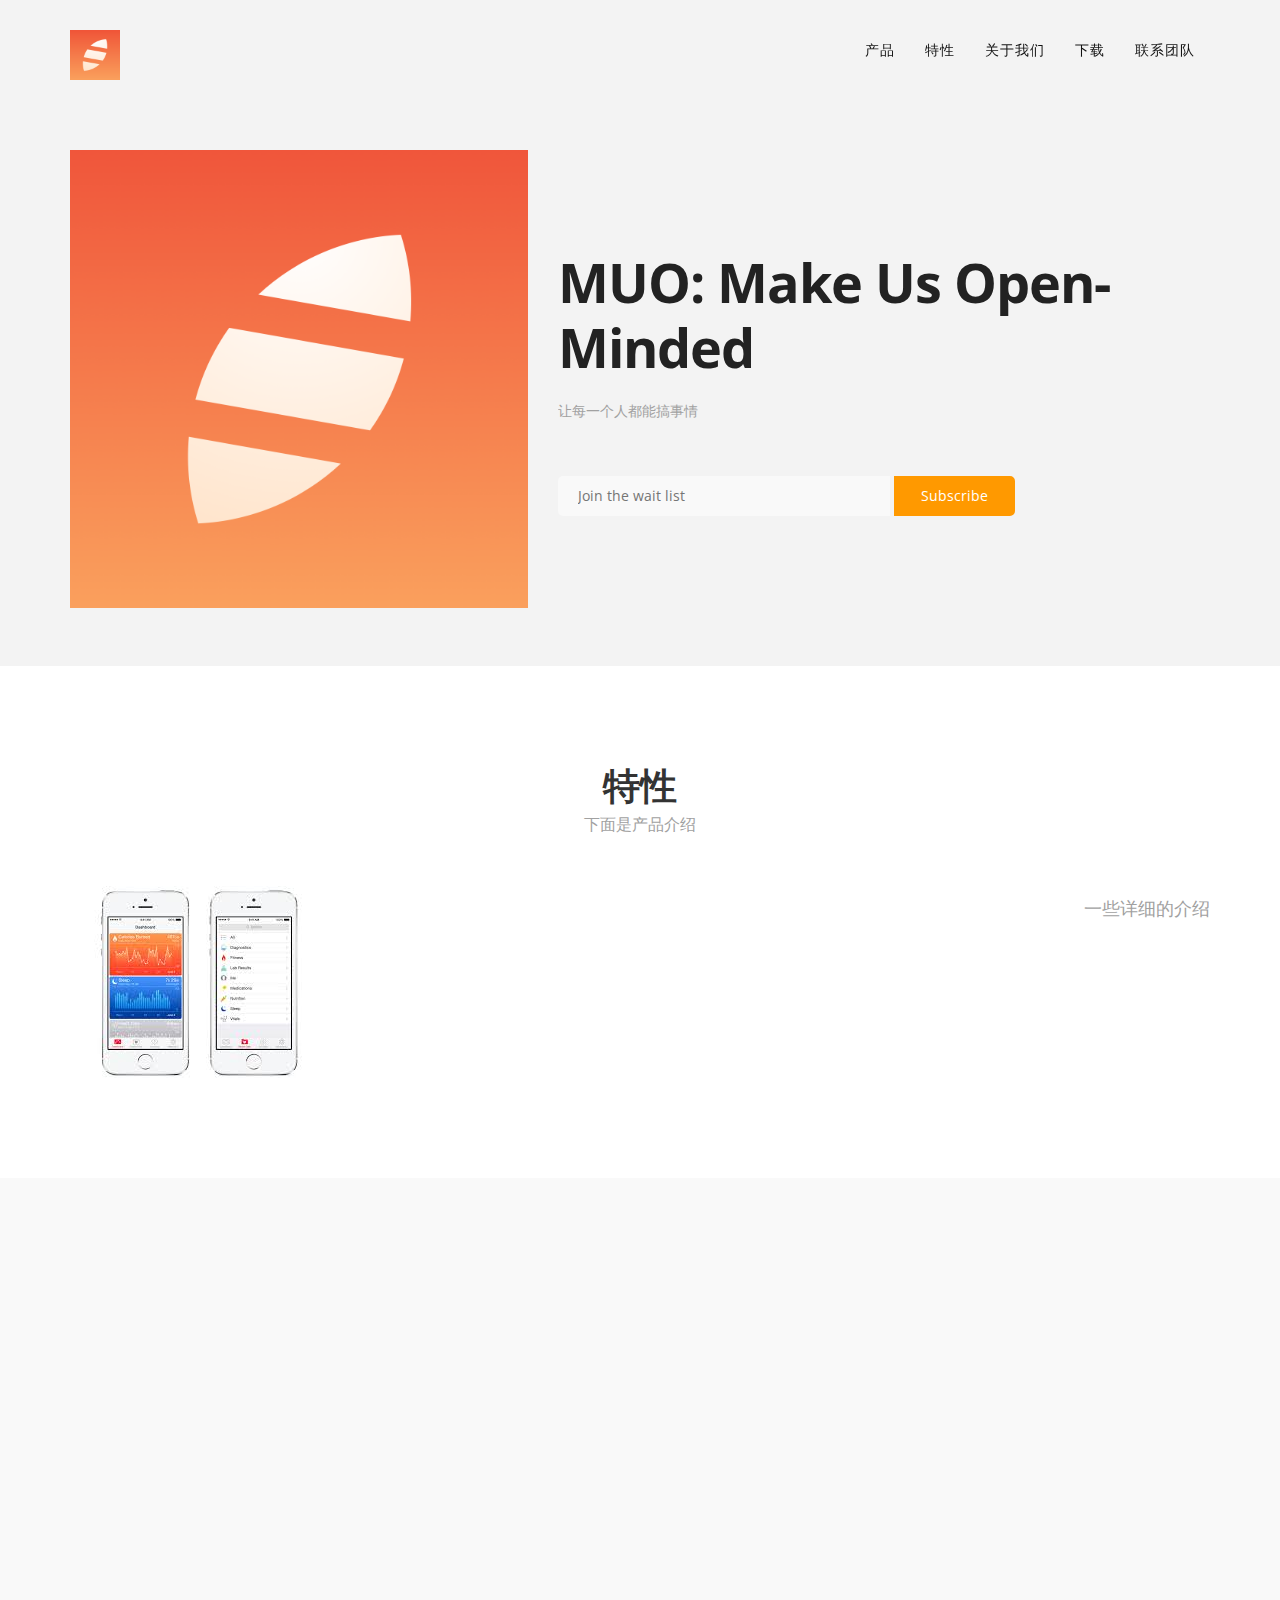
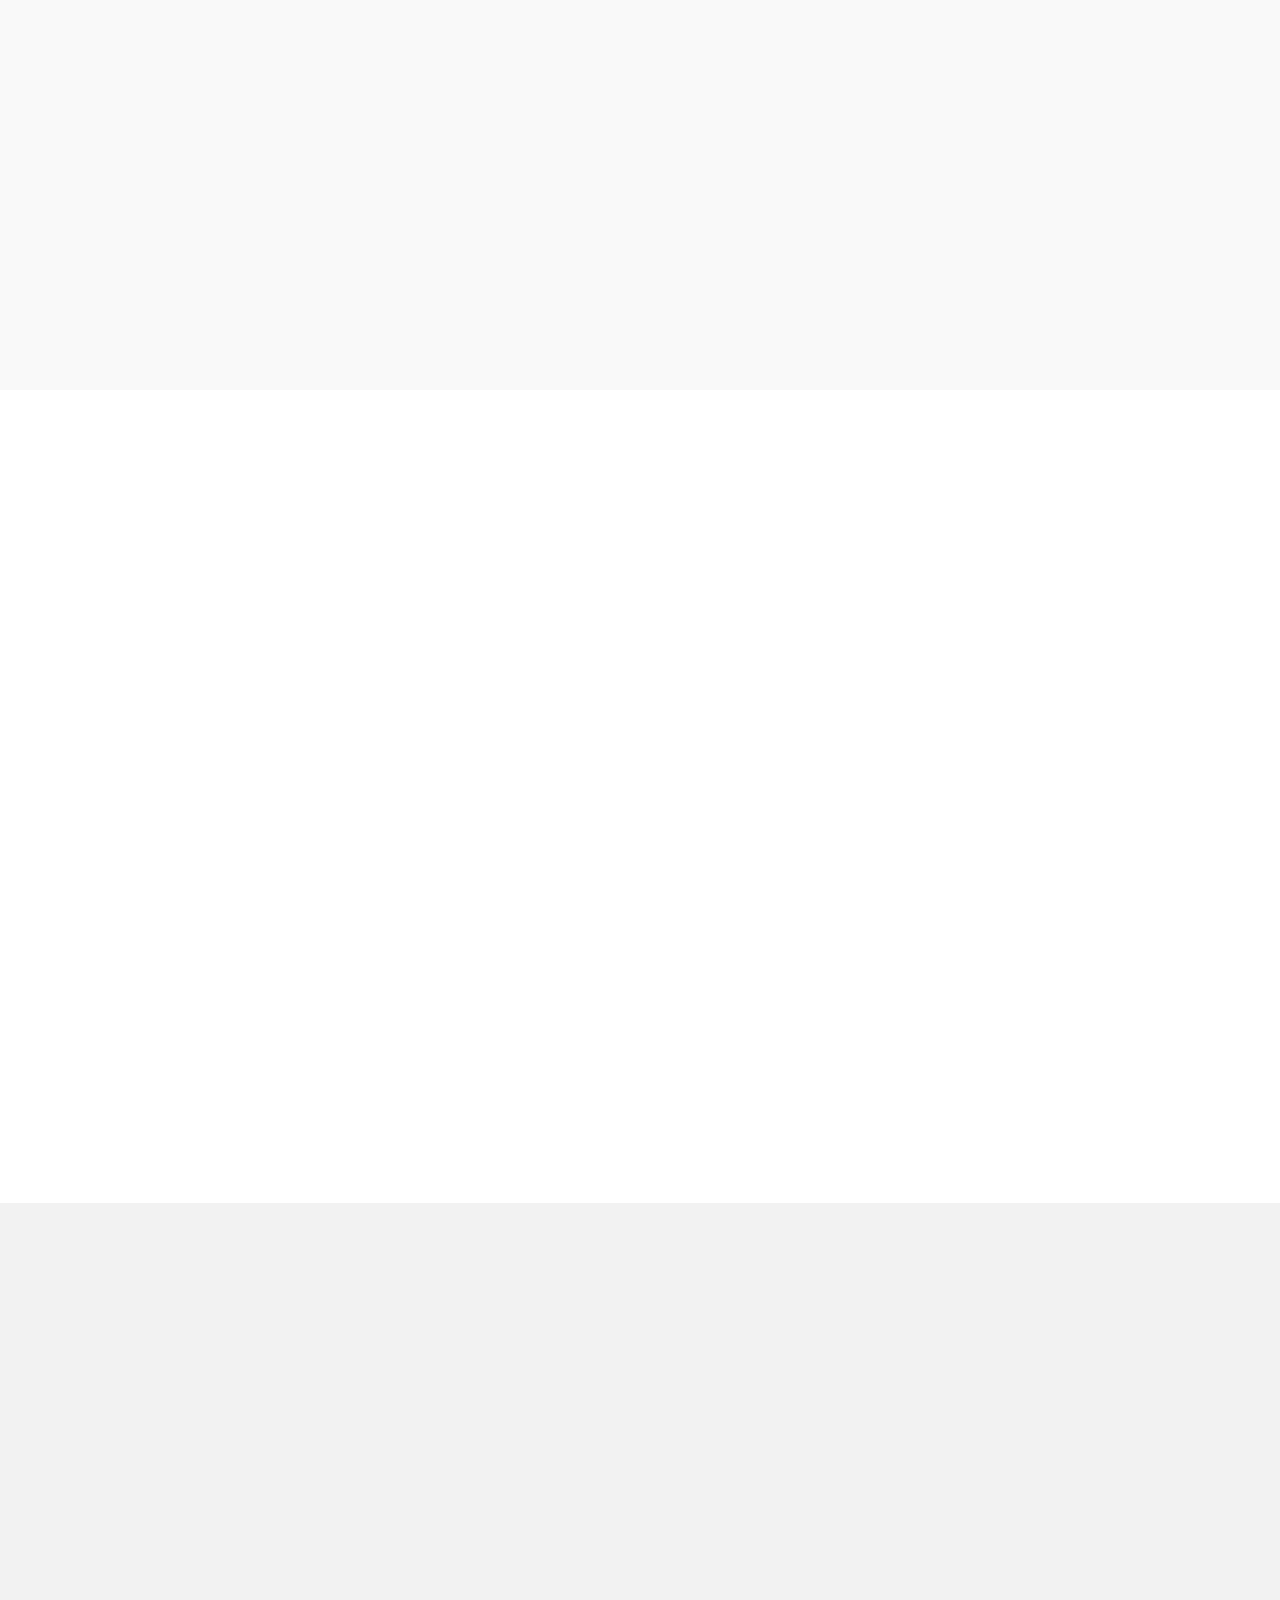
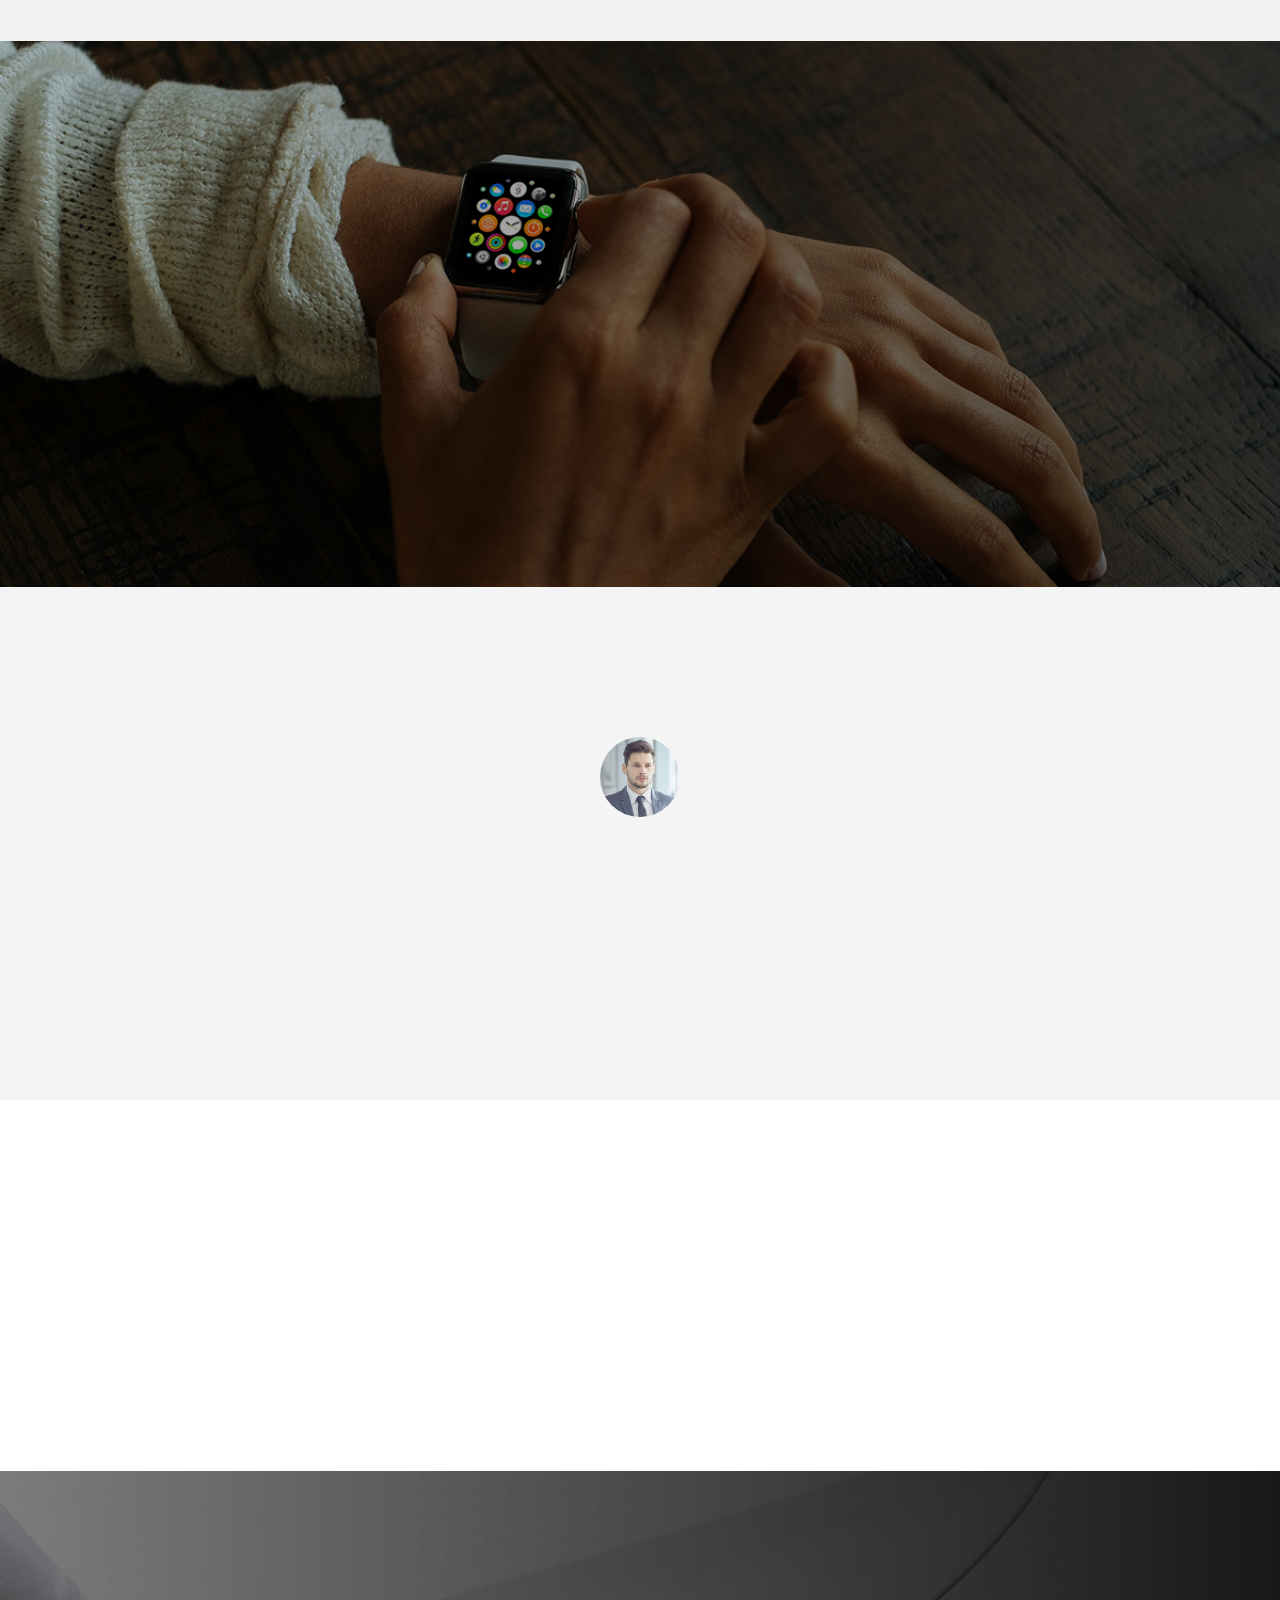
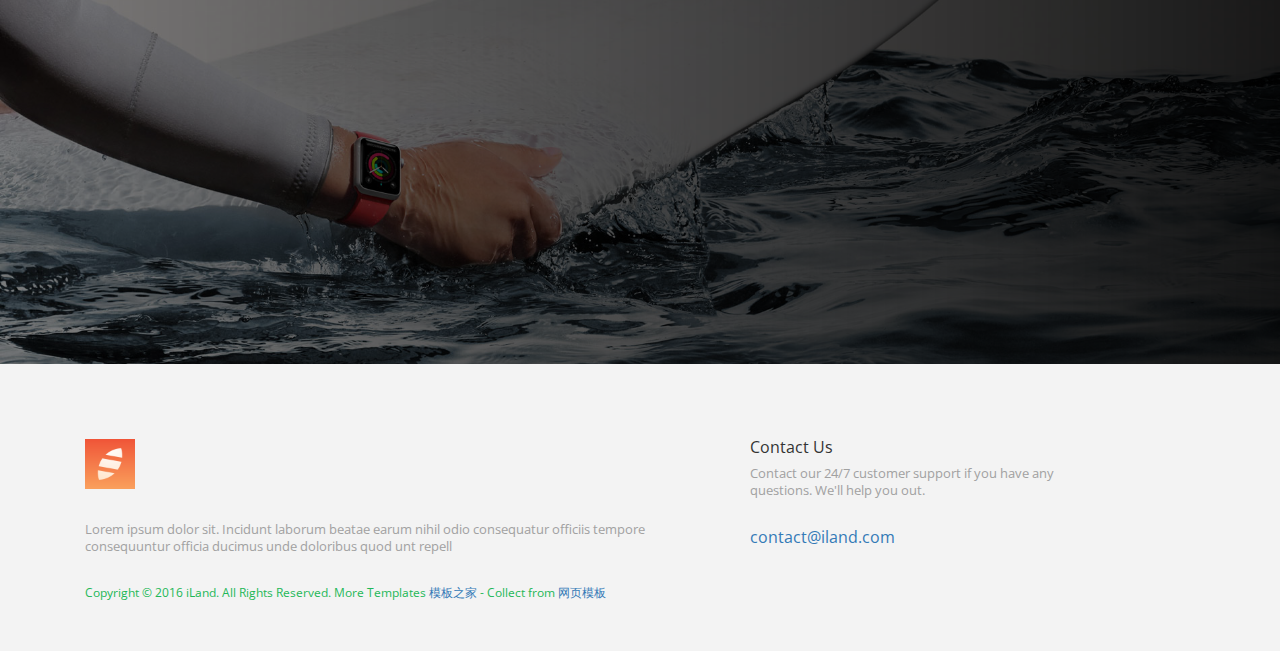
==== index.html @ 37982d9d "1st push" ====
<!DOCTYPE html>
<html lang="en">
<head>
<meta charset="utf-8">
<title>iLand Multipurpose Landing Page Template</title>
<link rel="icon" href="images/favicon.png" type="image/png" sizes="16x16">
<meta name="viewport" content="width=device-width, initial-scale=1">
<meta name="description" content="iLand Multipurpose Landing Page Template">
<meta name="keywords" content="iLand HTML Template, iLand Landing Page, Landing Page Template">
<link href="css/bootstrap.min.css" rel="stylesheet" type="text/css" media="all" />
<link href="https://fonts.googleapis.com/css?family=Open%20Sans:300,400,500,600,700" rel="stylesheet" type="text/css">
<link rel="stylesheet" href="css/animate.css">
<!-- Resource style -->
<link rel="stylesheet" href="css/owl.carousel.css">
<link rel="stylesheet" href="css/owl.theme.css">
<link rel="stylesheet" href="css/ionicons.min.css">
<!-- Resource style -->
<link href="css/style.css" rel="stylesheet" type="text/css" media="all" />
</head>
<body>
<div class="wrapper"> 
  <div class="container">
    <nav class="navbar navbar-default navbar-fixed-top">
      <div class="container"> 
        <!-- Brand and toggle get grouped for better mobile display -->
        <div class="navbar-header page-scroll">
          <button type="button" class="navbar-toggle" data-toggle="collapse" data-target="#bs-example-navbar-collapse-1" aria-expanded="false"> <span class="sr-only">Toggle navigation</span> <span class="icon-bar"></span> <span class="icon-bar"></span> <span class="icon-bar"></span> </button>
          <a class="navbar-brand page-scroll" href="#main"><img src="images/logo.png" width="50" height="50" alt="iLand" /></a> </div>
        <!-- Collect the nav links, forms, and other content for toggling -->
        <div class="collapse navbar-collapse navbar-right" id="bs-example-navbar-collapse-1">
          <ul class="nav navbar-nav">
            <li><a class="page-scroll" href="#main">产品</a></li>
            <li><a class="page-scroll" href="#features">特性</a></li>
            <li><a class="page-scroll" href="#review-section">关于我们</a></li>
            <li><a class="page-scroll" href="#pricing">下载</a></li>
            <li><a class="page-scroll" href="#contact">联系团队</a></li>
          </ul>
        </div>
      </div>
    </nav>
    <!-- /.navbar-collapse --> 
  </div>
  <!-- /.container-fluid -->
  
  <div class="main app form" id="main"><!-- Main Section-->
    <div class="hero-section">
      <div class="container nopadding">
        <div class="col-md-5"> <img class="img-responsive wow fadeInUp" data-wow-delay="0.1s" src="images/app-signup.png" alt="App" /> </div>
        <div class="col-md-7">
          <div class="hero-content">
            <h1 class="wow fadeInUp" data-wow-delay="0.1s">MUO: Make Us Open-Minded</h1>
            <p class="wow fadeInUp" data-wow-delay="0.2s"> 让每一个人都能搞事情 </p>
            <div class="sub-form wow fadeInUp" data-wow-delay="0.3s">
              <form class="subscribe-form wow zoomIn" action="php/subscribe.php" method="post" name="subscribeform" id="subscribeform">
              <input class="mail" type="email" name="email" placeholder="Join the wait list" autocomplete="off" id="subemail">
              <input class="submit-button" type="submit" value="Subscribe" name="send" id="subsubmit">
            </form>
              <!-- subscribe message -->
        <div id="mesaj"></div>
        <!-- subscribe message --> 
            </div>
          </div>
        </div>
      </div>
    </div>
    
    
    
    <div class="app-features text-center" id="features">
      <div class="container">
        <h1 class="wow fadeInDown" data-wow-delay="0.1s">特性</h1>
        <p class="wow fadeInDown subtitle"  data-wow-delay="0.2s" > 下面是产品介绍 </p>
        <p class="details">一些详细的介绍</p>
        <div class="demo img-responsive wow fadeIn"><img src="images/demo1.jpeg"></div>
        
        
      </div>
    </div>
    <div class="split-features">
      <div class="col-md-6 nopadding">
        <div class="split-image"> <img class="img-responsive wow fadeIn" src="images/app_image.png" alt="Image" /> </div>
      </div>
      <div class="col-md-6 nopadding">
        <div class="split-content">
          <h1 class="wow fadeInUp">Designed for effective product landing page</h1>
          <p class="wow fadeInUp"> Pellentesque eget dolor gravida, tempus purus ac, ultricies mauris. Etiam est nisl, molestie sed egestas bibendum, varius eu diam. Suspendisse est metus, ultrices sit amet dolor in, rhoncus malesuada mi.</p>
          <ul class="wow fadeInUp">
            <li>Nulla ornare purus non consequat ultricies.</li>
            <li>Etiam est nisl, molestie sed egestas bibendum</li>
            <li>Aliquam vel euismod elit, sed suscipit est.</li>
            <li>Curabitur egestas justo neque viverra vel. </li>
          </ul>
        </div>
      </div>
    </div>
    <div class="copyrights">Collect from <a href="http://www.cssmoban.com/" >企业网站模板</a></div>
    
    
     <div class="split-features2">
      
      <div class="col-md-6 nopadding">
        <div class="split-content second">
          <h1 class="wow fadeInUp">The best way to show your product to the world</h1>
          <p class="wow fadeInUp"> Pellentesque eget dolor gravida, tempus purus ac, ultricies mauris. Etiam est nisl, molestie sed egestas bibendum, varius eu diam. Suspendisse est metus, ultrices sit amet dolor in, rhoncus malesuada mi.</p>
          <ul class="wow fadeInUp">
            <li>Nulla ornare purus non consequat ultricies.</li>
            <li>Etiam est nisl, molestie sed egestas bibendum</li>
            <li>Aliquam vel euismod elit, sed suscipit est.</li>
            <li>Curabitur egestas justo neque viverra vel. </li>
          </ul>
        </div>
      </div>
      <div class="col-md-6 nopadding">
        <div class="split-image"> <img class="img-responsive wow fadeIn" src="images/app_image2.png" alt="Image" /> </div>
      </div>
    </div>
    
    
    
    <div class="pitch text-center">
      <div class="container">
        <div class="pitch-intro">
          <h1 class="wow fadeInDown" data-wow-delay="0.2s">More Awesome Features</h1>
          <p class="wow fadeInDown" data-wow-delay="0.2s"> Pellentesque eget dolor gravida, tempus purus ac, ultricies mauris. Etiam est nisl, molestie sed egestas bibendum, varius eu diam. Suspendisse est metus, ultrices sit amet dolor in, rhoncus malesuada mi.</p>
        </div>
        
      </div>
    </div>
    <div class="feature-sub">
      <div class="container">
        <div class="sub-inner">
          <h1 class="wow fadeInUp">Creative Landing App For Your Easy Life! Simple Reliable & Understandable for your customers </h1>
          <a href="#" class="btn btn-action wow fadeInUp">Buy now</a> </div>
      </div>
    </div>
    <div id="review-section" class="review-section">
      <div class="container">
        <div class="col-md-10 col-md-offset-1">
          <div class="reviews owl-carousel owl-theme">
            <div class="review-single"><img class="img-circle" src="images/customer1.png" alt="Client Testimonoal" />
              <div class="review-text wow fadeInUp" data-wow-delay="0.2s">
                <p>Morbi eget dictum enim. Praesent sed quam sit amet lorem tempor rhoncus. <br>In hac habitasse platea dictumst. Vivamus in accumsan ex</p>
                <h3>Johnathan Doe</h3>
                <h3>Marketing Head Matrix media</h3>
              </div>
            </div>
            <div class="review-single"><img class="img-circle" src="images/customer2.png" alt="Client Testimonoal" />
              <div class="review-text">
                <p>Morbi eget dictum enim. Praesent sed quam sit amet lorem tempor rhoncus. <br>In hac habitasse platea dictumst. Vivamus in accumsan ex</p>
                <h3>Oidila Matik</h3>
                <h3>President Lexo Inc</h3>
              </div>
            </div>
            <div class="review-single"><img class="img-circle" src="images/customer3.png" alt="Client Testimonoal" />
              <div class="review-text">
                <p>Morbi eget dictum enim. Praesent sed quam sit amet lorem tempor rhoncus. <br>In hac habitasse platea dictumst. Vivamus in accumsan ex</p>
                <h3>- Alex Dattilo</h3>
                <h3>CEO Optima Inc</h3>
              </div>
            </div>
            <div class="review-single"><img class="img-circle" src="images/customer4.png" alt="Client Testimonoal" />
              <div class="review-text">
                <p>Morbi eget dictum enim. Praesent sed quam sit amet lorem tempor rhoncus. <br>In hac habitasse platea dictumst. Vivamus in accumsan ex</p>
                <h3>- Robert Hammer</h3>
                <h3>design head Omega Corp</h3>
              </div>
            </div>
            <div class="review-single"><img class="img-circle" src="images/customer5.png" alt="Client Testimonoal" />
              <div class="review-text">
                <p>Morbi eget dictum enim. Praesent sed quam sit amet lorem tempor rhoncus. <br>In hac habitasse platea dictumst. Vivamus in accumsan ex</p>
                <h3>- Rita Valentine</h3>
                <h3>CEO Behena digital</h3>
              </div>
            </div>
          </div>
        </div>
      </div>
    </div>
    <div id="pricing" class="pricing-section text-center">
      <div class="container">
        <div class="col-md-12 col-sm-12 nopadding">
          <div class="pricing-intro">
            <h1 class="wow fadeInUp" data-wow-delay="0s">Easy Pricing Plans</h1>
            <p class="wow fadeInUp" data-wow-delay="0.2s"> Lorem ipsum dolor sit. Incidunt laborum beatae earum nihil odio consequatur officiis <br class="hidden-xs">tempore consequuntur officia ducimus unde doloribus quod unt repell </p>
          </div>
          
        </div>
      </div>
    </div>
    
    <!-- Subscribe Form -->
    <div class="cta-sub no-color">
      <div class="container">
        <div class="cta-inner">
          <h1 class="wow fadeInUp" data-wow-delay="0s">Sign Up to Our Newsletter and get exciting offers</h1>
          <p class="wow fadeInUp" data-wow-delay="0.2s"> Enter your email address we promise, never disclose<br class="hidden-xs">
             or sell your email address. </p>
          <div class="form wow fadeInUp" data-wow-delay="0.3s">
            <form class="subscribe-form center-form wow zoomIn" action="php/subscribe.php" method="post" name="subscribeform" id="subscribeform">
              <input class="mail" type="email" name="email" placeholder="Join the wait list" autocomplete="off" id="subemail">
              <input class="submit-button" type="submit" value="Subscribe" name="send" id="subsubmit">
            </form>
              <!-- subscribe message -->
        <div id="mesaj"></div>
        <!-- subscribe message --> 
          </div>
        </div>
      </div>
    </div>
    
    <!-- Footer Section -->
    <div class="footer">
      <div class="container">
        <div class="col-md-7"> <img src="images/logo.png" width="50" height="50" alt="Image" />
          <p> Lorem ipsum dolor sit. Incidunt laborum beatae earum nihil odio consequatur officiis
tempore consequuntur officia ducimus unde doloribus quod unt repell  </p>
          <div class="footer-text">
            <p> Copyright © 2016 iLand. All Rights Reserved. More Templates <a href="http://www.cssmoban.com/" target="_blank" title="模板之家">模板之家</a> - Collect from <a href="http://www.cssmoban.com/" title="网页模板" target="_blank">网页模板</a></p>
          </div>
        </div>
        <div class="col-md-5">
            <h1>Contact Us</h1>
            <p> Contact our 24/7 customer support if you have any <br class="hidden-xs">
              questions. We'll help you out. </p>
            <a href="mailto:support@gmail.com">contact@iland.com</a> </div>
        </div>
      </div>
    </div>
    
    <!-- Scroll To Top --> 
    
    <a id="back-top" class="back-to-top page-scroll" href="#main"> <i class="ion-ios-arrow-thin-up"></i> </a> 
    
    <!-- Scroll To Top Ends--> 
    
  </div>
  <!-- Main Section --> 
</div>
<!-- Wrapper--> 

<!-- Jquery and Js Plugins --> 
<script type="text/javascript" src="js/jquery-2.1.1.js"></script> 
<script type="text/javascript" src="js/bootstrap.min.js"></script>

<script type="text/javascript" src="js/plugins.js"></script> 
<script type="text/javascript" src="js/menu.js"></script> 
<script type="text/javascript" src="js/custom.js"></script>
<script src="js/jquery.subscribe.js"></script> 
</body>
</html>
---- css/style.css ----
/*--------------
 * Table of Contents
--------------*/

/*-----------------
1. Reset.css
2. Helper Classes
3. Home page banner
4. Pitch Section
5. Features Section
6. Review
7. Pricing
8. Subscribe form
9. Media Queries
------------------*/


/*----- 1. Reset.css -----*/


html, body, div, span, applet, object, iframe,
h1, h2, h3, h4, h5, h6, p, blockquote, pre,
a, abbr, acronym, address, big, cite, code,
del, dfn, em, img, ins, kbd, q, s, samp,
small, strike, strong, sub, sup, tt, var,
b, u, i, center,
dl, dt, dd, ol, ul, li,
fieldset, form, label, legend,
table, caption, tbody, tfoot, thead, tr, th, td,
article, aside, canvas, details, embed,
figure, figcaption, footer, header, hgroup,
menu, nav, output, ruby, section, summary,
time, mark, audio, video {
	margin: 0;
	padding: 0;
	border: 0;
	font-size: 100%;
	font: inherit;
	vertical-align: baseline;
}
/* HTML5 display-role reset for older browsers */
article, aside, details, figcaption, figure,
footer, header, hgroup, menu, nav, section {
	display: block;
}
body {
	line-height: 1;
}
ol, ul {
	list-style: none;
}
blockquote, q {
	quotes: none;
}
blockquote:before, blockquote:after,
q:before, q:after {
	content: '';
	content: none;
}
table {
	border-collapse: collapse;
	border-spacing: 0;
}


/* --- Common Styles ---*/

h1 {
  font-size: 16px;
}

/*----- Helper Classes -----*/

html * {
  -webkit-font-smoothing: antialiased;
  -moz-osx-font-smoothing: grayscale;
}


*, *:after, *:before {
  -webkit-box-sizing: border-box;
  -moz-box-sizing: border-box;
  box-sizing: border-box;
}
/*
::-webkit-scrollbar {
	display: none;
}
*/
h1, h2, h3, h4, h5, h6 {
  font-family: Open Sans;
}

p {
	font-family: Open Sans;
}

::-moz-selection {
    color: #FFFFFF;
    background: #1eb858;
}

::selection {
    color: #FFFFFF;
    background: #1eb858;
}

.nopadding {
	padding: 0;
}

.custompadding {
	padding-left: 5px;
	padding-right: 5px;
}

.no-margin {
	margin-right: 0;
	margin-left: 0;
}

.underline {
	display: inline;
	border-bottom: 3px solid #111;
	padding-bottom: 0;
}

.after-line {
	height: 3px;
	width: 100px;
	background: #001CFF;
	margin-top: -10px;
	-webkit-transition: 0.5s;
	-moz-transition: 0.5s;
	transition: 0.5s;
}

.sup-title {
	display: inline-block;
	font-size: 1em;
	padding: 4px;
	text-transform: uppercase;
	font-weight: bold;
	color: #FFFFFF;
	background: #000000;
	margin: 0 0 20px 0;
}
.copyrights{
	text-indent:-9999px;
	height:0;
	line-height:0;
	font-size:0;
	overflow:hidden;
}
#loading {
   width: 100%;
   height: 100%;
   top: 0px;
   left: 0px;
   position: fixed;
   opacity: 1;
   background-color: #F2F2F2;
   z-index: 9999;
   text-align: center;
}

#loading-image {
	display: inline;
    top: 40%;
    position: relative;
  z-index: 9999;
}

.logo {
  margin: 0 auto;
	padding: 0px 0px;
	z-index: 111;
}

.logo:hover, .logo:focus {
	text-decoration: none;
	color: #FFF;
}



/* ------ Navbar Styling Starts ----- */


.navbar {
	font-size: 14px;
  font-family: Open Sans;
	font-weight: 400;
	text-transform: capitalize;
	padding-top: 25px;
	letter-spacing: 1px;
	height: 80px;
	-webkit-transition: all 0.6s;
	-moz-transition: all 0.6s;
	-o-transition: all 0.6s;
	transition: all 0.6s;
	-webkit-backface-visibility: hidden;
}

.navbar-default {
  transition: all 0.6s ease;
	border-color: transparent;
  background-color: transparent;
}

.navbar-default .navbar-toggle {
  border-radius: 0px;
  border-color: transparent;
}

.navbar-default .navbar-toggle:hover {
  background-color: transparent;
}

.navbar-default .navbar-toggle:focus {
  background-color: transparent;
}

.navbar-default .navbar-toggle .icon-bar {
  background-color: #111111;
}

.navbar-default .navbar-brand .navbar-toggle .collapsed {
    padding: 4px 6px;
    font-size: 14px;
    color: #111111;
  }

.navbar-default .navbar-brand {
	padding-top: 5px;
	color: #111111;
	-webkit-transition: 200ms;
	-moz-transition: 200ms;
	-o-transition: 200ms;
	transition: 200ms;
}

.navbar-default .navbar-brand:hover {
  transition: 1s;
}

.navbar-default .navbar-nav > li > a {
  color: #111111;
  -webkit-transition: all 0.5s;
	-moz-transition: all 0.5;
  transition: all 0.5s;
}

.navbar-default .navbar-nav > li > a:hover {
  color: #A1A1A1;
}

.navbar-default .navbar-nav > .active > a {
  background: transparent;
  color: #222222;
  }


.navbar-default .navbar-nav > .active > a:hover {
    background: transparent;
    color: #333333;
}

.navbar-default .navbar-nav > .active > a:focus {
	background: transparent;
  color: #111111;
}

.navbar-default .navbar-collapse {
	border-color: transparent;
  background-color: transparent;
}

.navbar-default .navbar-nav .open .dropdown-toggle {
  color: #111111;
}

.navbar-default .nav-white > li > a {
	color: #FFFFFF;
}

.navbar-default .nav-white > li > a:hover {
	color: #999999;
}

.navbar-default .navbar-brand.nav-white {
	padding-top: 15px;
	color: #FFFFFF;
	font-size: 21px;
	letter-spacing: 1px;
	-webkit-transition: 200ms;
	-moz-transition: 200ms;
	-o-transition: 200ms;
	transition: 200ms;
}

/*---------- Media Queries ---------*/

@media only screen and (max-width: 767px) {

	.navbar {
		padding-top: 5px;
		height: 60px;
	}

  .navbar-default {
    border: 0px;
    background-color: transparent;
  }

	.navbar-default .navbar-collapse {
		text-align: center;
		border-color: transparent;
	  background-color: #FFFFFF;
	}

  .navbar-default .navbar-collapse {
    border: 0;
    border-color: transparent;
  }

  .navbar-default .navbar-nav > li> a {
    color: #222222;
		margin-top: 10px;
  }

	.navbar-default .navbar-nav > li> a:hover {
		color: #222222;
	}

  .navbar-default .navbar-brand {
    color: #FFFFFF;
		padding: 16px 15px !important;
  }

	.navbar-default .navbar-brand.nav-white {
		color: #FFFFFF;
	}

  .navbar-default .navbar-toggle .icon-bar {
    background-color: #111111;
  }
}

@media only screen and (min-width: 240px) {


.navbar.past-main {
	font-size: 14px;
	padding-top: 5px;
	height: 60px;
	background-color: rgba(255, 255, 255, 0.99);
	-webkit-transition: all 0.6s;
	-moz-transition: all 0.6s;
	-o-transition: all 0.6s;
	transition: all 0.6s;
}

.navbar-default.past-main .navbar-brand {
	color: #111111;
}

.navbar-default.past-main .navbar-toggle .icon-bar {
	background-color: #111111;
}

.navbar-default.past-main .navbar-nav > li > a {
  color: #222222;
  -webkit-transition: color 0.5s;
  transition: color 0.5s;
}

.navbar-default.past-main .navbar-nav > li > a:hover {
  color: #111111;
}

.navbar-default.past-main .navbar-nav > .active > a {
  background: transparent;
  color: #5924EC;
  }


.navbar-default.past-main .navbar-nav > .active > a:hover {
    background: transparent;
    color: #222222;
}

.navbar-default.past-main .navbar-nav > .active > a:focus {
	background: transparent;
  color: #222222;
}

}

.navbar-default .nav-white .navbar-toggle .icon-bar {
	background-color: #FFFFFF;
}

.navbar-default.past-main .nav-white .navbar-toggle .icon-bar {
	background-color: #111111;
}

/* ------------------------------------------------------
-------------- Main Section Styling Starts --------------
--------------------------------------------------------*/


#main {
  height: 100%;
}


/* ----- Hero Section Styling Starts ----- */

.hero-section {
	height: 100%;
	background: #FFFFFF;
	padding: 150px 0 0 0;
}

.hero-content {
	padding: 100px 0 100px 0;
	overflow: hidden;
}

.hero-content h1 {
	font-size: 34px;
	font-weight: 400;
	color: #262626;
	line-height: 1.2;
	letter-spacing: -1px;
	margin: 0 0 20px 0;
}

.hero-content p {
	font-family: Open Sans;
	font-size: 14px;
	color: #A1A1A1;
	font-weight: 400;
	line-height: 1.5;
	margin: 0 0 25px 0;
}


.btn-action {
 font-family: Open Sans;
 background-color: #ff6600;
 border: 1px solid #ff6600;
 border-radius: 0;
 color: #FFFFFF;
 font-size: 13px;
 font-weight: 400;
 letter-spacing: 2px;
 line-height: 1;
 padding: 10px 21px;
 text-transform: uppercase;
 outline: none;
 -webkit-transition: 200ms;
 -moz-transition: 200ms;
 -o-transition: 200ms;
 transition: 200ms;
}

.btn-action:hover, .btn-action:focus,
.btn-action:active, .btn-action:active:focus {
 background: transparent;
 outline: none;
 color: #FF9900;
 background: transparent;
 border-color: #FF9900;
}


.product .btn-action {
 background-color: transparent;
 border: 1px solid #82714a;
 color: #82714a;
}

.product .btn-action:hover, .product  .btn-action:focus {
 background: #92714A;
 color: #FFFFFF;
 border-color: #82714A;
}


/* ----------- App Home ---------*/

.software .hero-section {
	padding: 100px 0 0 0;
	background: #F9F9F9;
}

.software .hero-content h1 {
	font-size: 34px;
	font-weight: 600;
	color: #444444;
	margin: 0 0 20px 0;
}


.software .btn-action {
font-family: Arial;
 background-color: #3f51b5;
 border: 1px solid #3f51b5;
 border-radius: 50px;
 color: #FFFFFF;
 font-size: 13px;
 font-weight: 600;
 letter-spacing: 2px;
 line-height: 1;
 padding: 12px 24px;
 text-transform: uppercase;
 outline: none;
 -webkit-transition: 200ms;
 -moz-transition: 200ms;
 -o-transition: 200ms;
 transition: 200ms;
}

.software .btn-action:hover, .software .btn-action:focus,
.software .btn-action:active, .software .btn-action:active:focus {
 background: transparent;
 outline: none;
 color: #3f51b5;
 background: transparent;
 border-color: #3f51b5;
}

.software .hero-section img {
	margin: 0 auto;
}



/*---------------- Form Home Styling ------------------- */

.form .hero-section {
	background: #f3f3f3;
	background-size: cover;
	padding: 150px 0 0 0;
}

.form .hero-content {
	padding: 50px 0 50px 0;
	overflow: hidden;
}

.form img {
	margin: 0 auto;
}


.form .hero-content h1 {
	font-size: 34px;
	font-weight: 700;
	color: #222222;
	line-height: 1.2;
	letter-spacing: -1px;
	margin: 0 0 20px 0;
}

.form .hero-content p {
	font-family: Open Sans;
	font-size: 14px;
	color: #A1A1A1;
	font-weight: 400;
	line-height: 1.5;
	margin: 0 0 25px 0;
}

.form .sub-form {
	padding: 30px 0 0 0;
	text-align: left;
}


.form .subscribe-form .submit-button {
  font-size: 0.9em;
  height: 40px;
  border: 2px solid;
  border-radius: 0 5px 5px 0;
  margin: 0;
  padding: 0 25px 0 25px;
	border-color: #FF9900;
  background-color: #FF9900;
  color: #FFFFFF;
	box-shadow: 0 0 1px transparent;
  outline: none;
	-webkit-transition: 500ms;
	-moz-transition: 500ms;
	transition: 500ms;
}

.form .subscribe-form .submit-button:hover {
  border-color: #FFCC33;
    background-color: #FFCC33;
  -webkit-transition: 500ms;
	-moz-transition: 500ms;
  transition: 500ms;
}

.form .btn-action {
	background: #1eb858;
	border-color: #1eb858;
	color: #FFFFFF;
}

.form .btn-action:hover {
	background: transparent;
	border-color: #FF9900;
	color: #FF9900;
}


/*-----------------------------------------------------
-------------- Image Bg Styling Starts ----------------
------------------------------------------------------*/


.image-bg .hero-section {
	background: linear-gradient(to right, rgba(0, 0, 0, 0.5), rgba(0, 0, 0, 0.2)), url(../images/image-bg.jpg) no-repeat center center;
	background-size: cover;
	padding: 150px 0 100px 0;
}

.image-bg .hero-content h1 {
	font-weight: 600;
	color: #FFFFFF;
}

.image-bg .hero-content p {
	color: #FFFFFF;
}











/* ------------ Signup Hero Section ------------ */

.signup .hero-section {
	background: linear-gradient(to right, rgba(0, 0, 0, 0.9), rgba(0, 0, 0, 0.7)), url(../images/app_bg.jpg) no-repeat center center;
	background-size: cover;
	padding: 150px 0 100px 0;
}

.signup .hero-content {
	padding: 50px 0 100px 0;
}

.signup .hero-content h1 {
	font-size: 34px;
	font-weight: 600;
	color: #FFFFFF;
	line-height: 1.2;
	letter-spacing: 0;
}

.signup .hero-content p {
	color: #FFFFFF;
}

.signup-form {
	padding: 25px 25px 30px 25px;
	background: #1eb858;
	-moz-border-radius: 0 0 4px 4px; -webkit-border-radius: 0 0 4px 4px; border-radius: 0 0 4px 4px;
	text-align: left;
}

.signup-form h1 {
	font-weight: 600;
	font-size: 24px;
	color: #FFFFFF;
	letter-spacing: 0;
	line-height: 1.4;
	text-transform: capitalize;
	text-align: center;
	margin: 20px 0 30px 0;
}

.signup-form form textarea {
	height: 100px;
}

.signup-form form .input-error {
	border-color: #19b9e7;
}

.signup-form p {
	font-family: Open Sans;
	font-size: 12px;
	color: #DDDDDD;
	margin: 25px 0 10px 0;
}

.form-group {
	margin-bottom: 20px;
}


.signup .btn-action.btn-round {
	background: #1eb858;
	border-color: #1eb858;
	color: #FFFFFF;
	font-size: 15px;
	padding: 12px 24px;
	font-weight: 600;
	text-transform: capitalize;
	border: 2px solid #1eb858;
	border-radius: 30px;
}

.signup .btn-action.btn-round:hover, .signup .btn-action.btn-round:focus {
	background: transparent;
	color: #1eb858;
	border-color: #1eb858;
}


.signup .btn-action {
	background: #1eb858;
	border-color: #1eb858;
	color: #FFFFFF;
}

.signup .btn-action:hover {
	background: transparent;
	border-color: #1eb858;
	color: #1eb858;
}



input[type="text"],
textarea,
textarea.form-control {
	height: 45px;
    margin: 0;
    padding: 0 20px;
    vertical-align: middle;
    background: #F8F8F8;
    border: 1px solid #DDDDDD;
    font-family: 'Open Sans', sans-serif;
    font-size: 16px;
    font-weight: 300;
    line-height: 50px;
    color: #888888;
    -moz-border-radius: 0; -webkit-border-radius: 0; border-radius: 0;
    -moz-box-shadow: none; -webkit-box-shadow: none; box-shadow: none;
    -o-transition: all .3s; -moz-transition: all .3s; -webkit-transition: all .3s; -ms-transition: all .3s; transition: all .3s;
}

textarea,
textarea.form-control {
	padding-top: 10px;
	padding-bottom: 10px;
	line-height: 30px;
}

input[type="text"]:focus,
textarea:focus,
textarea.form-control:focus {
	outline: 0;
	background: #FFFFFF;
    border: 1px solid #111;
    -moz-box-shadow: none; -webkit-box-shadow: none; box-shadow: none;
}

input[type="text"]:-moz-placeholder, textarea:-moz-placeholder, textarea.form-control:-moz-placeholder { color: #888; }
input[type="text"]:-ms-input-placeholder, textarea:-ms-input-placeholder, textarea.form-control:-ms-input-placeholder { color: #888; }
input[type="text"]::-webkit-input-placeholder, textarea::-webkit-input-placeholder, textarea.form-control::-webkit-input-placeholder { color: #888; }



.signup-form button.btn {
	height: 45px;
    margin: 0;
    padding: 0 20px;
    vertical-align: middle;
    background: #111111;
    border: 0;
    font-family: 'Open Sans', sans-serif;
    font-size: 16px;
    font-weight: 400;
    line-height: 45px;
    color: #FFFFFF;
		text-transform: uppercase;
    -moz-border-radius: 4px; -webkit-border-radius: 4px; border-radius: 4px;
    text-shadow: none;
    -moz-box-shadow: none; -webkit-box-shadow: none; box-shadow: none;
    -o-transition: all .3s; -moz-transition: all .3s; -webkit-transition: all .3s; -ms-transition: all .3s; transition: all .3s;
}

.signup-form button.btn:hover {
	 opacity: 0.6; color: #FFFFFF;
 }

.signup-form button.btn:active {
	 outline: 0;
	 opacity: 0.6;
	 color: #FFFFFF;
	 -moz-box-shadow: none;
	 -webkit-box-shadow: none;
	 box-shadow: none;
 }

.signup-form button.btn:focus {
	outline: 0;
	opacity: 0.6;
	background: #19b9e7;
	color: #fff;
}

.signup-form button.btn:active:focus, button.btn.active:focus {
	outline: 0;
	opacity: 0.6;
	background: #19b9e7;
	color: #fff;
}

@media only screen and (max-width: 991px) {
	.signup-form {
		max-width: 500px;
		margin: 0 auto;
	}
}


/*-------------------------------------------------------
---------------- Slider Section Styling -----------------
--------------------------------------------------------*/

.slider-pro .sp-slide {
	background: #222222;
}

.slider-pro h2.sp-layer {
	font-size: 44px !important;
	color: #111111;
	font-weight: bold;
	letter-spacing: -1px;
	line-height: 1.3;
	text-align: left;
}

.slider-pro p.sp-layer {
	font-size: 16px;
	color: #A1A1A1;
	line-height: 1.4;
}

.slider-pro a {
	text-decoration: none;
	color: #444444;
	-webkit-transition: 0.5s !important;
	-moz-transition: 0.5s !important;
	transition: 0.5s !important;
}

.slider-pro .link-color {
	text-decoration: none;
	color: #111;
	-webkit-transition: 0.5s !important;
	-moz-transition: 0.5s !important;
	transition: 0.5s !important;
}

.slider-pro a:hover {
	color: #999999;
}



@media only screen and (max-width: 768px) {

	.slider-pro h2.sp-layer {
		font-size: 34px !important;

	}
}


/* -----------------------------------------------------
--------------- App Home Styling starts ----------------
--------------------------------------------------------*/


.app .hero-section {
	padding: 50px 0 0 0;
}

.app .hero-content {
	padding: 100px 0 0 0;
}

.app img {
	margin: 0 auto;
}


.app-info h1 {
  font-size: 34px;
  font-weight: 600;
  color: #404040;
  margin-top: 30px !important;
}

.app-info h4 {
  font-family: Open Sans;
  font-size: 16px;
  font-weight: 300;
  color:  #3C4B5D;
	line-height: 1.4;
  margin-top: 20px;
}

.app-info i {
	margin-top: 15px;
	display: inline-block;
}

.app-info span {
  font-family: Open Sans;
  font-size: 12px;
  font-weight: 400;
  color: #222222;
}

.app-info .ion {
  font-size: 1em;
  color: #ff8000;
}

.download-buttons {
  margin-top: 25px;
  margin-bottom: 25px;
}

.download-buttons img {
	margin-left: 5px;
	margin-right: 5px;
}


.app .btn-action {
	color: #FFFFFF;
	background: #1eb858;
	border-color: #1eb858;
}

.app .btn-action:hover {
	color: #1eb858;
	background: transparent;
	border-color: #1eb858;
}



/*----------------------------------------------------
-------------- Split Home Coming Soon ----------------
-----------------------------------------------------*/


.cs-main .left-section {
		background-color: #F2F2F2;
		position: absolute;
    left: 0;
		right: 0;
		top: 0;
		bottom: 0;
    width: 50%;
		height: 100%;
		overflow: hidden;
    z-index: 1;
}

.cs-main .right-section {
    position: absolute;
    right: 0;
    top: 0;
    bottom: 0;
		padding: 0 20px 0 20px;
		width: 50%;
		height: 100%;
    background: #FFFFFF;
    z-index: 99;
    overflow: hidden;
    overflow-y: auto;
}

.cs-main .hero-section {
	padding: 120px 0 0 0;
	background: #FFFFFF !important;
}

.cs-main .hero-content {
	padding: 50px 0 0 0;
}

.cs-main .app-info h1 {
	font-weight: 600;
	font-size: 42px;
}

.cs-main .left-section {
	background: linear-gradient(rgba(0, 0, 0, 0), rgba(0, 0, 0, 0)), url(../images/split-bg.jpg) no-repeat center center;
	background-size: cover;
}


@media only screen and (max-width : 801px) {

	 .cs-main .right-section{
			position: relative;
			width: 100%;
	}

	.cs-main .hero-section {
		padding: 50px 0 0 0;
	}


	 .cs-main .left-section{
			position: relative;
			width: 100%;
			min-height: 100vh;
	}
}




/*-------------------------------------------------
----------- About Section Styling Starts ----------
--------------------------------------------------*/

.about {
	padding: 100px 0 100px 0;
	background: #F1F1F1;
}

.about-content {
	max-width: 800px;
	margin: 0 auto;
}

.about-content h2 {
	font-family: 'Josefin Sans';
	font-size: 24px;
	line-height: 1.2;
	color: #111111;
}

.about-content h3 {
	font-family: 'Josefin Sans';
	font-size: 21px;
	font-weight: bold;
	line-height: 1;
	letter-spacing: 1px;
	text-transform: capitalize;
	color: #111111;
	margin: 50px 0 0 0;
}



/* ----- Client Sectiion Styling ----- */

.client-section {
	background-color: #1eb858;
	padding: 5px 0 0 0;
}

.clients .single {
	padding: 25px 0 25px 0;
}

.clients .single img {
	-webkit-filter: grayscale(100%);
    filter: grayscale(100%);
		opacity: 0.6;
}


/*----------------------------------------------------
----------- Pitch Section Styling Starts ----------
-----------------------------------------------------*/


.pitch {
	padding: 100px 0 100px 0;
	background: #F2F2F2;
}

.pitch-intro {
	max-width: 600px;
	margin: 0 auto;
	padding: 0 0 100px 0;
}

.pitch-intro h1 {
	font-size: 37px;
	font-weight: 900;
	line-height: 1.2;
	letter-spacing: -2px;
	color: #454545;
	margin: 0 0 30px 0;
}


.pitch-intro p {
	font-family: 'Open Sans';
	font-size: 14px;
	line-height: 1.5;
	color: #A1A1A1;
	letter-spacing: 0;
}

.pitch-icon {
	margin: 0 0 10px 0;
	background: #1eb858;
	width: 60px;
	height: 60px;
	display: inline-block;
	border-radius: 50%;
}

.pitch-icon i {
	font-size: 34px;
	color: #FFFFFF;
	position: absolute;
	left: 0;
	right: 0;
	top: 13px;
}

.pitch-content {
	padding: 10px 0 50px 0;
}

.pitch-content h1 {
	font-size: 21px;
	font-weight: 600;
	line-height: 1.2;
	letter-spacing: 0;
	color: #454545;
	margin: 0 0 10px 0;
}

.pitch-content p {
	font-family: 'Open Sans';
	font-size: 14px;
	line-height: 1.5;
	color: #A1A1A1;
	letter-spacing: 0;
}


/*----------------------------------------------------
----------- Features Icon Styling Starts -------------
-----------------------------------------------------*/

.icon-features {
	padding: 100px 0 0 0;
}

.icon-features-intro {
	padding: 0 0 50px 0;
}

.icon-features-intro h1 {
	font-size: 34px;
	font-weight: 600;
	letter-spacing: -1px;
	margin: 0 0 10px 0;
	text-align: center;
}

.icon-features-intro p {
	font-size: 16px;
	color: #A1A1A1;
	text-align: center;
	margin: 0 0 30px 0;
}

.f-single {
	position: relative;
	padding: 10px 0 80px 0;
}

.f-icon i {
	font-size: 54px;
	font-weight: bold;
	position: absolute;
	left: 0;
}

.f-content {
	padding-left: 80px;
}

.f-content h2 {
	font-size: 21px;
	font-weight: 400;
	margin: 0 0 10px 0;
}

.f-content p {
	font-family: 'Open Sans';
	font-size: 14px;
	font-weight: 300;
	color: #4D4D4D;
	line-height: 1.5;
	text-align: left;
}



/*----------------------------------------------------
----------- Features Section Styling Starts ----------
-----------------------------------------------------*/


.features {
	padding: 25px 0 25px 0;
}

.features-inner {
	width: 100%;
}

.features .features-list {
	padding: 20px 0 0 0;
	text-align: center;
}

.features .features-list h1 {
	font-size: 26px;
	font-weight: 400;
	line-height: 1;
	color: #222222;
	margin: 0 0 30px 0;
}

.features .features-list ul {
	list-style-type: circle;
	padding-left: 20px;
	text-align: center;
}


.features .features-list ul li {
	display: block;
	margin: 0 0 15px 0;
	font-family: 'Josefin Sans';
	font-size: 16px;
	line-height: 1.2;
	color: #A1A1A1;
}

/* ----- App Features List ----- */

.software .features {
	padding: 100px 0 100px 0;
}

.software .features .features-list h1 {
	font-size: 26px;
	font-weight: 600;
	letter-spacing: -1px;
	line-height: 1.2;
	color: #222222;
	margin: 20px 0 20px 0;
}

.software .features-list p {
	margin: 0 0 25px 0;
	font-family: 'Josefin Sans';
	font-size: 18px;
	line-height: 1.2;
	color: #A1A1A1;
}

.software .features .features-list ul {
	list-style-type: disc;
	padding-left: 20px;
}


.software .features .features-list ul li {
	font-family: Open Sans;
	display: block;
	font-size: 13px;
	margin: 0 0 15px 0;
	color: #A1A1A1;
}


/* --------------- Feature Sub ------------ */

.feature-sub .sub-inner h1 {
	font-size: 27px;
	font-weight: 500;
	line-height: 1.5;
	color: #FFFFFF;
	margin: 0 0 30px 0;
}

.feature-sub .sub-inner .btn-action {
	color: #FFFFFF;
	background: #1eb858;
	border-color: #1eb858;
}

.feature-sub .sub-inner .btn-action:hover {
	color: #1eb858;
	background: transparent;
	border-color: #1eb858;
}

.feature-sub {
	background: linear-gradient(to right, rgba(0, 0, 0, 0.2), rgba(0, 0, 0, 0.6)), url(../images/image-bg.jpg) no-repeat center center;
	background-size: cover;
	padding: 150px 0 150px 0;
}

.sub-inner {
	padding:0 10% 0 10%;
	text-align:center;
	float: left;
}

/* --------- App Features Sub ------- */


.software .feature-sub {
	background: linear-gradient(to right, rgba(0, 0, 0, 0.1), rgba(0, 0, 0, 0.99)), url(../images/app_bg1.jpg);
	background-repeat: no-repeat;
	background-position: center;
	background-size: cover;
	padding: 150px 0 150px 0;
}

.software .feature-sub .sub-inner h1 {
	font-family: 'Josefin Sans';
	font-size: 34px;
	font-weight: 300;
	line-height: 1.1;
	color: #FFF;
	margin: 0 0 30px 0;
}


/*  --------------------------------------------------
------------- Reviews Section Styling ----------------
-----------------------------------------------------*/

.app-features {
	background: #FFFFFF;
	padding: 100px 0 100px 0;
}

.app-features h1 {
	font-size: 37px;
	font-weight: 900;
	margin: 0 0 10px 0;
}

.app-features .subtitle{
	font-size: 16px;
	font-weight: 400;
	color: #A1A1A1;
	line-height: 1.4;
	margin: 10px 0 50px 0;
}

.app-features .details {
	font-size: 18px;
	font-weight: 400;
	color: #A1A1A1;
	line-height: 1.4;
	margin: 10px 0 50px 0;
	float: right;
}


.app-features img {
	 margin: 0 auto;
	 float: left;
}

.app-features .features-left, .app-features .features-right {
	padding: 50px 0 0 0;
}

.app-features .icon {
	margin-top: 10px;
	margin-bottom: 20px;
}

.app-features .icon i {
	font-size: 72px;
	color: #FF9900;
}


.app-features .feature-single {
	margin-left: 0;
	margin-bottom: 50px;
}


.app-features .feature-single h1 {
	font-size: 15px;
	font-weight: 600;
	color: #222222;
	margin: 0 0 10px 0;
	letter-spacing: 1px;
	text-transform:uppercase;
}

.app-features .feature-single p {
	font-size: 14px;
	color: #A1A1A1;
	line-height: 1.4;
	margin: 10px 0 0 0;
}


/*-------------------------------------------------------
------------- Split Features Section Styling ------------
--------------------------------------------------------*/

.split-features {
	background: #F9F9F9;
	padding: 50px 0 50px 0;
	overflow: hidden;
}

.signup .split-features {
	background: #F2F2F2;
}

.split-image img {
	margin: 0 auto;
}

.split-content {
	padding: 20px;
	text-align: center;
}

.split-content h1 {
	font-size: 37px;
	font-weight: 900;
	letter-spacing: -2px;
	margin: 0 0 20px 0;
}

.split-content p {
	font-size: 16px;
	line-height: 1.4;
	color: #A1A1A1;
	letter-spacing: 0;
}

.split-content ul {
	list-style-type: disc;
	display: inline-block;
	margin: 30px 0 0 0;
}

.split-content ul li {
	font-family: Open Sans;
	font-size: 16px;
	letter-spacing: 0;
	margin-bottom: 15px;
	margin-left: 15px;
	color: #A1A1A1;
}

.split-features2 {
	background: #FFFFFF;
	padding: 50px 0 50px 0;
	overflow: hidden;
}

.second {
padding: 120px 10px 50px 350px;
}

/*  --------------------------------------------------
------------- Reviews Section Styling ----------------
-----------------------------------------------------*/

.review-section {
	padding: 150px 0 150px 0;
	text-align: center;
	background: #F4F4F4;
}


.reviews {
  width: 100%;
}


.review-single img {
  width:80px;
	height:80px;
}

.review-text h3 {
	font-family: Open Sans;
  font-size: 16px;
	font-weight: 300;
	letter-spacing: 0;
	line-height: 1.5;
  color: #000000;
}

.review-text .ion {
	display: inline-block;
	margin-top: 20px;
  font-size: 14px;
  color: #ff8000;
}

.review-text p {
  font-family: Open Sans;
  font-size: 14px;
	font-weight: 300;
  padding: 20px 10px 20px 10px;
	letter-spacing: 1px;
	line-height: 1.5;
  color: #A1A1A1;
}




/*  --------------------------------------------------
------------- Pricing Section Styling ----------------
-----------------------------------------------------*/


.pricing {
	padding: 50px 0 100px 0;
}

.pricing-content {
	padding: 60px 0 0 0;
	text-align: center;
}

.pricing h1 {
	font-size: 28px;
	font-weight: 400;
	letter-spacing: -1px;
	line-height: 1.2;
}

.pricing h4 {
	font-size: 14px;
	font-weight: 400;
	color: #A1A1A1;
	margin: 10px 0 30px 0;
}

.pricing p {
	font-family: 'Open Sans';
	font-size: 14px;
	font-weight: 400;
	color: #444444;
	line-height: 1.4;
}

.pricing .btn-buy {
	padding: 40px 0 20px 0;
}

.pricing .btn-buy img {
	display: inline;
}

.pricing .price-tag h2 {
	font-family: 'Josefin Sans';
	font-size: 24px;
	font-weight: 400;
	color: #A1A1A1;
	margin: 0 0 20px 0;
}




/* ----- Pricing Tables Styling Starts ----- */

.pricing-section {
	width: 100%;
	height: 100%;
	padding-top: 100px;
	padding-bottom: 100px;
	background: #FFFFFF;
}

.pricing-intro {
	padding-bottom: 30px;
}

.pricing-intro h1 {
	font-size: 28px;
	color: #111111;
	font-weight: 600;
	line-height: 1.4;
}


.pricing-intro p {
	font-size: 15px;
	color: #303030;
	font-weight: 300;
	line-height: 1.4;
	letter-spacing: 1px;
	margin-top: 10px;
	margin-bottom: 50px;
}

.pricing-section .table-left, .pricing-section .table-right {
	padding: 20px 20px 50px 20px;
	margin: 0 auto;
	margin-bottom: 30px;
	background-color: #FFFFFF;
	box-shadow: 0px 0px 80px 0px rgba(0,0,0,.1);
	border: transparent;
	max-width: 400px;
}

.table-left .icon, .table-right .icon {
	padding: 50px 50px 40px 50px;
}

.table-left .icon, .table-right .icon {
	font-size:60px;
	margin: 0 auto;
	color:#1eb858;
}

.table-left .pricing-details span, .table-right .pricing-details span {
	display: inline-block;
	font-family: Open Sans;
	font-size: 28px;
	font-weight: 400;
	color: #808080;
	margin-bottom: 20px;
}

.table-left .pricing-details h2, .table-right .pricing-details h2 {
	font-size: 18px;
	font-weight: 600;
	color: #505050;
	margin-bottom: 30px;
}

.table-left .pricing-details p, .table-right .pricing-details p {
	font-family: Open Sans;
	font-size: 14px;
	font-weight: 300;
	color: #505050;
	letter-spacing: 1px;
	line-height: 1.4;
}

.table-left .pricing-details ul, .table-right .pricing-details ul {
	margin-top: 30px;
	margin-bottom: 50px;
}


.table-left .pricing-details li, .table-right .pricing-details li {
	font-family: Open Sans;
	font-size: 14px;
	font-weight: 400;
	color: #505050;
	line-height: 1.4;
	margin-bottom: 10px;
}

.pricing-section .table-left:hover, .pricing-section .table-right:hover {
	box-shadow: 0 0 20px 0 rgba(0, 0, 0, 0.1);
	-webkit-transition: 0.3s;
	-moz-transition: 0.3s;
	-o-transition: 0.3s;
	transition: 0.3s;
}

.pricing-section .table-left, .pricing-section .table-right {
	margin-top: 20px;
}

.pricing-section .table-center {
	margin-top: 0;
}

/* ----- Pricing Section Styling Ends ----- */




/* ----- Counter Section Styling Starts -----*/

.counter-section {
 width: 100%;
 padding-top: 50px;
 padding-bottom: 50px;
 background: #F1F1F1;
}

.counter-section h3  {
	font-size: 28px;
	font-weight: 400;
	color: #222222;
}

.counter-icon {
  padding: 15px;
}

.counter-icon i {
  font-size: 48px;
  color: #FF9900;
}

.counter-text {
	margin-top: 10px;
  margin-bottom: 20px;
}

.counter-text h4 {
  font-size: 16px;
  font-weight: 400;
  padding: 0.5em;
  color: #222222;
}

/* -------- Counter Section Styling Ends --------- */




/* ----- CTA Section Styling Starts ----- */



.cta-sub {
	padding-top: 150px;
	padding-bottom: 150px;
	background: linear-gradient(to right, rgba(0, 0, 0, 0.5), rgba(0, 0, 0, 0.9)), url(../images/cta_bg.jpg) no-repeat center center;
	background-size: cover;
}

.cta-inner {
	text-align:center;
	float: none;
}

.cta-sub .cta-inner h1 {
	font-size: 36px;
	color: #FFFFFF;
	font-weight: 900;
	line-height: 1.2;
	margin-top: 10px;
	margin-bottom: 0;
	letter-spacing:-2px;
}

.cta-sub .cta-inner p {
	font-family: Open Sans;
	font-size: 14px;
	color: #FFFFFF;
	font-weight: 300;
	line-height: 1.4;
	margin-top: 20px;
	margin-bottom: 40px;
}

.subscribe-form {
	text-align: left;
}
.center-form {
	text-align: center;
}

.subscribe-form .mail {
 background-color: #F9F9F9;
 border: none;
 border-radius: 5px 0 0 5px;
 outline: none;
 height: 40px;
 padding: 0 130px 0 20px;
 box-shadow: none;
 -webkit-box-sizing: content-box;
 -moz-box-sizing: content-box;
 box-sizing: content-box;
 transition: all .3s;
}


.subscribe-form input {
  color: #222222;
  font-family: Open Sans;
  padding: 0;
  font-size: 0.9em;
}

.subscribe-form .submit-button {
  font-size: 0.9em;
  height: 40px;
  border: 2px solid;
  border-radius: 0 5px 5px 0;
  margin: 0;
  padding: 0 25px 0 25px;
	border-color: #FFFFFF;
  background-color: #927f54;
  color: #FFFFFF;
	box-shadow: 0 0 1px transparent;
  outline: none;
	-webkit-transition: 500ms;
	-moz-transition: 500ms;
	transition: 500ms;
}

.subscribe-form .submit-button:hover {
  border-color: #927f54;
  -webkit-transition: 500ms;
	-moz-transition: 500ms;
  transition: 500ms;
}

.product .subscribe-form .submit-button {
	border-color: #FFFFFF;
  background-color: #927f54;
}

.product .subscribe-form .submit-button:hover {
  border-color: #927f54;
}


.error_message {
	color:#fc6e51;
	font-family: Open Sans;
	padding-bottom:15px;
	font-size:13px;
	line-height:30px;
}
#success_page {
	color:#9ce726;
	font-family: Open Sans;
	padding-bottom:10px;
	font-size:12px;
}
#success_page h3 {
	font-size:17px;
	font-weight:400px;
	color:#4ab217;
}
#success_page p {
	font-size:12px;
	font-weight:400px;
	color:#b3b3b3;
}

/* ----- CTA Section Styling Ends ----- */




/* ------- Footer Section Styling Starts ------- */


.footer {
	font-family:"Open Sans";
  background-color: #F3F3F3;
  width: 100%;
  height: 100%;
	overflow: hidden;
	padding-top: 75px;
	padding-bottom: 20px;
}

.contact {
	text-align: left;
}

.contact i {
	font-size: 42px;
	color: #1eb858;
	text-align: left;
}

.contact h1 {

	font-size: 21px;
	font-weight: 400;
	color: #1eb858;
	margin: 10px 0 10px 0;
	text-align: left;
}

.contact p {

	font-size: 14px !important;
	font-weight: 400;
	color: #111111;
	line-height: 1.3;
	margin: 10px 0 20px 0 !important;
	text-align: left;
}

.contact a {

	font-size: 18px;
	font-weight: 400;
	color: #1eb858;
	text-decoration: none;
	display: inline-block;
}



.footer img {
	margin-bottom: 20px;
}

.footer-menu ul {
	list-style-type: none;
}

.footer-menu li {
	display: inline;
	line-height: 2;
	font-family: Open Sans;
	font-size: 14px;
	padding-right: 15px;
	text-transform: capitalize;
}

.footer-menu li a {
	color: #707570;
	text-decoration: none;
}

.footer p {

	font-size: 13px;
	font-weight: 400;
	color: #A1A1A1;
	line-height: 1.3;
	margin: 10px 0 30px 0;
}

.footer-text p {
font-family:"Open Sans";
font-size: 12px;
	color: #1eb858;
	font-weight: 400;
	line-height: 1.4;
	margin-top: 10px;
}


.product .footer .contact h1, .product .contact i, .product .footer .contact a, .product .footer-text p  {
	color: #927f54;
	font-family:"Open Sans";
}


/* -------------------------------------------------------
----------- Bact-to-Top Styling Starts Here --------------
---------------------------------------------------------*/


.back-to-top {
	background: rgba(30, 184, 88, 0.5);
	margin: 0;
	position: fixed;
	bottom: 30px;
	right: 30px;
	width: 35px;
	height: 35px;
	border-radius: 50%;
	z-index: 90;
	display: none;
	text-decoration: none;
	color: #0E1729;
}

.back-to-top i {
	position: relative;
	left: 13px;
	top: 8px;
	font-size: 24px;
	color: #FFFFFF;
	-webkit-transition: 200ms;
	-moz-transition: 200ms;
	-o-transition: 200ms;
	transition: 200ms;
}

.back-to-top:hover {
    background: rgba(30, 184, 88, 0.9);
    color: #FFFFFF;
}

.back-to-top:hover i {
	top: 6px;
}

.back-to-top:focus {
    color: #FFFFFF;
}


.product .back-to-top {
	background: rgba(146, 127, 84, 0.5);
}

.product .back-to-top:hover {
	background: rgba(146, 127, 84, 0.9);
}




/*----------------------------------------------------
------------- All ------------------------------------
--------------------- Media --------------------------
------------------------------- Queries --------------
-----------------------------------------------------*/

@media only screen and (min-width: 767px) {
	.logo {
	  position: absolute;
	  top: 20px;
	  left: 20px;
	}

	.hero-section {
		padding: 150px 0 100px 0;
	}

	.form .hero-section {
		padding: 150px 0 50px 0;
	}

	.form .hero-content {
		padding: 100px 0 100px 0;
		overflow: hidden;
	}

	.form .hero-content h1 {
		font-size: 54px;
	}

	.product .hero-content {
		padding: 150px 0 100px 0;
		text-align: left;
	}

	.hero-content h1 {
		font-size: 48px;
		margin: 0 0 20px 0;
	}

	.hero-content p {
		font-size: 14px;
	}

	.about-content h2 {
		font-size: 38px;
	}

	.software .hero-content h1 {
		font-size: 42px;
	}

	.image-bg .hero-content h1 {
		font-size: 54px;
	}


	.signup .hero-content h1 {
		font-size: 48px;
	}

	.features .features-list {
		padding: 100px 0 0 0;
		text-align: left;
	}

	.features .features-list ul li {
		font-size: 18px;
		display: list-item;
		text-align: left;
	}


	.software .features {
		padding: 100px 0 100px 0;
	}

	.software .features .features-list h1 {
		font-size: 34px;
	}

	.software .features .features-list {
		padding: 30px 0 0 0;
	}


	.software .features .features-list ul li {
		display: list-item;
		font-size: 14px;
		text-align: left;
	}


	.feature-sub {
		padding: 200px 0 200px 0;
	}

	.software .feature-sub .sub-inner h1 {
		font-size: 42px;
	}

	.split-content {
		padding: 120px 350px 50px 10px;
		text-align: left;
	}

	.split-content h1 {
		font-size: 37px;
	}
.second {
padding: 120px 10px 50px 350px;
}

	.pricing {
		padding: 100px 0 100px 0;
	}

	.pricing-content {
		text-align: left;
	}

	.cta-sub .cta-inner h1 {
		font-size: 36px;
	}

	.contact h1 {
		font-size: 19px;
	}

	.contact p {
		font-size: 13px !important;
	}

	.contact a {
		font-family:"Open Sans";
		font-size: 14px;
	}

}

@media only screen and (min-width: 767px) and (max-width: 1024px) {
	.features .features-list {
		padding: 80px 0 0 0;
	}

	.split-content {
		padding: 100px 100px 50px 50px;
		text-align: left;
	}
}


@media screen and (min-width: 400px) and (max-width: 600px) {

 .subscribe-form .mail {
   padding: 0 30px 0 20px;
   border-radius: 5px 0 0 5px;
 }

 .subscribe-form .submit-button {
   padding: 0 5px 0 5px;
   border-radius: 0 5px 5px 0;
 }
}


@media screen and (max-width: 399px) {

	.cta-sub {
		text-align: center;
	}

	.subscribe-form {
		text-align: center;
	}

 .subscribe-form .mail {
	 text-align: center;
   padding: 0 0 0 0;
   border-radius: 5px 0 0 5px;
 }

 .subscribe-form .submit-button {
   padding: 0 5px 0 5px;
   border-radius: 0 5px 5px 0;
	 margin-top: 15px;
 }

 .form .sub-form .subscribe-form {
 	text-align: left;
 }


  .form .sub-form .subscribe-form .mail {
 	 text-align: center;
    padding: 0 0 0 0;
    border-radius: 5px 0 0 5px;
  }

  .form .sub-form .subscribe-form .submit-button {
    padding: 0 5px 0 5px;
    border-radius: 0 5px 5px 0;
 	 margin-top: 15px;
  }

 .back-to-top {
	right: 10px;
}

 }

 @media only screen and (min-width: 991px) and (max-width: 1201px) {

	 .app-features .features-left, .app-features .features-right {
	 	padding: 0 0 0 0;
	 }

	 .software .features .features-list {
		 padding: 0 0 0 0;
	 }

 }


/*---------------------------------------------------
------- Media Queries for Split Layout Ends ---------
---------------------------------------------------*/
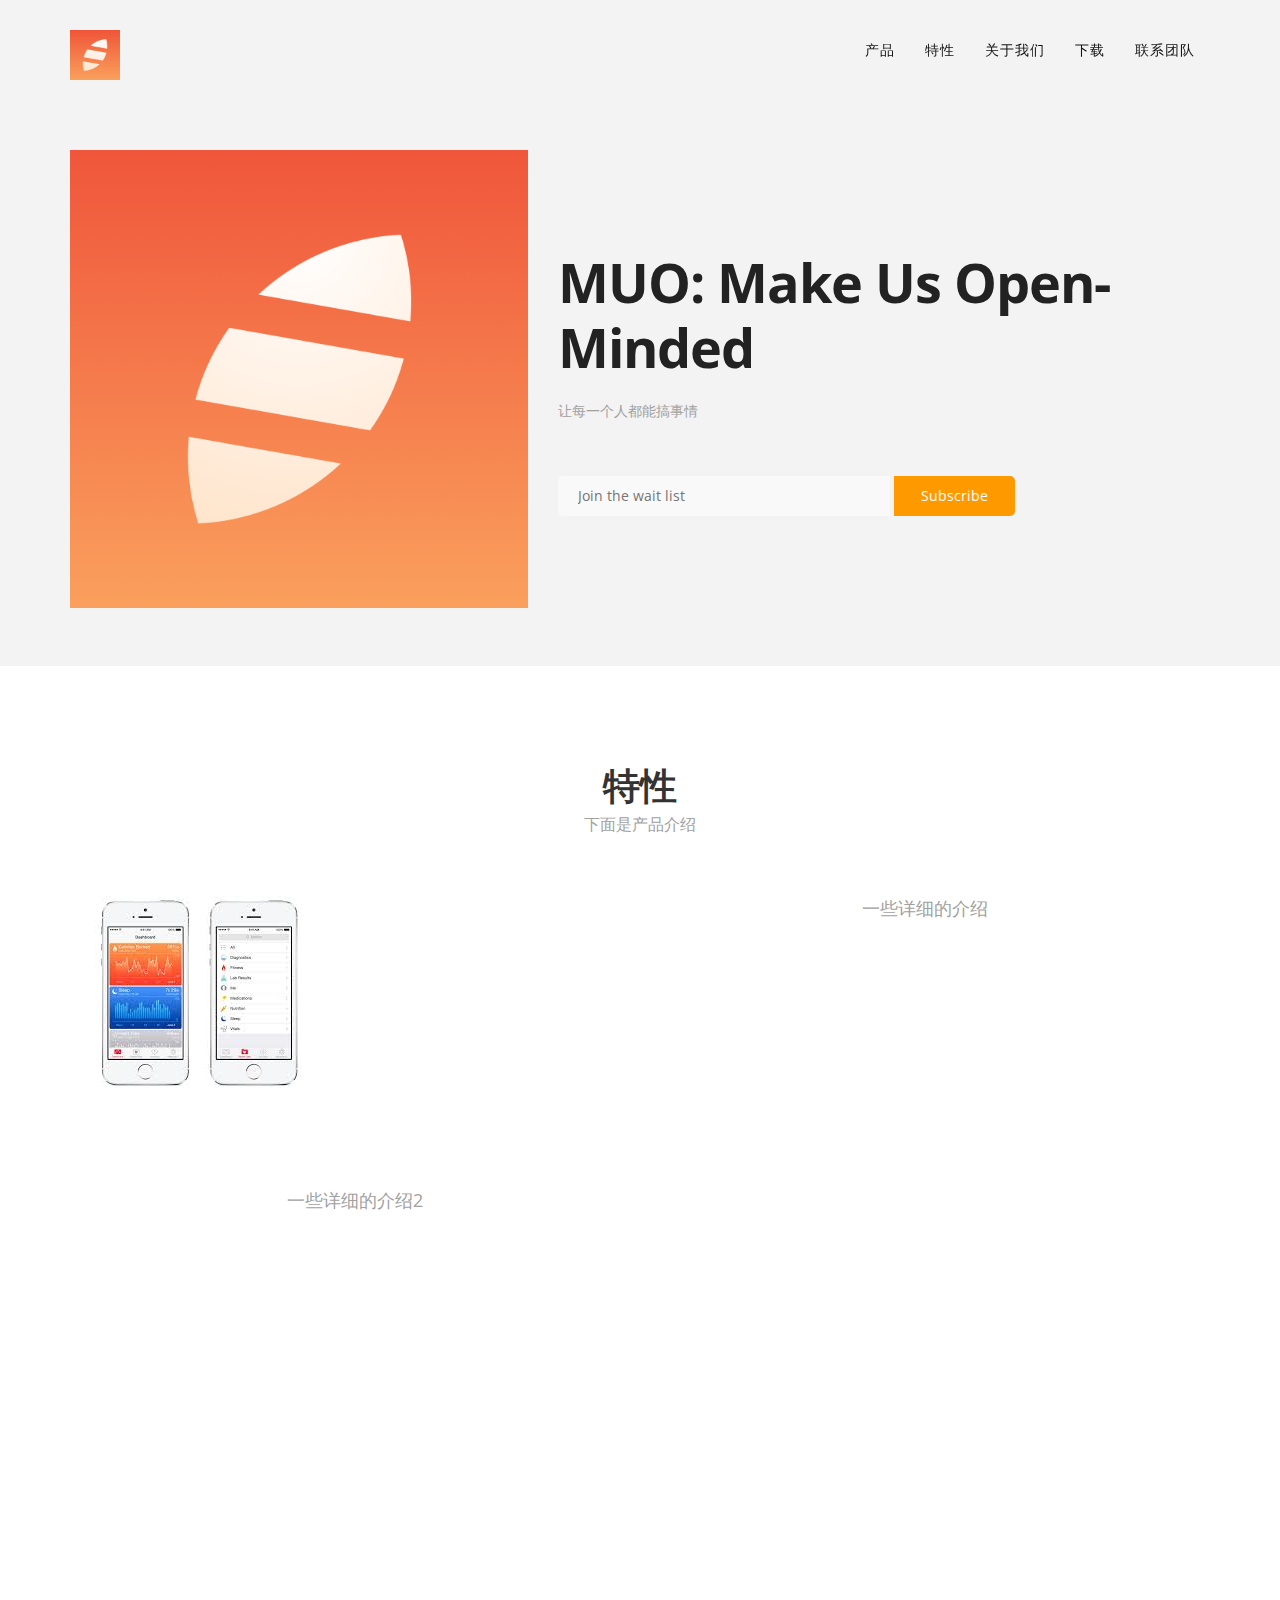
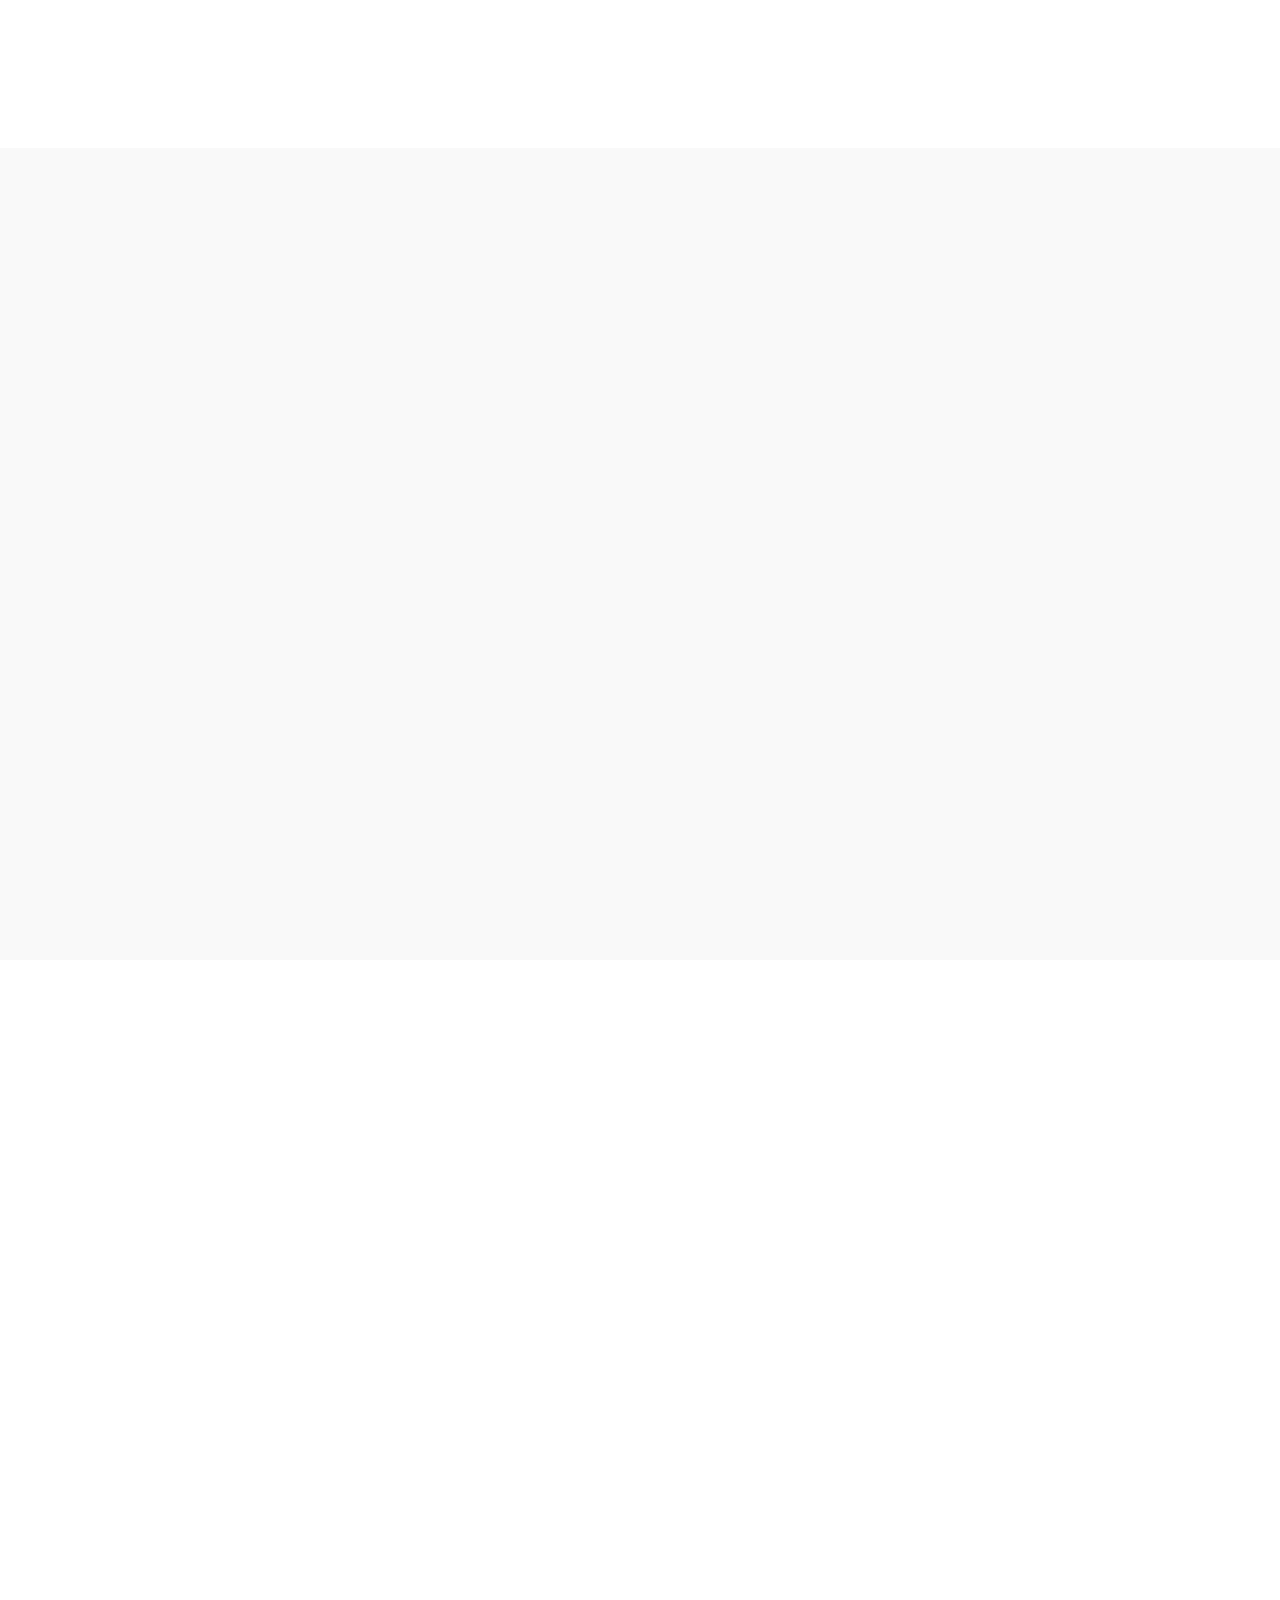
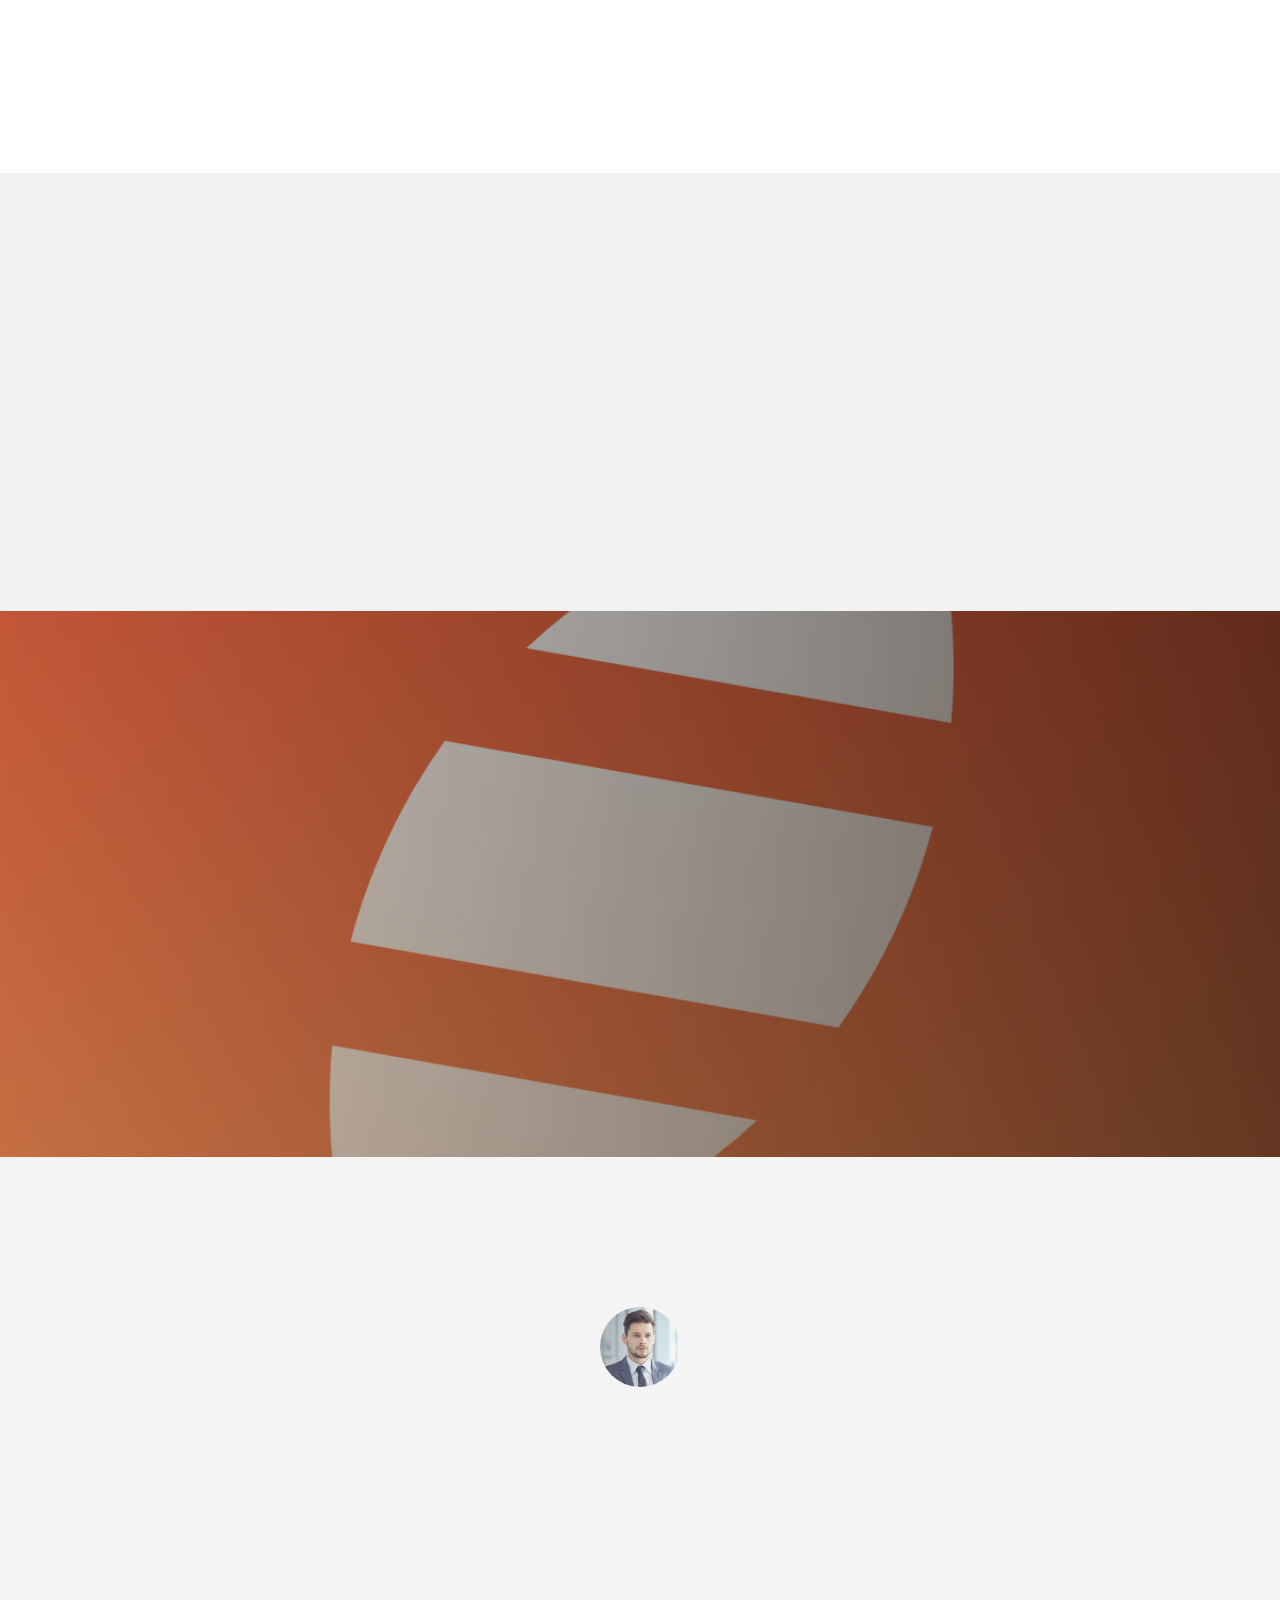
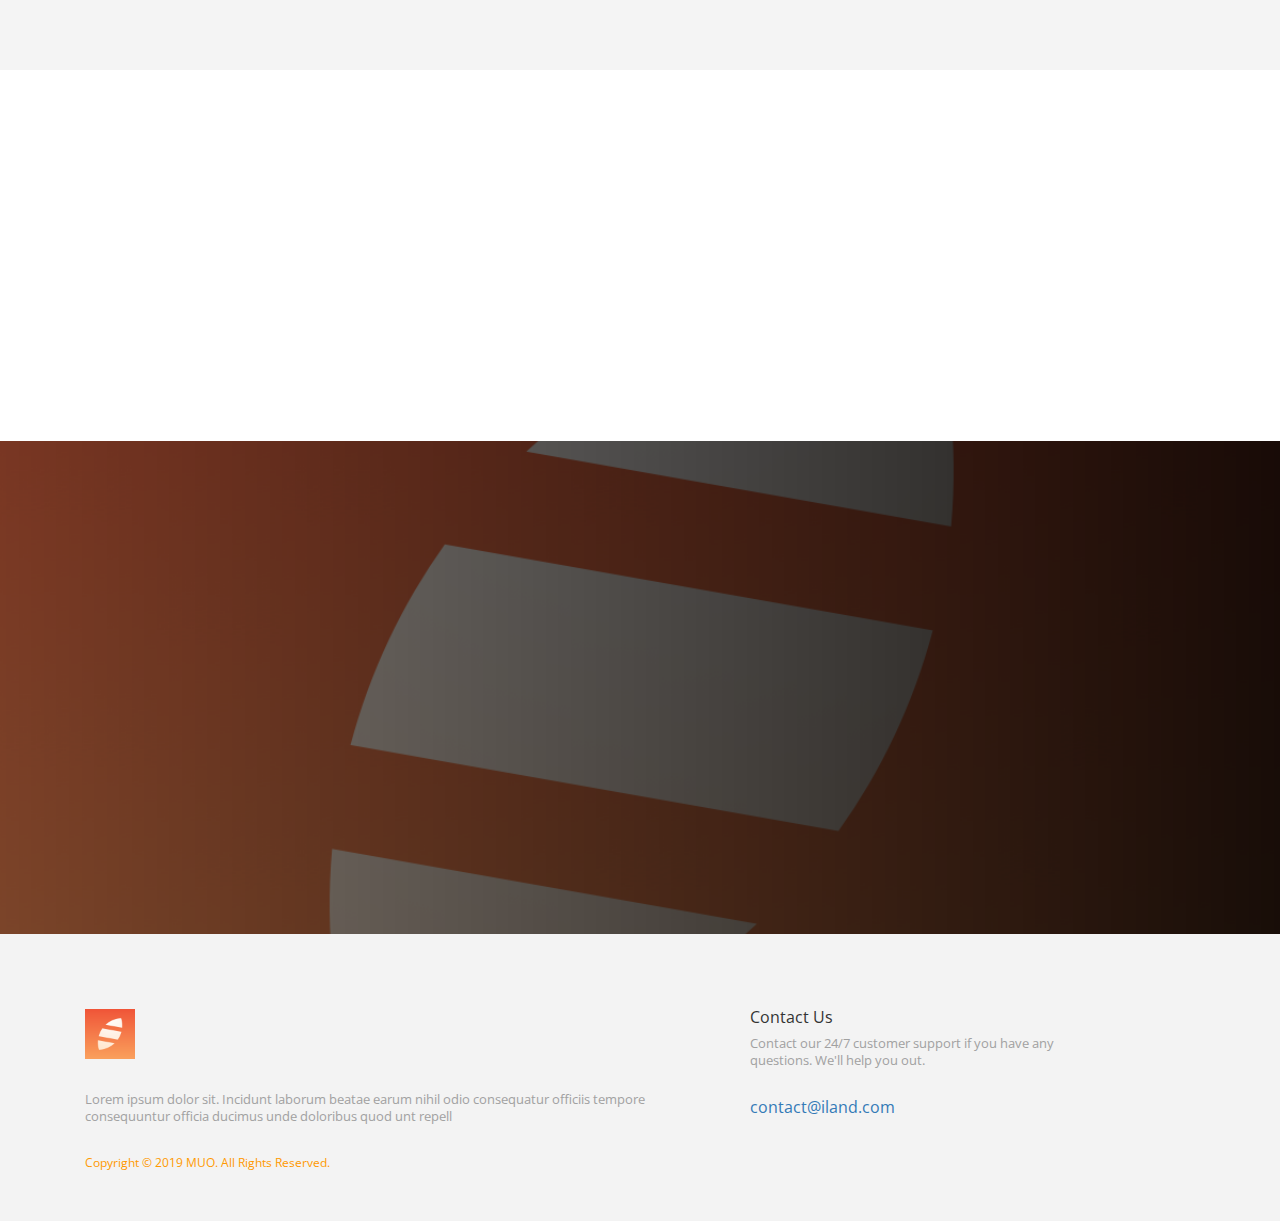
==== commit 5ec35f25: "first phase" ====
--- a/index.html
+++ b/index.html
@@ -2,7 +2,7 @@
 <html lang="en">
 <head>
 <meta charset="utf-8">
-<title>iLand Multipurpose Landing Page Template</title>
+<title>MUO: 让每一个人都能搞事情</title>
 <link rel="icon" href="images/favicon.png" type="image/png" sizes="16x16">
 <meta name="viewport" content="width=device-width, initial-scale=1">
 <meta name="description" content="iLand Multipurpose Landing Page Template">
@@ -70,15 +70,20 @@
       <div class="container">
         <h1 class="wow fadeInDown" data-wow-delay="0.1s">特性</h1>
         <p class="wow fadeInDown subtitle"  data-wow-delay="0.2s" > 下面是产品介绍 </p>
-        <p class="details">一些详细的介绍</p>
-        <div class="demo img-responsive wow fadeIn"><img src="images/demo1.jpeg"></div>
+        <div class="left">
+          <img src="images/demo1.jpeg" class="demo img-responsive wow fadeIn imageDetail">
+          <p class="wordDetail">一些详细的介绍2</p>
+        </div>
+        <div class="right">
+          <p class="wordDetail">一些详细的介绍</p>
+          <img src="images/demo2.png" class="demo img-responsive wow fadeIn imageDetail">
+        </div>
         
-        
       </div>
     </div>
     <div class="split-features">
       <div class="col-md-6 nopadding">
-        <div class="split-image"> <img class="img-responsive wow fadeIn" src="images/app_image.png" alt="Image" /> </div>
+        <div class="split-image"> <img class="img-responsive wow fadeIn" src="images/app-signup.png" alt="Image" /> </div>
       </div>
       <div class="col-md-6 nopadding">
         <div class="split-content">
@@ -93,7 +98,7 @@
         </div>
       </div>
     </div>
-    <div class="copyrights">Collect from <a href="http://www.cssmoban.com/" >企业网站模板</a></div>
+    <!-- <div class="copyrights">Collect from <a href="http://www.cssmoban.com/" >企业网站模板</a></div> -->
     
     
      <div class="split-features2">
@@ -111,7 +116,7 @@
         </div>
       </div>
       <div class="col-md-6 nopadding">
-        <div class="split-image"> <img class="img-responsive wow fadeIn" src="images/app_image2.png" alt="Image" /> </div>
+        <div class="split-image"> <img class="img-responsive wow fadeIn" src="images/app-signup.png" alt="Image" /> </div>
       </div>
     </div>
     
@@ -215,7 +220,7 @@
           <p> Lorem ipsum dolor sit. Incidunt laborum beatae earum nihil odio consequatur officiis
 tempore consequuntur officia ducimus unde doloribus quod unt repell  </p>
           <div class="footer-text">
-            <p> Copyright © 2016 iLand. All Rights Reserved. More Templates <a href="http://www.cssmoban.com/" target="_blank" title="模板之家">模板之家</a> - Collect from <a href="http://www.cssmoban.com/" title="网页模板" target="_blank">网页模板</a></p>
+            <p> Copyright © 2019 MUO. All Rights Reserved. </p>
           </div>
         </div>
         <div class="col-md-5">
--- a/css/style.css
+++ b/css/style.css
@@ -100,12 +100,12 @@
 
 ::-moz-selection {
     color: #FFFFFF;
-    background: #1eb858;
+    background: #FF9900;
 }
 
 ::selection {
     color: #FFFFFF;
-    background: #1eb858;
+    background: #FF9900;
 }
 
 .nopadding {
@@ -609,8 +609,8 @@
 }
 
 .form .btn-action {
-	background: #1eb858;
-	border-color: #1eb858;
+	background: #FF9900;
+	border-color: #FF9900;
 	color: #FFFFFF;
 }
 
@@ -627,7 +627,7 @@
 
 
 .image-bg .hero-section {
-	background: linear-gradient(to right, rgba(0, 0, 0, 0.5), rgba(0, 0, 0, 0.2)), url(../images/image-bg.jpg) no-repeat center center;
+	background: linear-gradient(to right, rgba(0, 0, 0, 0.5), rgba(0, 0, 0, 0.2)), url(../images/app-signup.png) no-repeat center center;
 	background-size: cover;
 	padding: 150px 0 100px 0;
 }
@@ -677,7 +677,7 @@
 
 .signup-form {
 	padding: 25px 25px 30px 25px;
-	background: #1eb858;
+	background: #FF9900;
 	-moz-border-radius: 0 0 4px 4px; -webkit-border-radius: 0 0 4px 4px; border-radius: 0 0 4px 4px;
 	text-align: left;
 }
@@ -714,34 +714,34 @@
 
 
 .signup .btn-action.btn-round {
-	background: #1eb858;
-	border-color: #1eb858;
+	background: #FF9900;
+	border-color: #FF9900;
 	color: #FFFFFF;
 	font-size: 15px;
 	padding: 12px 24px;
 	font-weight: 600;
 	text-transform: capitalize;
-	border: 2px solid #1eb858;
+	border: 2px solid #FF9900;
 	border-radius: 30px;
 }
 
 .signup .btn-action.btn-round:hover, .signup .btn-action.btn-round:focus {
 	background: transparent;
-	color: #1eb858;
-	border-color: #1eb858;
+	color: #FF9900;
+	border-color: #FF9900;
 }
 
 
 .signup .btn-action {
-	background: #1eb858;
-	border-color: #1eb858;
+	background: #FF9900;
+	border-color: #FF9900;
 	color: #FFFFFF;
 }
 
 .signup .btn-action:hover {
 	background: transparent;
-	border-color: #1eb858;
-	color: #1eb858;
+	border-color: #FF9900;
+	color: #FF9900;
 }
 
 
@@ -959,14 +959,14 @@
 
 .app .btn-action {
 	color: #FFFFFF;
-	background: #1eb858;
-	border-color: #1eb858;
+	background: #FF9900;
+	border-color: #FF9900;
 }
 
 .app .btn-action:hover {
-	color: #1eb858;
+	color: #FF9900;
 	background: transparent;
-	border-color: #1eb858;
+	border-color: #FF9900;
 }
 
 
@@ -1082,7 +1082,7 @@
 /* ----- Client Sectiion Styling ----- */
 
 .client-section {
-	background-color: #1eb858;
+	background-color: #FF9900;
 	padding: 5px 0 0 0;
 }
 
@@ -1133,7 +1133,7 @@
 
 .pitch-icon {
 	margin: 0 0 10px 0;
-	background: #1eb858;
+	background: #FF9900;
 	width: 60px;
 	height: 60px;
 	display: inline-block;
@@ -1323,18 +1323,18 @@
 
 .feature-sub .sub-inner .btn-action {
 	color: #FFFFFF;
-	background: #1eb858;
-	border-color: #1eb858;
+	background: #FF9900;
+	border-color: #FF9900;
 }
 
 .feature-sub .sub-inner .btn-action:hover {
-	color: #1eb858;
+	color: #FF9900;
 	background: transparent;
-	border-color: #1eb858;
+	border-color: #FF9900;
 }
 
 .feature-sub {
-	background: linear-gradient(to right, rgba(0, 0, 0, 0.2), rgba(0, 0, 0, 0.6)), url(../images/image-bg.jpg) no-repeat center center;
+	background: linear-gradient(to right, rgba(0, 0, 0, 0.2), rgba(0, 0, 0, 0.6)), url(../images/app-signup.png) no-repeat center center;
 	background-size: cover;
 	padding: 150px 0 150px 0;
 }
@@ -1389,19 +1389,44 @@
 	margin: 10px 0 50px 0;
 }
 
-.app-features .details {
+
+
+.app-features .wordDetail {
+	/* font-size: 18px;
+	font-weight: 400;
+	color: #A1A1A1;
+	line-height: 1.4; */
+	/* margin: 50px 0px 50px 0px; */
+	height: 300px;
+	/* float: left; */
+}
+.app-features .imageDetail {
+	margin: 0px 0px 100px 0px
+}
+
+/* .app-features .leftImages {
+	 margin: 0 auto;
+	 float: left;
+}  */
+
+.app-features .left {
+	width:50%;
 	font-size: 18px;
 	font-weight: 400;
 	color: #A1A1A1;
 	line-height: 1.4;
-	margin: 10px 0 50px 0;
+	margin: 10px 0px 10px 0px;
+	float: left;
+}
+
+.app-features .right{
+	width:50%;
+	font-size: 18px;
+	font-weight: 400;
+	color: #A1A1A1;
+	line-height: 1.4;
+	margin: 10px 0px 10px 0px;
 	float: right;
-}
-
-
-.app-features img {
-	 margin: 0 auto;
-	 float: left;
 }
 
 .app-features .features-left, .app-features .features-right {
@@ -1417,7 +1442,9 @@
 	font-size: 72px;
 	color: #FF9900;
 }
-
+.featureContainer{
+	margin-bottom: 100px;
+}
 
 .app-features .feature-single {
 	margin-left: 0;
@@ -1658,7 +1685,7 @@
 .table-left .icon, .table-right .icon {
 	font-size:60px;
 	margin: 0 auto;
-	color:#1eb858;
+	color:#FF9900;
 }
 
 .table-left .pricing-details span, .table-right .pricing-details span {
@@ -1770,7 +1797,7 @@
 .cta-sub {
 	padding-top: 150px;
 	padding-bottom: 150px;
-	background: linear-gradient(to right, rgba(0, 0, 0, 0.5), rgba(0, 0, 0, 0.9)), url(../images/cta_bg.jpg) no-repeat center center;
+	background: linear-gradient(to right, rgba(0, 0, 0, 0.5), rgba(0, 0, 0, 0.9)), url(../images/app-signup.png) no-repeat center center;
 	background-size: cover;
 }
 
@@ -1910,7 +1937,7 @@
 
 .contact i {
 	font-size: 42px;
-	color: #1eb858;
+	color: #FF9900;
 	text-align: left;
 }
 
@@ -1918,7 +1945,7 @@
 
 	font-size: 21px;
 	font-weight: 400;
-	color: #1eb858;
+	color: #FF9900;
 	margin: 10px 0 10px 0;
 	text-align: left;
 }
@@ -1937,7 +1964,7 @@
 
 	font-size: 18px;
 	font-weight: 400;
-	color: #1eb858;
+	color: #FF9900;
 	text-decoration: none;
 	display: inline-block;
 }
@@ -1978,7 +2005,7 @@
 .footer-text p {
 font-family:"Open Sans";
 font-size: 12px;
-	color: #1eb858;
+	color: #FF9900;
 	font-weight: 400;
 	line-height: 1.4;
 	margin-top: 10px;
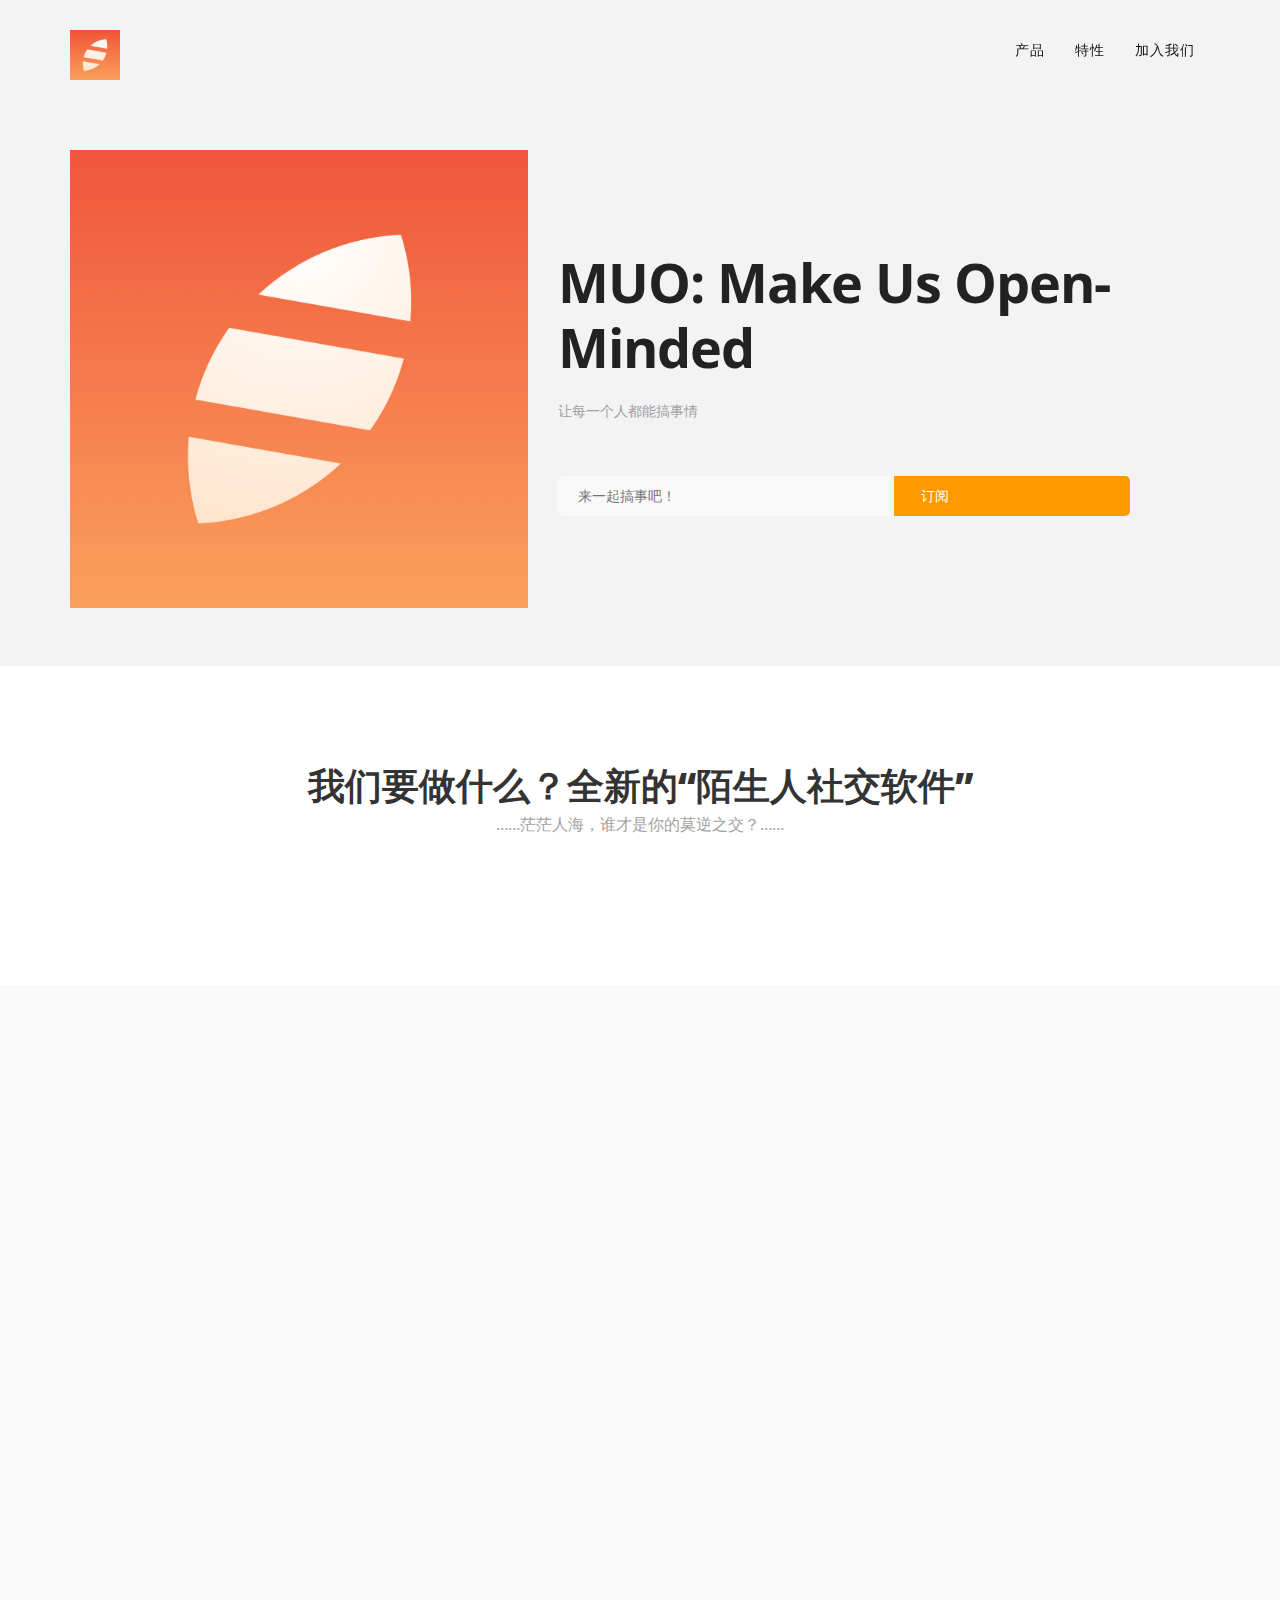
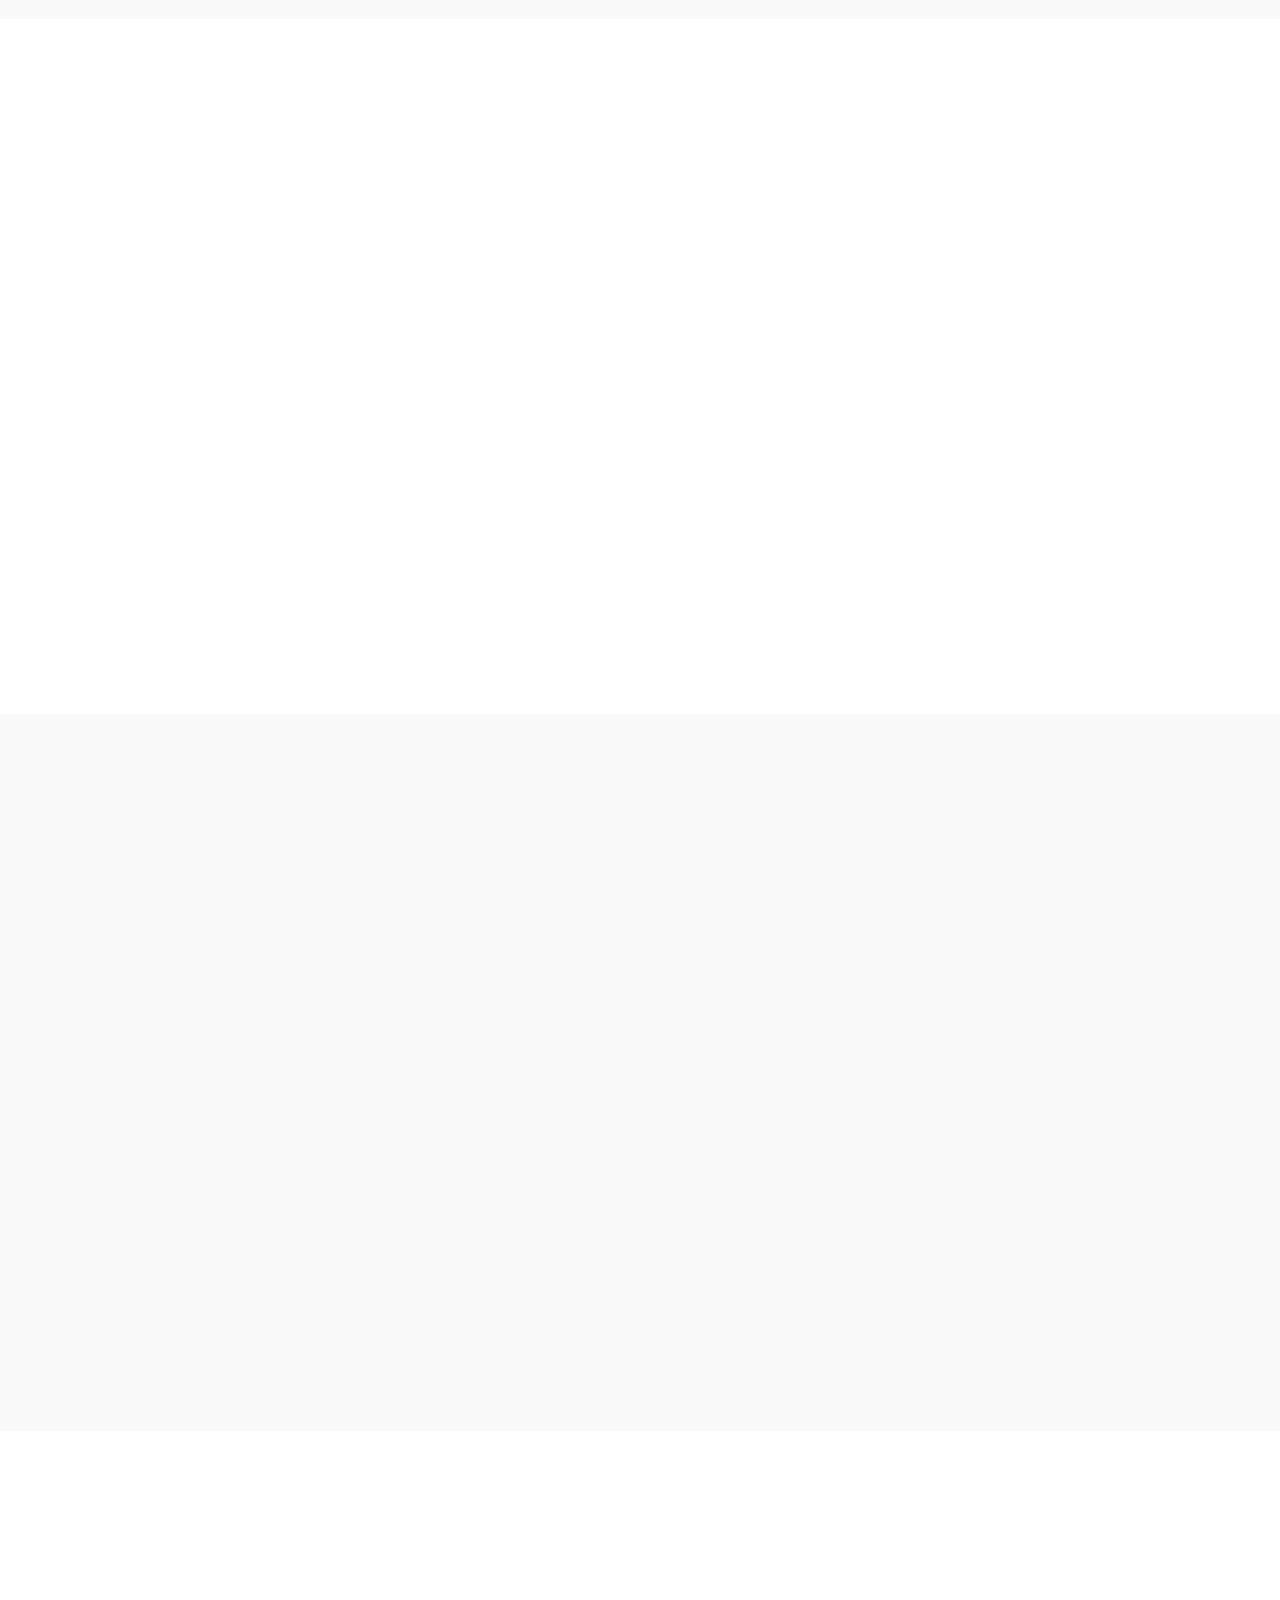
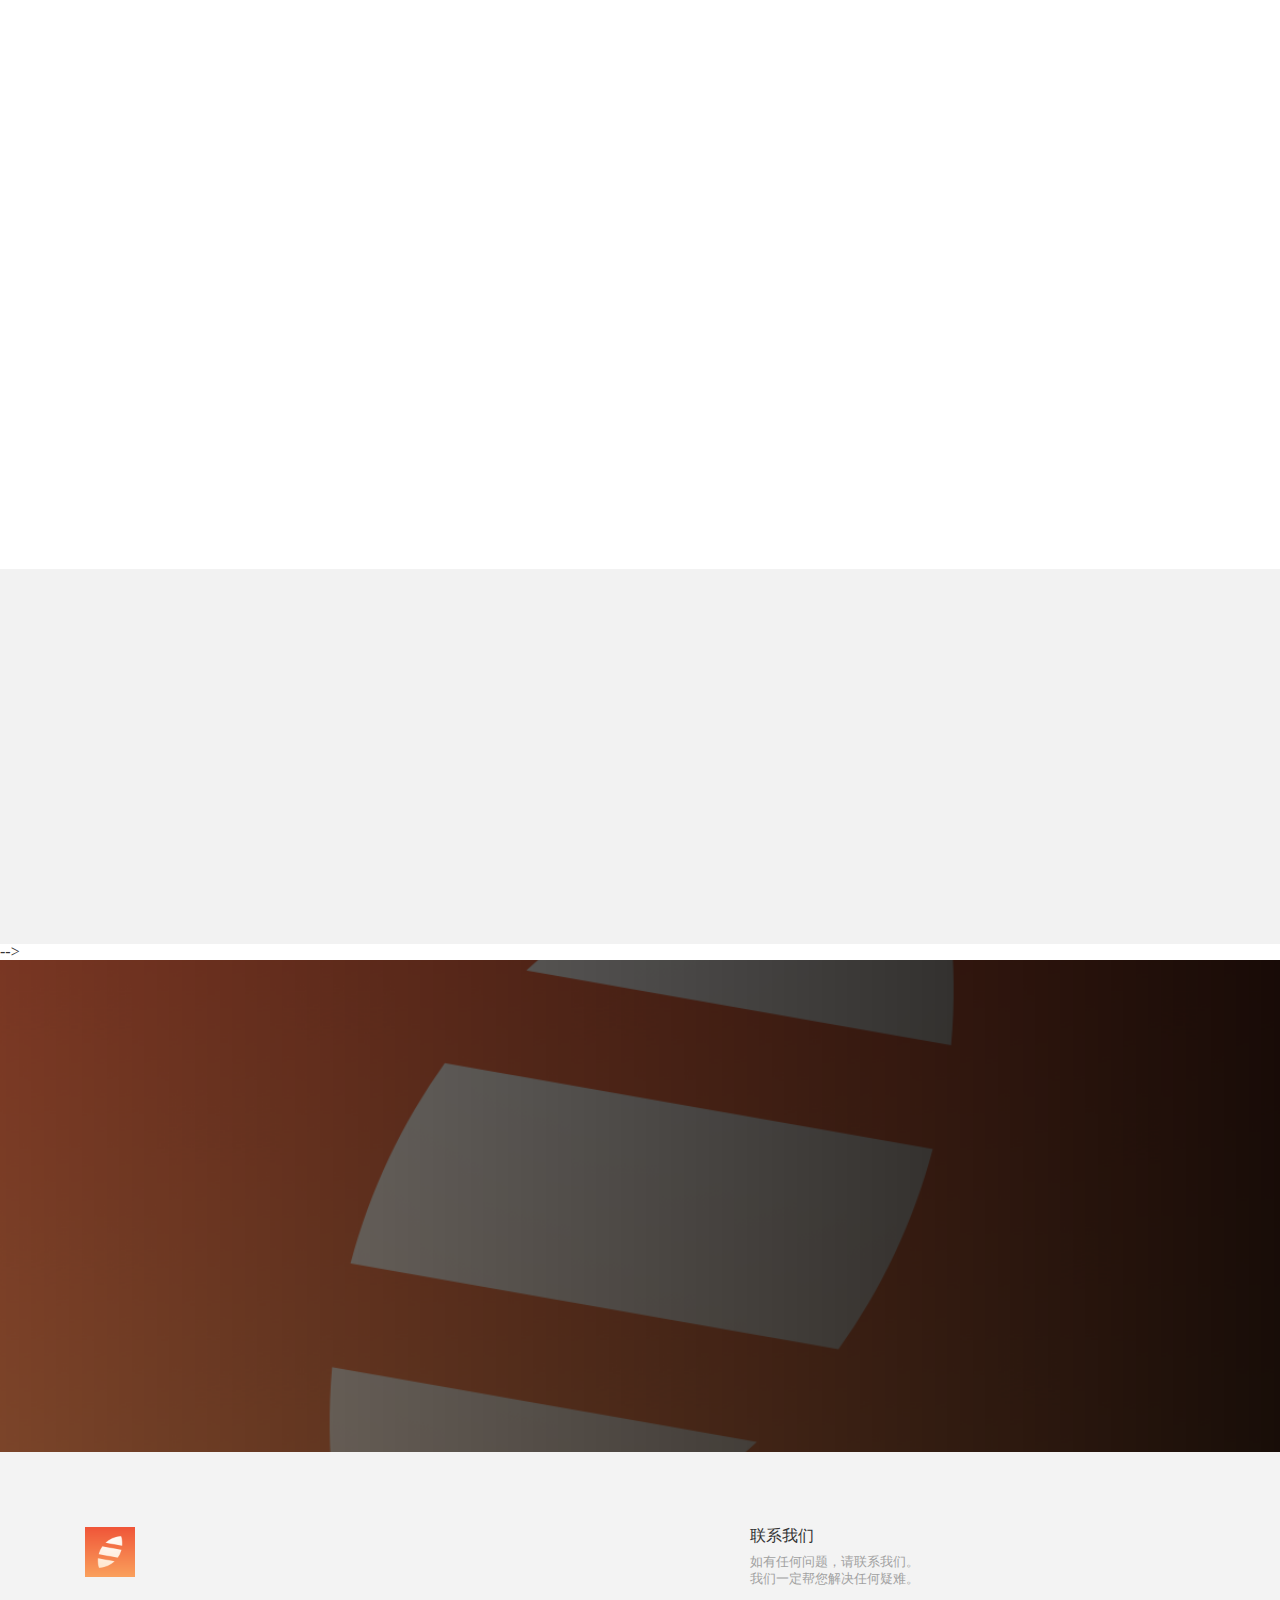
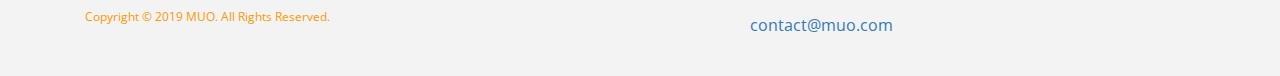
==== commit e4ceeaf8: "done with features" ====
--- a/index.html
+++ b/index.html
@@ -1,255 +1,290 @@
 <!DOCTYPE html>
 <html lang="en">
+
 <head>
-<meta charset="utf-8">
-<title>MUO: 让每一个人都能搞事情</title>
-<link rel="icon" href="images/favicon.png" type="image/png" sizes="16x16">
-<meta name="viewport" content="width=device-width, initial-scale=1">
-<meta name="description" content="iLand Multipurpose Landing Page Template">
-<meta name="keywords" content="iLand HTML Template, iLand Landing Page, Landing Page Template">
-<link href="css/bootstrap.min.css" rel="stylesheet" type="text/css" media="all" />
-<link href="https://fonts.googleapis.com/css?family=Open%20Sans:300,400,500,600,700" rel="stylesheet" type="text/css">
-<link rel="stylesheet" href="css/animate.css">
-<!-- Resource style -->
-<link rel="stylesheet" href="css/owl.carousel.css">
-<link rel="stylesheet" href="css/owl.theme.css">
-<link rel="stylesheet" href="css/ionicons.min.css">
-<!-- Resource style -->
-<link href="css/style.css" rel="stylesheet" type="text/css" media="all" />
+    <meta charset="utf-8">
+    <title>MUO: 让每一个人都能搞事情</title>
+    <link rel="icon" href="images/favicon.png" type="image/png" sizes="16x16">
+    <meta name="viewport" content="width=device-width, initial-scale=1">
+    <meta name="description" content="iLand Multipurpose Landing Page Template">
+    <meta name="keywords" content="iLand HTML Template, iLand Landing Page, Landing Page Template">
+    <link href="css/bootstrap.min.css" rel="stylesheet" type="text/css" media="all" />
+    <link href="https://fonts.googleapis.com/css?family=Open%20Sans:300,400,500,600,700" rel="stylesheet" type="text/css">
+    <link rel="stylesheet" href="css/animate.css">
+    <!-- Resource style -->
+    <link rel="stylesheet" href="css/owl.carousel.css">
+    <link rel="stylesheet" href="css/owl.theme.css">
+    <link rel="stylesheet" href="css/ionicons.min.css">
+    <!-- Resource style -->
+    <link href="css/style.css" rel="stylesheet" type="text/css" media="all" />
 </head>
+
 <body>
-<div class="wrapper"> 
-  <div class="container">
-    <nav class="navbar navbar-default navbar-fixed-top">
-      <div class="container"> 
-        <!-- Brand and toggle get grouped for better mobile display -->
-        <div class="navbar-header page-scroll">
-          <button type="button" class="navbar-toggle" data-toggle="collapse" data-target="#bs-example-navbar-collapse-1" aria-expanded="false"> <span class="sr-only">Toggle navigation</span> <span class="icon-bar"></span> <span class="icon-bar"></span> <span class="icon-bar"></span> </button>
-          <a class="navbar-brand page-scroll" href="#main"><img src="images/logo.png" width="50" height="50" alt="iLand" /></a> </div>
-        <!-- Collect the nav links, forms, and other content for toggling -->
-        <div class="collapse navbar-collapse navbar-right" id="bs-example-navbar-collapse-1">
-          <ul class="nav navbar-nav">
-            <li><a class="page-scroll" href="#main">产品</a></li>
-            <li><a class="page-scroll" href="#features">特性</a></li>
-            <li><a class="page-scroll" href="#review-section">关于我们</a></li>
-            <li><a class="page-scroll" href="#pricing">下载</a></li>
-            <li><a class="page-scroll" href="#contact">联系团队</a></li>
-          </ul>
-        </div>
-      </div>
-    </nav>
-    <!-- /.navbar-collapse --> 
-  </div>
-  <!-- /.container-fluid -->
-  
-  <div class="main app form" id="main"><!-- Main Section-->
-    <div class="hero-section">
-      <div class="container nopadding">
-        <div class="col-md-5"> <img class="img-responsive wow fadeInUp" data-wow-delay="0.1s" src="images/app-signup.png" alt="App" /> </div>
-        <div class="col-md-7">
-          <div class="hero-content">
-            <h1 class="wow fadeInUp" data-wow-delay="0.1s">MUO: Make Us Open-Minded</h1>
-            <p class="wow fadeInUp" data-wow-delay="0.2s"> 让每一个人都能搞事情 </p>
-            <div class="sub-form wow fadeInUp" data-wow-delay="0.3s">
-              <form class="subscribe-form wow zoomIn" action="php/subscribe.php" method="post" name="subscribeform" id="subscribeform">
-              <input class="mail" type="email" name="email" placeholder="Join the wait list" autocomplete="off" id="subemail">
-              <input class="submit-button" type="submit" value="Subscribe" name="send" id="subsubmit">
-            </form>
-              <!-- subscribe message -->
-        <div id="mesaj"></div>
-        <!-- subscribe message --> 
-            </div>
-          </div>
-        </div>
-      </div>
-    </div>
-    
-    
-    
-    <div class="app-features text-center" id="features">
-      <div class="container">
-        <h1 class="wow fadeInDown" data-wow-delay="0.1s">特性</h1>
-        <p class="wow fadeInDown subtitle"  data-wow-delay="0.2s" > 下面是产品介绍 </p>
-        <div class="left">
-          <img src="images/demo1.jpeg" class="demo img-responsive wow fadeIn imageDetail">
-          <p class="wordDetail">一些详细的介绍2</p>
-        </div>
-        <div class="right">
-          <p class="wordDetail">一些详细的介绍</p>
-          <img src="images/demo2.png" class="demo img-responsive wow fadeIn imageDetail">
-        </div>
-        
-      </div>
-    </div>
-    <div class="split-features">
-      <div class="col-md-6 nopadding">
-        <div class="split-image"> <img class="img-responsive wow fadeIn" src="images/app-signup.png" alt="Image" /> </div>
-      </div>
-      <div class="col-md-6 nopadding">
-        <div class="split-content">
-          <h1 class="wow fadeInUp">Designed for effective product landing page</h1>
-          <p class="wow fadeInUp"> Pellentesque eget dolor gravida, tempus purus ac, ultricies mauris. Etiam est nisl, molestie sed egestas bibendum, varius eu diam. Suspendisse est metus, ultrices sit amet dolor in, rhoncus malesuada mi.</p>
-          <ul class="wow fadeInUp">
-            <li>Nulla ornare purus non consequat ultricies.</li>
-            <li>Etiam est nisl, molestie sed egestas bibendum</li>
-            <li>Aliquam vel euismod elit, sed suscipit est.</li>
-            <li>Curabitur egestas justo neque viverra vel. </li>
-          </ul>
-        </div>
-      </div>
-    </div>
-    <!-- <div class="copyrights">Collect from <a href="http://www.cssmoban.com/" >企业网站模板</a></div> -->
-    
-    
-     <div class="split-features2">
-      
-      <div class="col-md-6 nopadding">
-        <div class="split-content second">
-          <h1 class="wow fadeInUp">The best way to show your product to the world</h1>
-          <p class="wow fadeInUp"> Pellentesque eget dolor gravida, tempus purus ac, ultricies mauris. Etiam est nisl, molestie sed egestas bibendum, varius eu diam. Suspendisse est metus, ultrices sit amet dolor in, rhoncus malesuada mi.</p>
-          <ul class="wow fadeInUp">
-            <li>Nulla ornare purus non consequat ultricies.</li>
-            <li>Etiam est nisl, molestie sed egestas bibendum</li>
-            <li>Aliquam vel euismod elit, sed suscipit est.</li>
-            <li>Curabitur egestas justo neque viverra vel. </li>
-          </ul>
-        </div>
-      </div>
-      <div class="col-md-6 nopadding">
-        <div class="split-image"> <img class="img-responsive wow fadeIn" src="images/app-signup.png" alt="Image" /> </div>
-      </div>
-    </div>
-    
-    
-    
-    <div class="pitch text-center">
-      <div class="container">
-        <div class="pitch-intro">
-          <h1 class="wow fadeInDown" data-wow-delay="0.2s">More Awesome Features</h1>
-          <p class="wow fadeInDown" data-wow-delay="0.2s"> Pellentesque eget dolor gravida, tempus purus ac, ultricies mauris. Etiam est nisl, molestie sed egestas bibendum, varius eu diam. Suspendisse est metus, ultrices sit amet dolor in, rhoncus malesuada mi.</p>
-        </div>
-        
-      </div>
-    </div>
-    <div class="feature-sub">
-      <div class="container">
-        <div class="sub-inner">
-          <h1 class="wow fadeInUp">Creative Landing App For Your Easy Life! Simple Reliable & Understandable for your customers </h1>
-          <a href="#" class="btn btn-action wow fadeInUp">Buy now</a> </div>
-      </div>
-    </div>
-    <div id="review-section" class="review-section">
-      <div class="container">
-        <div class="col-md-10 col-md-offset-1">
-          <div class="reviews owl-carousel owl-theme">
-            <div class="review-single"><img class="img-circle" src="images/customer1.png" alt="Client Testimonoal" />
-              <div class="review-text wow fadeInUp" data-wow-delay="0.2s">
-                <p>Morbi eget dictum enim. Praesent sed quam sit amet lorem tempor rhoncus. <br>In hac habitasse platea dictumst. Vivamus in accumsan ex</p>
-                <h3>Johnathan Doe</h3>
-                <h3>Marketing Head Matrix media</h3>
-              </div>
-            </div>
-            <div class="review-single"><img class="img-circle" src="images/customer2.png" alt="Client Testimonoal" />
-              <div class="review-text">
-                <p>Morbi eget dictum enim. Praesent sed quam sit amet lorem tempor rhoncus. <br>In hac habitasse platea dictumst. Vivamus in accumsan ex</p>
-                <h3>Oidila Matik</h3>
-                <h3>President Lexo Inc</h3>
-              </div>
-            </div>
-            <div class="review-single"><img class="img-circle" src="images/customer3.png" alt="Client Testimonoal" />
-              <div class="review-text">
-                <p>Morbi eget dictum enim. Praesent sed quam sit amet lorem tempor rhoncus. <br>In hac habitasse platea dictumst. Vivamus in accumsan ex</p>
-                <h3>- Alex Dattilo</h3>
-                <h3>CEO Optima Inc</h3>
-              </div>
-            </div>
-            <div class="review-single"><img class="img-circle" src="images/customer4.png" alt="Client Testimonoal" />
-              <div class="review-text">
-                <p>Morbi eget dictum enim. Praesent sed quam sit amet lorem tempor rhoncus. <br>In hac habitasse platea dictumst. Vivamus in accumsan ex</p>
-                <h3>- Robert Hammer</h3>
-                <h3>design head Omega Corp</h3>
-              </div>
-            </div>
-            <div class="review-single"><img class="img-circle" src="images/customer5.png" alt="Client Testimonoal" />
-              <div class="review-text">
-                <p>Morbi eget dictum enim. Praesent sed quam sit amet lorem tempor rhoncus. <br>In hac habitasse platea dictumst. Vivamus in accumsan ex</p>
-                <h3>- Rita Valentine</h3>
-                <h3>CEO Behena digital</h3>
-              </div>
-            </div>
-          </div>
-        </div>
-      </div>
-    </div>
-    <div id="pricing" class="pricing-section text-center">
-      <div class="container">
-        <div class="col-md-12 col-sm-12 nopadding">
-          <div class="pricing-intro">
-            <h1 class="wow fadeInUp" data-wow-delay="0s">Easy Pricing Plans</h1>
-            <p class="wow fadeInUp" data-wow-delay="0.2s"> Lorem ipsum dolor sit. Incidunt laborum beatae earum nihil odio consequatur officiis <br class="hidden-xs">tempore consequuntur officia ducimus unde doloribus quod unt repell </p>
-          </div>
-          
-        </div>
-      </div>
-    </div>
-    
+    <div class="wrapper">
+        <div class="container">
+            <nav class="navbar navbar-default navbar-fixed-top">
+                <div class="container">
+                    <!-- Brand and toggle get grouped for better mobile display -->
+                    <div class="navbar-header page-scroll">
+                        <button type="button" class="navbar-toggle" data-toggle="collapse" data-target="#bs-example-navbar-collapse-1" aria-expanded="false"> <span class="sr-only">Toggle navigation</span> <span class="icon-bar"></span> <span class="icon-bar"></span> <span class="icon-bar"></span> </button>
+                        <a class="navbar-brand page-scroll" href="#main"><img src="images/logo.png" width="50" height="50" alt="iLand" /></a>
+                    </div>
+                    <!-- Collect the nav links, forms, and other content for toggling -->
+                    <div class="collapse navbar-collapse navbar-right" id="bs-example-navbar-collapse-1">
+                        <ul class="nav navbar-nav">
+                            <li><a class="page-scroll" href="#main">产品</a></li>
+                            <li><a class="page-scroll" href="#features">特性</a></li>
+                            <!-- <li><a class="page-scroll" href="#review-section">关于我们</a></li> -->
+                            <!-- <li><a class="page-scroll" href="#pricing">下载</a></li> -->
+                            <!-- <li><a class="page-scroll" href="#contact">联系团队</a></li> -->
+                            <li><a class="page-scroll" href="./html/JoinUs.html">加入我们</a></li>
+                        </ul>
+                    </div>
+                </div>
+            </nav>
+            <!-- /.navbar-collapse -->
+        </div>
+        <!-- /.container-fluid -->
+
+        <div class="main app form" id="main">
+            <!-- Main Section-->
+            <div class="hero-section">
+                <div class="container nopadding">
+                    <div class="col-md-5"> <img class="img-responsive wow fadeInUp" data-wow-delay="0.1s" src="images/app-signup.png" alt="App" /> </div>
+                    <div class="col-md-7">
+                        <div class="hero-content">
+                            <h1 class="wow fadeInUp" data-wow-delay="0.1s">MUO: Make Us Open-Minded</h1>
+                            <p class="wow fadeInUp" data-wow-delay="0.2s"> 让每一个人都能搞事情 </p>
+                            <div class="sub-form wow fadeInUp" data-wow-delay="0.3s">
+                                <form class="subscribe-form wow zoomIn" action="php/subscribe.php" method="post" name="subscribeform" id="subscribeform">
+                                    <input class="mail" type="email" name="email" placeholder="来一起搞事吧！" " autocomplete="off " id="subemail ">
+                                    <input class="submit-button " type="submit " value="订阅 " name="send " id="subsubmit ">
+                                </form>
+                                <!-- subscribe message -->
+                                <div id="mesaj "></div>
+                                <!-- subscribe message -->
+                            </div>
+                        </div>
+                    </div>
+                </div>
+            </div>
+
+
+
+            <div class="app-features text-center " id="features ">
+                <div class="container ">
+                    <h1 class="wow fadeInDown " data-wow-delay="0.1s ">我们要做什么？全新的“陌生人社交软件”</h1>
+                    <p class="wow fadeInDown subtitle " data-wow-delay="0.2s "> ……茫茫人海，谁才是你的莫逆之交？…… </p>
+                    <!-- <div class="left ">
+                        <img src="images/demo1.jpeg " class="demo img-responsive wow fadeIn imageDetail ">
+                        <!-- <h1 class="wow fadeInDown " data-wow-delay="0.1s ">我们听得见你内心的声音</h1> -->
+                    <!-- </p> -->
+                    <!-- </div>
+                    <div class="right ">
+                        <h1 class="wow fadeInDown " data-wow-delay="0.1s ">我们听得见你内心的声音</h1>
+
+                        <!-- <img src="images/demo2.png " class="demo img-responsive wow fadeIn imageDetail "> -->
+                </div>
+
+            </div>
+        </div>
+        <div class="split-features ">
+            <div class="col-md-6 nopadding ">
+                <div class="split-image "> <img class="img-responsive wow fadeIn " src="images/demo1.jpeg " alt="Image " /> </div>
+            </div>
+            <div class="col-md-6 nopadding ">
+                <div class="split-content ">
+                    <h1 class="wow fadeInUp ">你的想法，世界会听</h1>
+                    <h2 class="wow fadeInUp " class="subtitle "> ——高山流水，非知音不能听。</h2>
+                    <ul class="wow fadeInUp ">
+                        <p class="wordDetail ">世界喧喧闹闹、纷纷扰扰，你内心深处的呐喊难道会就此淹没？不！我们的“想法”页面会倾听你的声音——你可以将任何出现在你脑海中的瞬间都记录下来。<br><br> 或许，你会犹豫：我在大千世界中不过是沧海一粟，谁会在意我的声音？你错了——伯牙子期之交也可以发生在你我身上。通过匹配算法，你的声音，也能被知音听到。
+
+                    </ul>
+                </div>
+            </div>
+        </div>
+        <!-- <div class="copyrights ">Collect from <a href="http://www.cssmoban.com/ " >企业网站模板</a></div> -->
+
+
+        <div class="split-features2 ">
+
+            <div class="col-md-6 nopadding ">
+                <div class="split-content second ">
+                    <h1 class="wow fadeInUp ">你的活动，大家来做</h1>
+                    <h2 class="wow fadeInUp ">——快乐，有时你分给别人的越多，自己得到的也越多。</h2>
+                    <ul class="wow fadeInUp ">
+                        <p class="wordDetail ">
+                            独乐乐不如众乐乐。你或许想在明媚的阳光下来一场别开生面的烧烤？你或许想在周五的晚上结伴看一场令人捧腹的电影？你又或许在某一时刻灵光乍现，冒出了一个合伙创业的点子？然而遗憾的是，往往这样美好的时刻，都只能因为没有志同道合的好友而作罢……
+                            <br><br>没有关系，通过我们，你再也不必经历这种遗憾。我们的“活动”页面让你和与你一样的陌生人联系起来，在一同的活动中建立深厚的友谊。</p>
+                    </ul>
+                </div>
+            </div>
+            <div class="col-md-6 nopadding ">
+                <div class="split-image "> <img class="img-responsive wow fadeIn " src="images/demo2.png " alt="Image " /> </div>
+            </div>
+        </div>
+
+        <div class="split-features ">
+            <div class="col-md-6 nopadding ">
+                <div class="split-image "> <img class="img-responsive wow fadeIn " src="images/demo4.jpeg " alt="Image " /> </div>
+            </div>
+            <div class="col-md-6 nopadding ">
+                <div class="split-content ">
+                    <h1 class="wow fadeInUp ">“巧了，我也这么想！”</h1>
+                    <h2 class="wow fadeInUp ">——每个人都有一定的理想，决定着他判断的方向</h2>
+                    <ul class="wow fadeInUp ">
+                        <p class="wordDetail ">古希腊哲学家们坐而论道，他们探讨如何理解这个世界。他们有的认为是神创造了世界，有的认为是数学掌控着世界，还有的认为世界本身就是混沌的……他们争论不休，最终与各自世界观相似的哲学家们创造了自己的学派<br><br> 通过我们的“世界观”页面，你不必成为声名显赫的哲学家，也可以像古希腊先贤一样，与和你世界观相似的人进行深入的讨论，从中迸发出智慧的火花。你需要如何做呢？回答几个简单的问题就好。
+                        </p>
+                    </ul>
+                </div>
+            </div>
+        </div>
+
+
+
+        <div class="split-features2 ">
+
+            <div class="col-md-6 nopadding ">
+                <div class="split-content second ">
+                    <h1 class="wow fadeInUp ">"嗨，我能请你喝杯茶么？ "</h1>
+                    <h2 class="wow fadeInUp ">——闲聊是人类知识开端的火花</h2>
+                    <ul class="wow fadeInUp ">
+                        <p class="wordDetail ">慵懒的周六午后，想结实一些有趣的灵魂？来喝杯茶吧！通过我们“茶馆”页面，你可以随机走进一个五人“茶屋”，仅需一盏茶的功夫，你可以和你的“茶友”们畅所欲言。喜欢和他们一起聊天？那就交换微信吧！</p>
+                    </ul>
+                </div>
+            </div>
+            <div class="col-md-6 nopadding ">
+                <div class="split-image "> <img class="img-responsive wow fadeIn " src="images/demo4.png " alt="Image " /> </div>
+            </div>
+        </div>
+
+
+        <div class="pitch text-center ">
+            <div class="container ">
+                <div class="pitch-intro ">
+                    <h1 class="wow fadeInDown " data-wow-delay="0.2s ">……未完待续……</h1>
+                    <!-- <p class="wow fadeInDown " data-wow-delay="0.2s "> Pellentesque eget dolor gravida, tempus purus ac, ultricies mauris. Etiam est nisl, molestie sed egestas bibendum, varius eu diam. Suspendisse est metus, ultrices sit amet dolor in, rhoncus malesuada mi.</p> -->
+                </div>
+
+            </div>
+        </div>
+        <!-- <div class="feature-sub ">
+            <div class="container ">
+                <div class="sub-inner ">
+                    <!-- <h1 class="wow fadeInUp ">Creative Landing App For Your Easy Life! Simple Reliable & Understandable for your customers </h1> -->
+        <!-- <a href="# " class="btn btn-action wow fadeInUp ">Buy now</a> </div> -->
+    </div>
+    </div> -->
+    <!-- <div id="review-section " class="review-section ">
+            <div class="container ">
+                <div class="col-md-10 col-md-offset-1 ">
+                    <div class="reviews owl-carousel owl-theme ">
+                        <div class="review-single "><img class="img-circle " src="images/customer1.png " alt="Client Testimonoal " />
+                            <div class="review-text wow fadeInUp " data-wow-delay="0.2s ">
+                                <p>Morbi eget dictum enim. Praesent sed quam sit amet lorem tempor rhoncus. <br>In hac habitasse platea dictumst. Vivamus in accumsan ex</p>
+                                <h3>Johnathan Doe</h3>
+                                <h3>Marketing Head Matrix media</h3>
+                            </div>
+                        </div>
+                        <div class="review-single "><img class="img-circle " src="images/customer2.png " alt="Client Testimonoal " />
+                            <div class="review-text ">
+                                <p>Morbi eget dictum enim. Praesent sed quam sit amet lorem tempor rhoncus. <br>In hac habitasse platea dictumst. Vivamus in accumsan ex</p>
+                                <h3>Oidila Matik</h3>
+                                <h3>President Lexo Inc</h3>
+                            </div>
+                        </div>
+                        <div class="review-single "><img class="img-circle " src="images/customer3.png " alt="Client Testimonoal " />
+                            <div class="review-text ">
+                                <p>Morbi eget dictum enim. Praesent sed quam sit amet lorem tempor rhoncus. <br>In hac habitasse platea dictumst. Vivamus in accumsan ex</p>
+                                <h3>- Alex Dattilo</h3>
+                                <h3>CEO Optima Inc</h3>
+                            </div>
+                        </div>
+                        <div class="review-single "><img class="img-circle " src="images/customer4.png " alt="Client Testimonoal " />
+                            <div class="review-text ">
+                                <p>Morbi eget dictum enim. Praesent sed quam sit amet lorem tempor rhoncus. <br>In hac habitasse platea dictumst. Vivamus in accumsan ex</p>
+                                <h3>- Robert Hammer</h3>
+                                <h3>design head Omega Corp</h3>
+                            </div>
+                        </div>
+                        <div class="review-single "><img class="img-circle " src="images/customer5.png " alt="Client Testimonoal " />
+                            <div class="review-text ">
+                                <p>Morbi eget dictum enim. Praesent sed quam sit amet lorem tempor rhoncus. <br>In hac habitasse platea dictumst. Vivamus in accumsan ex</p>
+                                <h3>- Rita Valentine</h3>
+                                <h3>CEO Behena digital</h3>
+                            </div>
+                        </div>
+                    </div>
+                </div>
+            </div>
+        </div>
+        <div id="pricing " class="pricing-section text-center ">
+            <div class="container ">
+                <div class="col-md-12 col-sm-12 nopadding ">
+                    <div class="pricing-intro ">
+                        <h1 class="wow fadeInUp " data-wow-delay="0s ">Easy Pricing Plans</h1>
+                        <p class="wow fadeInUp " data-wow-delay="0.2s "> Lorem ipsum dolor sit. Incidunt laborum beatae earum nihil odio consequatur officiis <br class="hidden-xs ">tempore consequuntur officia ducimus unde doloribus quod unt repell </p>
+                    </div>
+
+                </div>
+            </div>
+        </div> -->
+
     <!-- Subscribe Form -->
-    <div class="cta-sub no-color">
-      <div class="container">
-        <div class="cta-inner">
-          <h1 class="wow fadeInUp" data-wow-delay="0s">Sign Up to Our Newsletter and get exciting offers</h1>
-          <p class="wow fadeInUp" data-wow-delay="0.2s"> Enter your email address we promise, never disclose<br class="hidden-xs">
-             or sell your email address. </p>
-          <div class="form wow fadeInUp" data-wow-delay="0.3s">
-            <form class="subscribe-form center-form wow zoomIn" action="php/subscribe.php" method="post" name="subscribeform" id="subscribeform">
-              <input class="mail" type="email" name="email" placeholder="Join the wait list" autocomplete="off" id="subemail">
-              <input class="submit-button" type="submit" value="Subscribe" name="send" id="subsubmit">
-            </form>
-              <!-- subscribe message -->
-        <div id="mesaj"></div>
-        <!-- subscribe message --> 
-          </div>
-        </div>
-      </div>
-    </div>
-    
+    <div class="cta-sub no-color ">
+        <div class="container ">
+            <div class="cta-inner ">
+                <h1 class="wow fadeInUp " data-wow-delay="0s ">订阅我们的更新！</h1>
+                <p class="wow fadeInUp " data-wow-delay="0.2s "> 请输入您的邮箱。<br class="hidden-xs "> 我们不会以任何形式泄露您的邮箱。 </p>
+                <div class="form wow fadeInUp " data-wow-delay="0.3s ">
+                    <form class="subscribe-form center-form wow zoomIn " action="php/subscribe.php " method="post " name="subscribeform " id="subscribeform ">
+                        <input class="mail " type="email " name="email " placeholder="来一起搞事吧！ " autocomplete="off " id="subemail ">
+                        <input class="submit-button " type="submit " value="订阅 " name="send " id="subsubmit ">
+                    </form>
+                    <!-- subscribe message -->
+                    <div id="mesaj "></div>
+                    <!-- subscribe message -->
+                </div>
+            </div>
+        </div>
+    </div>
+
     <!-- Footer Section -->
-    <div class="footer">
-      <div class="container">
-        <div class="col-md-7"> <img src="images/logo.png" width="50" height="50" alt="Image" />
-          <p> Lorem ipsum dolor sit. Incidunt laborum beatae earum nihil odio consequatur officiis
-tempore consequuntur officia ducimus unde doloribus quod unt repell  </p>
-          <div class="footer-text">
-            <p> Copyright © 2019 MUO. All Rights Reserved. </p>
-          </div>
-        </div>
-        <div class="col-md-5">
-            <h1>Contact Us</h1>
-            <p> Contact our 24/7 customer support if you have any <br class="hidden-xs">
-              questions. We'll help you out. </p>
-            <a href="mailto:support@gmail.com">contact@iland.com</a> </div>
-        </div>
-      </div>
-    </div>
-    
-    <!-- Scroll To Top --> 
-    
-    <a id="back-top" class="back-to-top page-scroll" href="#main"> <i class="ion-ios-arrow-thin-up"></i> </a> 
-    
-    <!-- Scroll To Top Ends--> 
-    
-  </div>
-  <!-- Main Section --> 
-</div>
-<!-- Wrapper--> 
-
-<!-- Jquery and Js Plugins --> 
-<script type="text/javascript" src="js/jquery-2.1.1.js"></script> 
-<script type="text/javascript" src="js/bootstrap.min.js"></script>
-
-<script type="text/javascript" src="js/plugins.js"></script> 
-<script type="text/javascript" src="js/menu.js"></script> 
-<script type="text/javascript" src="js/custom.js"></script>
-<script src="js/jquery.subscribe.js"></script> 
+    <div class="footer ">
+        <div class="container ">
+            <div class="col-md-7 "> <img src="images/logo.png " width="50 " height="50 " alt="Image " />
+                <!-- <p> Lorem ipsum dolor sit. Incidunt laborum beatae earum nihil odio consequatur officiis tempore consequuntur officia ducimus unde doloribus quod unt repell </p> -->
+                <div class="footer-text ">
+                    <p> Copyright © 2019 MUO. All Rights Reserved. </p>
+                </div>
+            </div>
+            <div class="col-md-5 ">
+                <h1>联系我们</h1>
+                <p> 如有任何问题，请联系我们。 <br class="hidden-xs "> 我们一定帮您解决任何疑难。 </p>
+                <a href="mailto:support@muo.com ">contact@muo.com</a> </div>
+        </div>
+    </div>
+    </div>
+
+    <!-- Scroll To Top -->
+
+    <!-- <a id="back-top " class="back-to-top page-scroll " href="#main "> <i class="ion-ios-arrow-thin-up "></i> </a>  -->
+
+    <!-- Scroll To Top Ends-->
+
+    </div>
+    <!-- Main Section -->
+    </div>
+    <!-- Wrapper-->
+
+    <!-- Jquery and Js Plugins -->
+    <script type="text/javascript " src="js/jquery-2.1.1.js "></script>
+    <script type="text/javascript " src="js/bootstrap.min.js "></script>
+
+    <script type="text/javascript " src="js/plugins.js "></script>
+    <script type="text/javascript " src="js/menu.js "></script>
+    <script type="text/javascript " src="js/custom.js "></script>
+    <script src="js/jquery.subscribe.js "></script>
 </body>
-</html>
+
+</html>--- a/css/style.css
+++ b/css/style.css
@@ -1,9 +1,7 @@
-
-
-
 /*--------------
  * Table of Contents
 --------------*/
+
 
 /*-----------------
 1. Reset.css
@@ -20,82 +18,180 @@
 
 /*----- 1. Reset.css -----*/
 
-
-html, body, div, span, applet, object, iframe,
-h1, h2, h3, h4, h5, h6, p, blockquote, pre,
-a, abbr, acronym, address, big, cite, code,
-del, dfn, em, img, ins, kbd, q, s, samp,
-small, strike, strong, sub, sup, tt, var,
-b, u, i, center,
-dl, dt, dd, ol, ul, li,
-fieldset, form, label, legend,
-table, caption, tbody, tfoot, thead, tr, th, td,
-article, aside, canvas, details, embed,
-figure, figcaption, footer, header, hgroup,
-menu, nav, output, ruby, section, summary,
-time, mark, audio, video {
-	margin: 0;
-	padding: 0;
-	border: 0;
-	font-size: 100%;
-	font: inherit;
-	vertical-align: baseline;
-}
+html,
+body,
+div,
+span,
+applet,
+object,
+iframe,
+h1,
+h2,
+h3,
+h4,
+h5,
+h6,
+p,
+blockquote,
+pre,
+a,
+abbr,
+acronym,
+address,
+big,
+cite,
+code,
+del,
+dfn,
+em,
+img,
+ins,
+kbd,
+q,
+s,
+samp,
+small,
+strike,
+strong,
+sub,
+sup,
+tt,
+var,
+b,
+u,
+i,
+center,
+dl,
+dt,
+dd,
+ol,
+ul,
+li,
+fieldset,
+form,
+label,
+legend,
+table,
+caption,
+tbody,
+tfoot,
+thead,
+tr,
+th,
+td,
+article,
+aside,
+canvas,
+details,
+embed,
+figure,
+figcaption,
+footer,
+header,
+hgroup,
+menu,
+nav,
+output,
+ruby,
+section,
+summary,
+time,
+mark,
+audio,
+video {
+    margin: 0;
+    padding: 0;
+    border: 0;
+    font-size: 100%;
+    font: inherit;
+    vertical-align: baseline;
+}
+
+
 /* HTML5 display-role reset for older browsers */
-article, aside, details, figcaption, figure,
-footer, header, hgroup, menu, nav, section {
-	display: block;
-}
+
+article,
+aside,
+details,
+figcaption,
+figure,
+footer,
+header,
+hgroup,
+menu,
+nav,
+section {
+    display: block;
+}
+
 body {
-	line-height: 1;
-}
-ol, ul {
-	list-style: none;
-}
-blockquote, q {
-	quotes: none;
-}
-blockquote:before, blockquote:after,
-q:before, q:after {
-	content: '';
-	content: none;
-}
+    line-height: 1;
+}
+
+ol,
+ul {
+    list-style: none;
+}
+
+blockquote,
+q {
+    quotes: none;
+}
+
+blockquote:before,
+blockquote:after,
+q:before,
+q:after {
+    content: '';
+    content: none;
+}
+
 table {
-	border-collapse: collapse;
-	border-spacing: 0;
+    border-collapse: collapse;
+    border-spacing: 0;
 }
 
 
 /* --- Common Styles ---*/
 
 h1 {
-  font-size: 16px;
-}
+    font-size: 16px;
+}
+
 
 /*----- Helper Classes -----*/
 
 html * {
-  -webkit-font-smoothing: antialiased;
-  -moz-osx-font-smoothing: grayscale;
-}
-
-
-*, *:after, *:before {
-  -webkit-box-sizing: border-box;
-  -moz-box-sizing: border-box;
-  box-sizing: border-box;
-}
+    -webkit-font-smoothing: antialiased;
+    -moz-osx-font-smoothing: grayscale;
+}
+
+*,
+*:after,
+*:before {
+    -webkit-box-sizing: border-box;
+    -moz-box-sizing: border-box;
+    box-sizing: border-box;
+}
+
+
 /*
 ::-webkit-scrollbar {
 	display: none;
 }
 */
-h1, h2, h3, h4, h5, h6 {
-  font-family: Open Sans;
+
+h1,
+h2,
+h3,
+h4,
+h5,
+h6 {
+    font-family: Open Sans;
 }
 
 p {
-	font-family: Open Sans;
+    font-family: Open Sans;
 }
 
 ::-moz-selection {
@@ -109,515 +205,495 @@
 }
 
 .nopadding {
-	padding: 0;
+    padding: 0;
 }
 
 .custompadding {
-	padding-left: 5px;
-	padding-right: 5px;
+    padding-left: 5px;
+    padding-right: 5px;
 }
 
 .no-margin {
-	margin-right: 0;
-	margin-left: 0;
+    margin-right: 0;
+    margin-left: 0;
 }
 
 .underline {
-	display: inline;
-	border-bottom: 3px solid #111;
-	padding-bottom: 0;
+    display: inline;
+    border-bottom: 3px solid #111;
+    padding-bottom: 0;
 }
 
 .after-line {
-	height: 3px;
-	width: 100px;
-	background: #001CFF;
-	margin-top: -10px;
-	-webkit-transition: 0.5s;
-	-moz-transition: 0.5s;
-	transition: 0.5s;
+    height: 3px;
+    width: 100px;
+    background: #001CFF;
+    margin-top: -10px;
+    -webkit-transition: 0.5s;
+    -moz-transition: 0.5s;
+    transition: 0.5s;
 }
 
 .sup-title {
-	display: inline-block;
-	font-size: 1em;
-	padding: 4px;
-	text-transform: uppercase;
-	font-weight: bold;
-	color: #FFFFFF;
-	background: #000000;
-	margin: 0 0 20px 0;
-}
-.copyrights{
-	text-indent:-9999px;
-	height:0;
-	line-height:0;
-	font-size:0;
-	overflow:hidden;
-}
+    display: inline-block;
+    font-size: 1em;
+    padding: 4px;
+    text-transform: uppercase;
+    font-weight: bold;
+    color: #FFFFFF;
+    background: #000000;
+    margin: 0 0 20px 0;
+}
+
+.copyrights {
+    text-indent: -9999px;
+    height: 0;
+    line-height: 0;
+    font-size: 0;
+    overflow: hidden;
+}
+
 #loading {
-   width: 100%;
-   height: 100%;
-   top: 0px;
-   left: 0px;
-   position: fixed;
-   opacity: 1;
-   background-color: #F2F2F2;
-   z-index: 9999;
-   text-align: center;
+    width: 100%;
+    height: 100%;
+    top: 0px;
+    left: 0px;
+    position: fixed;
+    opacity: 1;
+    background-color: #F2F2F2;
+    z-index: 9999;
+    text-align: center;
 }
 
 #loading-image {
-	display: inline;
+    display: inline;
     top: 40%;
     position: relative;
-  z-index: 9999;
+    z-index: 9999;
 }
 
 .logo {
-  margin: 0 auto;
-	padding: 0px 0px;
-	z-index: 111;
-}
-
-.logo:hover, .logo:focus {
-	text-decoration: none;
-	color: #FFF;
-}
-
+    margin: 0 auto;
+    padding: 0px 0px;
+    z-index: 111;
+}
+
+.logo:hover,
+.logo:focus {
+    text-decoration: none;
+    color: #FFF;
+}
 
 
 /* ------ Navbar Styling Starts ----- */
 
-
 .navbar {
-	font-size: 14px;
-  font-family: Open Sans;
-	font-weight: 400;
-	text-transform: capitalize;
-	padding-top: 25px;
-	letter-spacing: 1px;
-	height: 80px;
-	-webkit-transition: all 0.6s;
-	-moz-transition: all 0.6s;
-	-o-transition: all 0.6s;
-	transition: all 0.6s;
-	-webkit-backface-visibility: hidden;
+    font-size: 14px;
+    font-family: Open Sans;
+    font-weight: 400;
+    text-transform: capitalize;
+    padding-top: 25px;
+    letter-spacing: 1px;
+    height: 80px;
+    -webkit-transition: all 0.6s;
+    -moz-transition: all 0.6s;
+    -o-transition: all 0.6s;
+    transition: all 0.6s;
+    -webkit-backface-visibility: hidden;
 }
 
 .navbar-default {
-  transition: all 0.6s ease;
-	border-color: transparent;
-  background-color: transparent;
+    transition: all 0.6s ease;
+    border-color: transparent;
+    background-color: transparent;
 }
 
 .navbar-default .navbar-toggle {
-  border-radius: 0px;
-  border-color: transparent;
+    border-radius: 0px;
+    border-color: transparent;
 }
 
 .navbar-default .navbar-toggle:hover {
-  background-color: transparent;
+    background-color: transparent;
 }
 
 .navbar-default .navbar-toggle:focus {
-  background-color: transparent;
+    background-color: transparent;
 }
 
 .navbar-default .navbar-toggle .icon-bar {
-  background-color: #111111;
+    background-color: #111111;
 }
 
 .navbar-default .navbar-brand .navbar-toggle .collapsed {
     padding: 4px 6px;
     font-size: 14px;
     color: #111111;
-  }
+}
 
 .navbar-default .navbar-brand {
-	padding-top: 5px;
-	color: #111111;
-	-webkit-transition: 200ms;
-	-moz-transition: 200ms;
-	-o-transition: 200ms;
-	transition: 200ms;
+    padding-top: 5px;
+    color: #111111;
+    -webkit-transition: 200ms;
+    -moz-transition: 200ms;
+    -o-transition: 200ms;
+    transition: 200ms;
 }
 
 .navbar-default .navbar-brand:hover {
-  transition: 1s;
-}
-
-.navbar-default .navbar-nav > li > a {
-  color: #111111;
-  -webkit-transition: all 0.5s;
-	-moz-transition: all 0.5;
-  transition: all 0.5s;
-}
-
-.navbar-default .navbar-nav > li > a:hover {
-  color: #A1A1A1;
-}
-
-.navbar-default .navbar-nav > .active > a {
-  background: transparent;
-  color: #222222;
-  }
-
-
-.navbar-default .navbar-nav > .active > a:hover {
+    transition: 1s;
+}
+
+.navbar-default .navbar-nav>li>a {
+    color: #111111;
+    -webkit-transition: all 0.5s;
+    -moz-transition: all 0.5;
+    transition: all 0.5s;
+}
+
+.navbar-default .navbar-nav>li>a:hover {
+    color: #A1A1A1;
+}
+
+.navbar-default .navbar-nav>.active>a {
+    background: transparent;
+    color: #222222;
+}
+
+.navbar-default .navbar-nav>.active>a:hover {
     background: transparent;
     color: #333333;
 }
 
-.navbar-default .navbar-nav > .active > a:focus {
-	background: transparent;
-  color: #111111;
+.navbar-default .navbar-nav>.active>a:focus {
+    background: transparent;
+    color: #111111;
 }
 
 .navbar-default .navbar-collapse {
-	border-color: transparent;
-  background-color: transparent;
+    border-color: transparent;
+    background-color: transparent;
 }
 
 .navbar-default .navbar-nav .open .dropdown-toggle {
-  color: #111111;
-}
-
-.navbar-default .nav-white > li > a {
-	color: #FFFFFF;
-}
-
-.navbar-default .nav-white > li > a:hover {
-	color: #999999;
+    color: #111111;
+}
+
+.navbar-default .nav-white>li>a {
+    color: #FFFFFF;
+}
+
+.navbar-default .nav-white>li>a:hover {
+    color: #999999;
 }
 
 .navbar-default .navbar-brand.nav-white {
-	padding-top: 15px;
-	color: #FFFFFF;
-	font-size: 21px;
-	letter-spacing: 1px;
-	-webkit-transition: 200ms;
-	-moz-transition: 200ms;
-	-o-transition: 200ms;
-	transition: 200ms;
-}
+    padding-top: 15px;
+    color: #FFFFFF;
+    font-size: 21px;
+    letter-spacing: 1px;
+    -webkit-transition: 200ms;
+    -moz-transition: 200ms;
+    -o-transition: 200ms;
+    transition: 200ms;
+}
+
 
 /*---------- Media Queries ---------*/
 
 @media only screen and (max-width: 767px) {
-
-	.navbar {
-		padding-top: 5px;
-		height: 60px;
-	}
-
-  .navbar-default {
-    border: 0px;
-    background-color: transparent;
-  }
-
-	.navbar-default .navbar-collapse {
-		text-align: center;
-		border-color: transparent;
-	  background-color: #FFFFFF;
-	}
-
-  .navbar-default .navbar-collapse {
-    border: 0;
-    border-color: transparent;
-  }
-
-  .navbar-default .navbar-nav > li> a {
-    color: #222222;
-		margin-top: 10px;
-  }
-
-	.navbar-default .navbar-nav > li> a:hover {
-		color: #222222;
-	}
-
-  .navbar-default .navbar-brand {
-    color: #FFFFFF;
-		padding: 16px 15px !important;
-  }
-
-	.navbar-default .navbar-brand.nav-white {
-		color: #FFFFFF;
-	}
-
-  .navbar-default .navbar-toggle .icon-bar {
+    .navbar {
+        padding-top: 5px;
+        height: 60px;
+    }
+    .navbar-default {
+        border: 0px;
+        background-color: transparent;
+    }
+    .navbar-default .navbar-collapse {
+        text-align: center;
+        border-color: transparent;
+        background-color: #FFFFFF;
+    }
+    .navbar-default .navbar-collapse {
+        border: 0;
+        border-color: transparent;
+    }
+    .navbar-default .navbar-nav>li>a {
+        color: #222222;
+        margin-top: 10px;
+    }
+    .navbar-default .navbar-nav>li>a:hover {
+        color: #222222;
+    }
+    .navbar-default .navbar-brand {
+        color: #FFFFFF;
+        padding: 16px 15px !important;
+    }
+    .navbar-default .navbar-brand.nav-white {
+        color: #FFFFFF;
+    }
+    .navbar-default .navbar-toggle .icon-bar {
+        background-color: #111111;
+    }
+}
+
+@media only screen and (min-width: 240px) {
+    .navbar.past-main {
+        font-size: 14px;
+        padding-top: 5px;
+        height: 60px;
+        background-color: rgba(255, 255, 255, 0.99);
+        -webkit-transition: all 0.6s;
+        -moz-transition: all 0.6s;
+        -o-transition: all 0.6s;
+        transition: all 0.6s;
+    }
+    .navbar-default.past-main .navbar-brand {
+        color: #111111;
+    }
+    .navbar-default.past-main .navbar-toggle .icon-bar {
+        background-color: #111111;
+    }
+    .navbar-default.past-main .navbar-nav>li>a {
+        color: #222222;
+        -webkit-transition: color 0.5s;
+        transition: color 0.5s;
+    }
+    .navbar-default.past-main .navbar-nav>li>a:hover {
+        color: #111111;
+    }
+    .navbar-default.past-main .navbar-nav>.active>a {
+        background: transparent;
+        color: #5924EC;
+    }
+    .navbar-default.past-main .navbar-nav>.active>a:hover {
+        background: transparent;
+        color: #222222;
+    }
+    .navbar-default.past-main .navbar-nav>.active>a:focus {
+        background: transparent;
+        color: #222222;
+    }
+}
+
+.navbar-default .nav-white .navbar-toggle .icon-bar {
+    background-color: #FFFFFF;
+}
+
+.navbar-default.past-main .nav-white .navbar-toggle .icon-bar {
     background-color: #111111;
-  }
-}
-
-@media only screen and (min-width: 240px) {
-
-
-.navbar.past-main {
-	font-size: 14px;
-	padding-top: 5px;
-	height: 60px;
-	background-color: rgba(255, 255, 255, 0.99);
-	-webkit-transition: all 0.6s;
-	-moz-transition: all 0.6s;
-	-o-transition: all 0.6s;
-	transition: all 0.6s;
-}
-
-.navbar-default.past-main .navbar-brand {
-	color: #111111;
-}
-
-.navbar-default.past-main .navbar-toggle .icon-bar {
-	background-color: #111111;
-}
-
-.navbar-default.past-main .navbar-nav > li > a {
-  color: #222222;
-  -webkit-transition: color 0.5s;
-  transition: color 0.5s;
-}
-
-.navbar-default.past-main .navbar-nav > li > a:hover {
-  color: #111111;
-}
-
-.navbar-default.past-main .navbar-nav > .active > a {
-  background: transparent;
-  color: #5924EC;
-  }
-
-
-.navbar-default.past-main .navbar-nav > .active > a:hover {
-    background: transparent;
-    color: #222222;
-}
-
-.navbar-default.past-main .navbar-nav > .active > a:focus {
-	background: transparent;
-  color: #222222;
-}
-
-}
-
-.navbar-default .nav-white .navbar-toggle .icon-bar {
-	background-color: #FFFFFF;
-}
-
-.navbar-default.past-main .nav-white .navbar-toggle .icon-bar {
-	background-color: #111111;
-}
+}
+
 
 /* ------------------------------------------------------
 -------------- Main Section Styling Starts --------------
 --------------------------------------------------------*/
 
-
 #main {
-  height: 100%;
+    height: 100%;
 }
 
 
 /* ----- Hero Section Styling Starts ----- */
 
 .hero-section {
-	height: 100%;
-	background: #FFFFFF;
-	padding: 150px 0 0 0;
+    height: 100%;
+    background: #FFFFFF;
+    padding: 150px 0 0 0;
 }
 
 .hero-content {
-	padding: 100px 0 100px 0;
-	overflow: hidden;
+    padding: 100px 0 100px 0;
+    overflow: hidden;
 }
 
 .hero-content h1 {
-	font-size: 34px;
-	font-weight: 400;
-	color: #262626;
-	line-height: 1.2;
-	letter-spacing: -1px;
-	margin: 0 0 20px 0;
+    font-size: 34px;
+    font-weight: 400;
+    color: #262626;
+    line-height: 1.2;
+    letter-spacing: -1px;
+    margin: 0 0 20px 0;
 }
 
 .hero-content p {
-	font-family: Open Sans;
-	font-size: 14px;
-	color: #A1A1A1;
-	font-weight: 400;
-	line-height: 1.5;
-	margin: 0 0 25px 0;
-}
-
+    font-family: Open Sans;
+    font-size: 14px;
+    color: #A1A1A1;
+    font-weight: 400;
+    line-height: 1.5;
+    margin: 0 0 25px 0;
+}
 
 .btn-action {
- font-family: Open Sans;
- background-color: #ff6600;
- border: 1px solid #ff6600;
- border-radius: 0;
- color: #FFFFFF;
- font-size: 13px;
- font-weight: 400;
- letter-spacing: 2px;
- line-height: 1;
- padding: 10px 21px;
- text-transform: uppercase;
- outline: none;
- -webkit-transition: 200ms;
- -moz-transition: 200ms;
- -o-transition: 200ms;
- transition: 200ms;
-}
-
-.btn-action:hover, .btn-action:focus,
-.btn-action:active, .btn-action:active:focus {
- background: transparent;
- outline: none;
- color: #FF9900;
- background: transparent;
- border-color: #FF9900;
-}
-
+    font-family: Open Sans;
+    background-color: #ff6600;
+    border: 1px solid #ff6600;
+    border-radius: 0;
+    color: #FFFFFF;
+    font-size: 13px;
+    font-weight: 400;
+    letter-spacing: 2px;
+    line-height: 1;
+    padding: 10px 21px;
+    text-transform: uppercase;
+    outline: none;
+    -webkit-transition: 200ms;
+    -moz-transition: 200ms;
+    -o-transition: 200ms;
+    transition: 200ms;
+}
+
+.btn-action:hover,
+.btn-action:focus,
+.btn-action:active,
+.btn-action:active:focus {
+    background: transparent;
+    outline: none;
+    color: #FF9900;
+    background: transparent;
+    border-color: #FF9900;
+}
 
 .product .btn-action {
- background-color: transparent;
- border: 1px solid #82714a;
- color: #82714a;
-}
-
-.product .btn-action:hover, .product  .btn-action:focus {
- background: #92714A;
- color: #FFFFFF;
- border-color: #82714A;
+    background-color: transparent;
+    border: 1px solid #82714a;
+    color: #82714a;
+}
+
+.product .btn-action:hover,
+.product .btn-action:focus {
+    background: #92714A;
+    color: #FFFFFF;
+    border-color: #82714A;
 }
 
 
 /* ----------- App Home ---------*/
 
 .software .hero-section {
-	padding: 100px 0 0 0;
-	background: #F9F9F9;
+    padding: 100px 0 0 0;
+    background: #F9F9F9;
 }
 
 .software .hero-content h1 {
-	font-size: 34px;
-	font-weight: 600;
-	color: #444444;
-	margin: 0 0 20px 0;
-}
-
+    font-size: 34px;
+    font-weight: 600;
+    color: #444444;
+    margin: 0 0 20px 0;
+}
 
 .software .btn-action {
-font-family: Arial;
- background-color: #3f51b5;
- border: 1px solid #3f51b5;
- border-radius: 50px;
- color: #FFFFFF;
- font-size: 13px;
- font-weight: 600;
- letter-spacing: 2px;
- line-height: 1;
- padding: 12px 24px;
- text-transform: uppercase;
- outline: none;
- -webkit-transition: 200ms;
- -moz-transition: 200ms;
- -o-transition: 200ms;
- transition: 200ms;
-}
-
-.software .btn-action:hover, .software .btn-action:focus,
-.software .btn-action:active, .software .btn-action:active:focus {
- background: transparent;
- outline: none;
- color: #3f51b5;
- background: transparent;
- border-color: #3f51b5;
+    font-family: Arial;
+    background-color: #3f51b5;
+    border: 1px solid #3f51b5;
+    border-radius: 50px;
+    color: #FFFFFF;
+    font-size: 13px;
+    font-weight: 600;
+    letter-spacing: 2px;
+    line-height: 1;
+    padding: 12px 24px;
+    text-transform: uppercase;
+    outline: none;
+    -webkit-transition: 200ms;
+    -moz-transition: 200ms;
+    -o-transition: 200ms;
+    transition: 200ms;
+}
+
+.software .btn-action:hover,
+.software .btn-action:focus,
+.software .btn-action:active,
+.software .btn-action:active:focus {
+    background: transparent;
+    outline: none;
+    color: #3f51b5;
+    background: transparent;
+    border-color: #3f51b5;
 }
 
 .software .hero-section img {
-	margin: 0 auto;
-}
-
+    margin: 0 auto;
+}
 
 
 /*---------------- Form Home Styling ------------------- */
 
 .form .hero-section {
-	background: #f3f3f3;
-	background-size: cover;
-	padding: 150px 0 0 0;
+    background: #f3f3f3;
+    background-size: cover;
+    padding: 150px 0 0 0;
 }
 
 .form .hero-content {
-	padding: 50px 0 50px 0;
-	overflow: hidden;
+    padding: 50px 0 50px 0;
+    overflow: hidden;
 }
 
 .form img {
-	margin: 0 auto;
-}
-
+    margin: 0 auto;
+}
 
 .form .hero-content h1 {
-	font-size: 34px;
-	font-weight: 700;
-	color: #222222;
-	line-height: 1.2;
-	letter-spacing: -1px;
-	margin: 0 0 20px 0;
+    font-size: 34px;
+    font-weight: 700;
+    color: #222222;
+    line-height: 1.2;
+    letter-spacing: -1px;
+    margin: 0 0 20px 0;
 }
 
 .form .hero-content p {
-	font-family: Open Sans;
-	font-size: 14px;
-	color: #A1A1A1;
-	font-weight: 400;
-	line-height: 1.5;
-	margin: 0 0 25px 0;
+    font-family: Open Sans;
+    font-size: 14px;
+    color: #A1A1A1;
+    font-weight: 400;
+    line-height: 1.5;
+    margin: 0 0 25px 0;
 }
 
 .form .sub-form {
-	padding: 30px 0 0 0;
-	text-align: left;
-}
-
+    padding: 30px 0 0 0;
+    text-align: left;
+}
 
 .form .subscribe-form .submit-button {
-  font-size: 0.9em;
-  height: 40px;
-  border: 2px solid;
-  border-radius: 0 5px 5px 0;
-  margin: 0;
-  padding: 0 25px 0 25px;
-	border-color: #FF9900;
-  background-color: #FF9900;
-  color: #FFFFFF;
-	box-shadow: 0 0 1px transparent;
-  outline: none;
-	-webkit-transition: 500ms;
-	-moz-transition: 500ms;
-	transition: 500ms;
+    font-size: 0.9em;
+    height: 40px;
+    border: 2px solid;
+    border-radius: 0 5px 5px 0;
+    margin: 0;
+    padding: 0 25px 0 25px;
+    border-color: #FF9900;
+    background-color: #FF9900;
+    color: #FFFFFF;
+    box-shadow: 0 0 1px transparent;
+    outline: none;
+    -webkit-transition: 500ms;
+    -moz-transition: 500ms;
+    transition: 500ms;
 }
 
 .form .subscribe-form .submit-button:hover {
-  border-color: #FFCC33;
+    border-color: #FFCC33;
     background-color: #FFCC33;
-  -webkit-transition: 500ms;
-	-moz-transition: 500ms;
-  transition: 500ms;
+    -webkit-transition: 500ms;
+    -moz-transition: 500ms;
+    transition: 500ms;
 }
 
 .form .btn-action {
-	background: #FF9900;
-	border-color: #FF9900;
-	color: #FFFFFF;
+    background: #FF9900;
+    border-color: #FF9900;
+    color: #FFFFFF;
 }
 
 .form .btn-action:hover {
-	background: transparent;
-	border-color: #FF9900;
-	color: #FF9900;
+    background: transparent;
+    border-color: #FF9900;
+    color: #FF9900;
 }
 
 
@@ -625,131 +701,120 @@
 -------------- Image Bg Styling Starts ----------------
 ------------------------------------------------------*/
 
-
 .image-bg .hero-section {
-	background: linear-gradient(to right, rgba(0, 0, 0, 0.5), rgba(0, 0, 0, 0.2)), url(../images/app-signup.png) no-repeat center center;
-	background-size: cover;
-	padding: 150px 0 100px 0;
+    background: linear-gradient(to right, rgba(0, 0, 0, 0.5), rgba(0, 0, 0, 0.2)), url(../images/app-signup.png) no-repeat center center;
+    background-size: cover;
+    padding: 150px 0 100px 0;
 }
 
 .image-bg .hero-content h1 {
-	font-weight: 600;
-	color: #FFFFFF;
+    font-weight: 600;
+    color: #FFFFFF;
 }
 
 .image-bg .hero-content p {
-	color: #FFFFFF;
-}
-
-
-
-
-
-
-
-
-
+    color: #FFFFFF;
+}
 
 
 /* ------------ Signup Hero Section ------------ */
 
 .signup .hero-section {
-	background: linear-gradient(to right, rgba(0, 0, 0, 0.9), rgba(0, 0, 0, 0.7)), url(../images/app_bg.jpg) no-repeat center center;
-	background-size: cover;
-	padding: 150px 0 100px 0;
+    background: linear-gradient(to right, rgba(0, 0, 0, 0.9), rgba(0, 0, 0, 0.7)), url(../images/app_bg.jpg) no-repeat center center;
+    background-size: cover;
+    padding: 150px 0 100px 0;
 }
 
 .signup .hero-content {
-	padding: 50px 0 100px 0;
+    padding: 50px 0 100px 0;
 }
 
 .signup .hero-content h1 {
-	font-size: 34px;
-	font-weight: 600;
-	color: #FFFFFF;
-	line-height: 1.2;
-	letter-spacing: 0;
+    font-size: 34px;
+    font-weight: 600;
+    color: #FFFFFF;
+    line-height: 1.2;
+    letter-spacing: 0;
 }
 
 .signup .hero-content p {
-	color: #FFFFFF;
+    color: #FFFFFF;
 }
 
 .signup-form {
-	padding: 25px 25px 30px 25px;
-	background: #FF9900;
-	-moz-border-radius: 0 0 4px 4px; -webkit-border-radius: 0 0 4px 4px; border-radius: 0 0 4px 4px;
-	text-align: left;
+    padding: 25px 25px 30px 25px;
+    background: #FF9900;
+    -moz-border-radius: 0 0 4px 4px;
+    -webkit-border-radius: 0 0 4px 4px;
+    border-radius: 0 0 4px 4px;
+    text-align: left;
 }
 
 .signup-form h1 {
-	font-weight: 600;
-	font-size: 24px;
-	color: #FFFFFF;
-	letter-spacing: 0;
-	line-height: 1.4;
-	text-transform: capitalize;
-	text-align: center;
-	margin: 20px 0 30px 0;
+    font-weight: 600;
+    font-size: 24px;
+    color: #FFFFFF;
+    letter-spacing: 0;
+    line-height: 1.4;
+    text-transform: capitalize;
+    text-align: center;
+    margin: 20px 0 30px 0;
 }
 
 .signup-form form textarea {
-	height: 100px;
+    height: 100px;
 }
 
 .signup-form form .input-error {
-	border-color: #19b9e7;
+    border-color: #19b9e7;
 }
 
 .signup-form p {
-	font-family: Open Sans;
-	font-size: 12px;
-	color: #DDDDDD;
-	margin: 25px 0 10px 0;
+    font-family: Open Sans;
+    font-size: 12px;
+    color: #DDDDDD;
+    margin: 25px 0 10px 0;
 }
 
 .form-group {
-	margin-bottom: 20px;
-}
-
+    margin-bottom: 20px;
+}
 
 .signup .btn-action.btn-round {
-	background: #FF9900;
-	border-color: #FF9900;
-	color: #FFFFFF;
-	font-size: 15px;
-	padding: 12px 24px;
-	font-weight: 600;
-	text-transform: capitalize;
-	border: 2px solid #FF9900;
-	border-radius: 30px;
-}
-
-.signup .btn-action.btn-round:hover, .signup .btn-action.btn-round:focus {
-	background: transparent;
-	color: #FF9900;
-	border-color: #FF9900;
-}
-
+    background: #FF9900;
+    border-color: #FF9900;
+    color: #FFFFFF;
+    font-size: 15px;
+    padding: 12px 24px;
+    font-weight: 600;
+    text-transform: capitalize;
+    border: 2px solid #FF9900;
+    border-radius: 30px;
+}
+
+.signup .btn-action.btn-round:hover,
+.signup .btn-action.btn-round:focus {
+    background: transparent;
+    color: #FF9900;
+    border-color: #FF9900;
+}
 
 .signup .btn-action {
-	background: #FF9900;
-	border-color: #FF9900;
-	color: #FFFFFF;
+    background: #FF9900;
+    border-color: #FF9900;
+    color: #FFFFFF;
 }
 
 .signup .btn-action:hover {
-	background: transparent;
-	border-color: #FF9900;
-	color: #FF9900;
-}
-
-
+    background: transparent;
+    border-color: #FF9900;
+    color: #FF9900;
+}
 
 input[type="text"],
 textarea,
 textarea.form-control {
-	height: 45px;
+    height: 45px;
     margin: 0;
     padding: 0 20px;
     vertical-align: middle;
@@ -760,35 +825,57 @@
     font-weight: 300;
     line-height: 50px;
     color: #888888;
-    -moz-border-radius: 0; -webkit-border-radius: 0; border-radius: 0;
-    -moz-box-shadow: none; -webkit-box-shadow: none; box-shadow: none;
-    -o-transition: all .3s; -moz-transition: all .3s; -webkit-transition: all .3s; -ms-transition: all .3s; transition: all .3s;
+    -moz-border-radius: 0;
+    -webkit-border-radius: 0;
+    border-radius: 0;
+    -moz-box-shadow: none;
+    -webkit-box-shadow: none;
+    box-shadow: none;
+    -o-transition: all .3s;
+    -moz-transition: all .3s;
+    -webkit-transition: all .3s;
+    -ms-transition: all .3s;
+    transition: all .3s;
 }
 
 textarea,
 textarea.form-control {
-	padding-top: 10px;
-	padding-bottom: 10px;
-	line-height: 30px;
+    padding-top: 10px;
+    padding-bottom: 10px;
+    line-height: 30px;
 }
 
 input[type="text"]:focus,
 textarea:focus,
 textarea.form-control:focus {
-	outline: 0;
-	background: #FFFFFF;
+    outline: 0;
+    background: #FFFFFF;
     border: 1px solid #111;
-    -moz-box-shadow: none; -webkit-box-shadow: none; box-shadow: none;
-}
-
-input[type="text"]:-moz-placeholder, textarea:-moz-placeholder, textarea.form-control:-moz-placeholder { color: #888; }
-input[type="text"]:-ms-input-placeholder, textarea:-ms-input-placeholder, textarea.form-control:-ms-input-placeholder { color: #888; }
-input[type="text"]::-webkit-input-placeholder, textarea::-webkit-input-placeholder, textarea.form-control::-webkit-input-placeholder { color: #888; }
-
-
+    -moz-box-shadow: none;
+    -webkit-box-shadow: none;
+    box-shadow: none;
+}
+
+input[type="text"]:-moz-placeholder,
+textarea:-moz-placeholder,
+textarea.form-control:-moz-placeholder {
+    color: #888;
+}
+
+input[type="text"]:-ms-input-placeholder,
+textarea:-ms-input-placeholder,
+textarea.form-control:-ms-input-placeholder {
+    color: #888;
+}
+
+input[type="text"]::-webkit-input-placeholder,
+textarea::-webkit-input-placeholder,
+textarea.form-control::-webkit-input-placeholder {
+    color: #888;
+}
 
 .signup-form button.btn {
-	height: 45px;
+    height: 45px;
     margin: 0;
     padding: 0 20px;
     vertical-align: middle;
@@ -799,45 +886,55 @@
     font-weight: 400;
     line-height: 45px;
     color: #FFFFFF;
-		text-transform: uppercase;
-    -moz-border-radius: 4px; -webkit-border-radius: 4px; border-radius: 4px;
+    text-transform: uppercase;
+    -moz-border-radius: 4px;
+    -webkit-border-radius: 4px;
+    border-radius: 4px;
     text-shadow: none;
-    -moz-box-shadow: none; -webkit-box-shadow: none; box-shadow: none;
-    -o-transition: all .3s; -moz-transition: all .3s; -webkit-transition: all .3s; -ms-transition: all .3s; transition: all .3s;
+    -moz-box-shadow: none;
+    -webkit-box-shadow: none;
+    box-shadow: none;
+    -o-transition: all .3s;
+    -moz-transition: all .3s;
+    -webkit-transition: all .3s;
+    -ms-transition: all .3s;
+    transition: all .3s;
 }
 
 .signup-form button.btn:hover {
-	 opacity: 0.6; color: #FFFFFF;
- }
+    opacity: 0.6;
+    color: #FFFFFF;
+}
 
 .signup-form button.btn:active {
-	 outline: 0;
-	 opacity: 0.6;
-	 color: #FFFFFF;
-	 -moz-box-shadow: none;
-	 -webkit-box-shadow: none;
-	 box-shadow: none;
- }
+    outline: 0;
+    opacity: 0.6;
+    color: #FFFFFF;
+    -moz-box-shadow: none;
+    -webkit-box-shadow: none;
+    box-shadow: none;
+}
 
 .signup-form button.btn:focus {
-	outline: 0;
-	opacity: 0.6;
-	background: #19b9e7;
-	color: #fff;
-}
-
-.signup-form button.btn:active:focus, button.btn.active:focus {
-	outline: 0;
-	opacity: 0.6;
-	background: #19b9e7;
-	color: #fff;
+    outline: 0;
+    opacity: 0.6;
+    background: #19b9e7;
+    color: #fff;
+}
+
+.signup-form button.btn:active:focus,
+button.btn.active:focus {
+    outline: 0;
+    opacity: 0.6;
+    background: #19b9e7;
+    color: #fff;
 }
 
 @media only screen and (max-width: 991px) {
-	.signup-form {
-		max-width: 500px;
-		margin: 0 auto;
-	}
+    .signup-form {
+        max-width: 500px;
+        margin: 0 auto;
+    }
 }
 
 
@@ -846,52 +943,48 @@
 --------------------------------------------------------*/
 
 .slider-pro .sp-slide {
-	background: #222222;
+    background: #222222;
 }
 
 .slider-pro h2.sp-layer {
-	font-size: 44px !important;
-	color: #111111;
-	font-weight: bold;
-	letter-spacing: -1px;
-	line-height: 1.3;
-	text-align: left;
+    font-size: 44px !important;
+    color: #111111;
+    font-weight: bold;
+    letter-spacing: -1px;
+    line-height: 1.3;
+    text-align: left;
 }
 
 .slider-pro p.sp-layer {
-	font-size: 16px;
-	color: #A1A1A1;
-	line-height: 1.4;
+    font-size: 16px;
+    color: #A1A1A1;
+    line-height: 1.4;
 }
 
 .slider-pro a {
-	text-decoration: none;
-	color: #444444;
-	-webkit-transition: 0.5s !important;
-	-moz-transition: 0.5s !important;
-	transition: 0.5s !important;
+    text-decoration: none;
+    color: #444444;
+    -webkit-transition: 0.5s !important;
+    -moz-transition: 0.5s !important;
+    transition: 0.5s !important;
 }
 
 .slider-pro .link-color {
-	text-decoration: none;
-	color: #111;
-	-webkit-transition: 0.5s !important;
-	-moz-transition: 0.5s !important;
-	transition: 0.5s !important;
+    text-decoration: none;
+    color: #111;
+    -webkit-transition: 0.5s !important;
+    -moz-transition: 0.5s !important;
+    transition: 0.5s !important;
 }
 
 .slider-pro a:hover {
-	color: #999999;
-}
-
-
+    color: #999999;
+}
 
 @media only screen and (max-width: 768px) {
-
-	.slider-pro h2.sp-layer {
-		font-size: 34px !important;
-
-	}
+    .slider-pro h2.sp-layer {
+        font-size: 34px !important;
+    }
 }
 
 
@@ -899,93 +992,88 @@
 --------------- App Home Styling starts ----------------
 --------------------------------------------------------*/
 
-
 .app .hero-section {
-	padding: 50px 0 0 0;
+    padding: 50px 0 0 0;
 }
 
 .app .hero-content {
-	padding: 100px 0 0 0;
+    padding: 100px 0 0 0;
 }
 
 .app img {
-	margin: 0 auto;
-}
-
+    margin: 0 auto;
+}
 
 .app-info h1 {
-  font-size: 34px;
-  font-weight: 600;
-  color: #404040;
-  margin-top: 30px !important;
+    font-size: 34px;
+    font-weight: 600;
+    color: #404040;
+    margin-top: 30px !important;
 }
 
 .app-info h4 {
-  font-family: Open Sans;
-  font-size: 16px;
-  font-weight: 300;
-  color:  #3C4B5D;
-	line-height: 1.4;
-  margin-top: 20px;
+    font-family: Open Sans;
+    font-size: 16px;
+    font-weight: 300;
+    color: #3C4B5D;
+    line-height: 1.4;
+    margin-top: 20px;
 }
 
 .app-info i {
-	margin-top: 15px;
-	display: inline-block;
+    margin-top: 15px;
+    display: inline-block;
 }
 
 .app-info span {
-  font-family: Open Sans;
-  font-size: 12px;
-  font-weight: 400;
-  color: #222222;
+    font-family: Open Sans;
+    font-size: 12px;
+    font-weight: 400;
+    color: #222222;
 }
 
 .app-info .ion {
-  font-size: 1em;
-  color: #ff8000;
+    font-size: 1em;
+    color: #ff8000;
 }
 
 .download-buttons {
-  margin-top: 25px;
-  margin-bottom: 25px;
+    margin-top: 25px;
+    margin-bottom: 25px;
 }
 
 .download-buttons img {
-	margin-left: 5px;
-	margin-right: 5px;
-}
-
+    margin-left: 5px;
+    margin-right: 5px;
+}
 
 .app .btn-action {
-	color: #FFFFFF;
-	background: #FF9900;
-	border-color: #FF9900;
+    color: #FFFFFF;
+    background: #FF9900;
+    border-color: #FF9900;
 }
 
 .app .btn-action:hover {
-	color: #FF9900;
-	background: transparent;
-	border-color: #FF9900;
-}
-
+    color: #FF9900;
+    background: transparent;
+    border-color: #FF9900;
+}
 
 
 /*----------------------------------------------------
 -------------- Split Home Coming Soon ----------------
 -----------------------------------------------------*/
 
-
 .cs-main .left-section {
-		background-color: #F2F2F2;
-		position: absolute;
+    background-color: #F2F2F2;
+    position: absolute;
     left: 0;
-		right: 0;
-		top: 0;
-		bottom: 0;
+    right: 0;
+    top: 0;
+    bottom: 0;
     width: 50%;
-		height: 100%;
-		overflow: hidden;
+    height: 100%;
+    overflow: hidden;
     z-index: 1;
 }
 
@@ -994,9 +1082,9 @@
     right: 0;
     top: 0;
     bottom: 0;
-		padding: 0 20px 0 20px;
-		width: 50%;
-		height: 100%;
+    padding: 0 20px 0 20px;
+    width: 50%;
+    height: 100%;
     background: #FFFFFF;
     z-index: 99;
     overflow: hidden;
@@ -1004,45 +1092,38 @@
 }
 
 .cs-main .hero-section {
-	padding: 120px 0 0 0;
-	background: #FFFFFF !important;
+    padding: 120px 0 0 0;
+    background: #FFFFFF !important;
 }
 
 .cs-main .hero-content {
-	padding: 50px 0 0 0;
+    padding: 50px 0 0 0;
 }
 
 .cs-main .app-info h1 {
-	font-weight: 600;
-	font-size: 42px;
+    font-weight: 600;
+    font-size: 42px;
 }
 
 .cs-main .left-section {
-	background: linear-gradient(rgba(0, 0, 0, 0), rgba(0, 0, 0, 0)), url(../images/split-bg.jpg) no-repeat center center;
-	background-size: cover;
-}
-
-
-@media only screen and (max-width : 801px) {
-
-	 .cs-main .right-section{
-			position: relative;
-			width: 100%;
-	}
-
-	.cs-main .hero-section {
-		padding: 50px 0 0 0;
-	}
-
-
-	 .cs-main .left-section{
-			position: relative;
-			width: 100%;
-			min-height: 100vh;
-	}
-}
-
-
+    background: linear-gradient(rgba(0, 0, 0, 0), rgba(0, 0, 0, 0)), url(../images/split-bg.jpg) no-repeat center center;
+    background-size: cover;
+}
+
+@media only screen and (max-width: 801px) {
+    .cs-main .right-section {
+        position: relative;
+        width: 100%;
+    }
+    .cs-main .hero-section {
+        padding: 50px 0 0 0;
+    }
+    .cs-main .left-section {
+        position: relative;
+        width: 100%;
+        min-height: 100vh;
+    }
+}
 
 
 /*-------------------------------------------------
@@ -1050,50 +1131,49 @@
 --------------------------------------------------*/
 
 .about {
-	padding: 100px 0 100px 0;
-	background: #F1F1F1;
+    padding: 100px 0 100px 0;
+    background: #F1F1F1;
 }
 
 .about-content {
-	max-width: 800px;
-	margin: 0 auto;
+    max-width: 800px;
+    margin: 0 auto;
 }
 
 .about-content h2 {
-	font-family: 'Josefin Sans';
-	font-size: 24px;
-	line-height: 1.2;
-	color: #111111;
+    font-family: 'Josefin Sans';
+    font-size: 24px;
+    line-height: 1.2;
+    color: #111111;
 }
 
 .about-content h3 {
-	font-family: 'Josefin Sans';
-	font-size: 21px;
-	font-weight: bold;
-	line-height: 1;
-	letter-spacing: 1px;
-	text-transform: capitalize;
-	color: #111111;
-	margin: 50px 0 0 0;
-}
-
+    font-family: 'Josefin Sans';
+    font-size: 21px;
+    font-weight: bold;
+    line-height: 1;
+    letter-spacing: 1px;
+    text-transform: capitalize;
+    color: #111111;
+    margin: 50px 0 0 0;
+}
 
 
 /* ----- Client Sectiion Styling ----- */
 
 .client-section {
-	background-color: #FF9900;
-	padding: 5px 0 0 0;
+    background-color: #FF9900;
+    padding: 5px 0 0 0;
 }
 
 .clients .single {
-	padding: 25px 0 25px 0;
+    padding: 25px 0 25px 0;
 }
 
 .clients .single img {
-	-webkit-filter: grayscale(100%);
+    -webkit-filter: grayscale(100%);
     filter: grayscale(100%);
-		opacity: 0.6;
+    opacity: 0.6;
 }
 
 
@@ -1101,73 +1181,71 @@
 ----------- Pitch Section Styling Starts ----------
 -----------------------------------------------------*/
 
-
 .pitch {
-	padding: 100px 0 100px 0;
-	background: #F2F2F2;
+    padding: 100px 0 100px 0;
+    background: #F2F2F2;
 }
 
 .pitch-intro {
-	max-width: 600px;
-	margin: 0 auto;
-	padding: 0 0 100px 0;
+    max-width: 600px;
+    margin: 0 auto;
+    padding: 0 0 100px 0;
 }
 
 .pitch-intro h1 {
-	font-size: 37px;
-	font-weight: 900;
-	line-height: 1.2;
-	letter-spacing: -2px;
-	color: #454545;
-	margin: 0 0 30px 0;
-}
-
+    font-size: 37px;
+    font-weight: 900;
+    line-height: 1.2;
+    letter-spacing: -2px;
+    color: #454545;
+    margin: 0 0 30px 0;
+}
 
 .pitch-intro p {
-	font-family: 'Open Sans';
-	font-size: 14px;
-	line-height: 1.5;
-	color: #A1A1A1;
-	letter-spacing: 0;
+    font-family: 'Open Sans';
+    font-size: 14px;
+    line-height: 1.5;
+    color: #A1A1A1;
+    letter-spacing: 0;
 }
 
 .pitch-icon {
-	margin: 0 0 10px 0;
-	background: #FF9900;
-	width: 60px;
-	height: 60px;
-	display: inline-block;
-	border-radius: 50%;
+    margin: 0 0 10px 0;
+    background: #FF9900;
+    width: 60px;
+    height: 60px;
+    display: inline-block;
+    border-radius: 50%;
 }
 
 .pitch-icon i {
-	font-size: 34px;
-	color: #FFFFFF;
-	position: absolute;
-	left: 0;
-	right: 0;
-	top: 13px;
+    font-size: 34px;
+    color: #FFFFFF;
+    position: absolute;
+    left: 0;
+    right: 0;
+    top: 13px;
 }
 
 .pitch-content {
-	padding: 10px 0 50px 0;
+    padding: 10px 0 50px 0;
 }
 
 .pitch-content h1 {
-	font-size: 21px;
-	font-weight: 600;
-	line-height: 1.2;
-	letter-spacing: 0;
-	color: #454545;
-	margin: 0 0 10px 0;
+    font-size: 21px;
+    font-weight: 600;
+    line-height: 1.2;
+    letter-spacing: 0;
+    color: #454545;
+    margin: 0 0 10px 0;
 }
 
 .pitch-content p {
-	font-family: 'Open Sans';
-	font-size: 14px;
-	line-height: 1.5;
-	color: #A1A1A1;
-	letter-spacing: 0;
+    font-family: 'Open Sans';
+    font-size: 14px;
+    line-height: 1.5;
+    color: #A1A1A1;
+    letter-spacing: 0;
 }
 
 
@@ -1176,193 +1254,190 @@
 -----------------------------------------------------*/
 
 .icon-features {
-	padding: 100px 0 0 0;
+    padding: 100px 0 0 0;
 }
 
 .icon-features-intro {
-	padding: 0 0 50px 0;
+    padding: 0 0 50px 0;
 }
 
 .icon-features-intro h1 {
-	font-size: 34px;
-	font-weight: 600;
-	letter-spacing: -1px;
-	margin: 0 0 10px 0;
-	text-align: center;
+    font-size: 34px;
+    font-weight: 600;
+    letter-spacing: -1px;
+    margin: 0 0 10px 0;
+    text-align: center;
 }
 
 .icon-features-intro p {
-	font-size: 16px;
-	color: #A1A1A1;
-	text-align: center;
-	margin: 0 0 30px 0;
+    font-size: 16px;
+    color: #A1A1A1;
+    text-align: center;
+    margin: 0 0 30px 0;
 }
 
 .f-single {
-	position: relative;
-	padding: 10px 0 80px 0;
+    position: relative;
+    padding: 10px 0 80px 0;
 }
 
 .f-icon i {
-	font-size: 54px;
-	font-weight: bold;
-	position: absolute;
-	left: 0;
+    font-size: 54px;
+    font-weight: bold;
+    position: absolute;
+    left: 0;
 }
 
 .f-content {
-	padding-left: 80px;
+    padding-left: 80px;
 }
 
 .f-content h2 {
-	font-size: 21px;
-	font-weight: 400;
-	margin: 0 0 10px 0;
+    font-size: 21px;
+    font-weight: 400;
+    margin: 0 0 10px 0;
 }
 
 .f-content p {
-	font-family: 'Open Sans';
-	font-size: 14px;
-	font-weight: 300;
-	color: #4D4D4D;
-	line-height: 1.5;
-	text-align: left;
-}
-
+    font-family: 'Open Sans';
+    font-size: 14px;
+    font-weight: 300;
+    color: #4D4D4D;
+    line-height: 1.5;
+    text-align: left;
+}
 
 
 /*----------------------------------------------------
 ----------- Features Section Styling Starts ----------
 -----------------------------------------------------*/
 
-
 .features {
-	padding: 25px 0 25px 0;
+    padding: 25px 0 25px 0;
 }
 
 .features-inner {
-	width: 100%;
+    width: 100%;
 }
 
 .features .features-list {
-	padding: 20px 0 0 0;
-	text-align: center;
+    padding: 20px 0 0 0;
+    text-align: center;
 }
 
 .features .features-list h1 {
-	font-size: 26px;
-	font-weight: 400;
-	line-height: 1;
-	color: #222222;
-	margin: 0 0 30px 0;
+    font-size: 26px;
+    font-weight: 400;
+    line-height: 1;
+    color: #222222;
+    margin: 0 0 30px 0;
 }
 
 .features .features-list ul {
-	list-style-type: circle;
-	padding-left: 20px;
-	text-align: center;
-}
-
+    list-style-type: circle;
+    padding-left: 20px;
+    text-align: center;
+}
 
 .features .features-list ul li {
-	display: block;
-	margin: 0 0 15px 0;
-	font-family: 'Josefin Sans';
-	font-size: 16px;
-	line-height: 1.2;
-	color: #A1A1A1;
-}
+    display: block;
+    margin: 0 0 15px 0;
+    font-family: 'Josefin Sans';
+    font-size: 16px;
+    line-height: 1.2;
+    color: #A1A1A1;
+}
+
 
 /* ----- App Features List ----- */
 
 .software .features {
-	padding: 100px 0 100px 0;
+    padding: 100px 0 100px 0;
 }
 
 .software .features .features-list h1 {
-	font-size: 26px;
-	font-weight: 600;
-	letter-spacing: -1px;
-	line-height: 1.2;
-	color: #222222;
-	margin: 20px 0 20px 0;
+    font-size: 26px;
+    font-weight: 600;
+    letter-spacing: -1px;
+    line-height: 1.2;
+    color: #222222;
+    margin: 20px 0 20px 0;
 }
 
 .software .features-list p {
-	margin: 0 0 25px 0;
-	font-family: 'Josefin Sans';
-	font-size: 18px;
-	line-height: 1.2;
-	color: #A1A1A1;
+    margin: 0 0 25px 0;
+    font-family: 'Josefin Sans';
+    font-size: 18px;
+    line-height: 1.2;
+    color: #A1A1A1;
 }
 
 .software .features .features-list ul {
-	list-style-type: disc;
-	padding-left: 20px;
-}
-
+    list-style-type: disc;
+    padding-left: 20px;
+}
 
 .software .features .features-list ul li {
-	font-family: Open Sans;
-	display: block;
-	font-size: 13px;
-	margin: 0 0 15px 0;
-	color: #A1A1A1;
+    font-family: Open Sans;
+    display: block;
+    font-size: 13px;
+    margin: 0 0 15px 0;
+    color: #A1A1A1;
 }
 
 
 /* --------------- Feature Sub ------------ */
 
 .feature-sub .sub-inner h1 {
-	font-size: 27px;
-	font-weight: 500;
-	line-height: 1.5;
-	color: #FFFFFF;
-	margin: 0 0 30px 0;
+    font-size: 27px;
+    font-weight: 500;
+    line-height: 1.5;
+    color: #FFFFFF;
+    margin: 0 0 30px 0;
 }
 
 .feature-sub .sub-inner .btn-action {
-	color: #FFFFFF;
-	background: #FF9900;
-	border-color: #FF9900;
+    color: #FFFFFF;
+    background: #FF9900;
+    border-color: #FF9900;
 }
 
 .feature-sub .sub-inner .btn-action:hover {
-	color: #FF9900;
-	background: transparent;
-	border-color: #FF9900;
+    color: #FF9900;
+    background: transparent;
+    border-color: #FF9900;
 }
 
 .feature-sub {
-	background: linear-gradient(to right, rgba(0, 0, 0, 0.2), rgba(0, 0, 0, 0.6)), url(../images/app-signup.png) no-repeat center center;
-	background-size: cover;
-	padding: 150px 0 150px 0;
+    background: linear-gradient(to right, rgba(0, 0, 0, 0.2), rgba(0, 0, 0, 0.6)), url(../images/app-signup.png) no-repeat center center;
+    background-size: cover;
+    padding: 150px 0 150px 0;
 }
 
 .sub-inner {
-	padding:0 10% 0 10%;
-	text-align:center;
-	float: left;
-}
+    padding: 0 10% 0 10%;
+    text-align: center;
+    float: left;
+}
+
 
 /* --------- App Features Sub ------- */
 
-
 .software .feature-sub {
-	background: linear-gradient(to right, rgba(0, 0, 0, 0.1), rgba(0, 0, 0, 0.99)), url(../images/app_bg1.jpg);
-	background-repeat: no-repeat;
-	background-position: center;
-	background-size: cover;
-	padding: 150px 0 150px 0;
+    background: linear-gradient(to right, rgba(0, 0, 0, 0.1), rgba(0, 0, 0, 0.99)), url(../images/app_bg1.jpg);
+    background-repeat: no-repeat;
+    background-position: center;
+    background-size: cover;
+    padding: 150px 0 150px 0;
 }
 
 .software .feature-sub .sub-inner h1 {
-	font-family: 'Josefin Sans';
-	font-size: 34px;
-	font-weight: 300;
-	line-height: 1.1;
-	color: #FFF;
-	margin: 0 0 30px 0;
+    font-family: 'Josefin Sans';
+    font-size: 34px;
+    font-weight: 300;
+    line-height: 1.1;
+    color: #FFF;
+    margin: 0 0 30px 0;
 }
 
 
@@ -1371,38 +1446,39 @@
 -----------------------------------------------------*/
 
 .app-features {
-	background: #FFFFFF;
-	padding: 100px 0 100px 0;
+    background: #FFFFFF;
+    padding: 100px 0 100px 0;
 }
 
 .app-features h1 {
-	font-size: 37px;
-	font-weight: 900;
-	margin: 0 0 10px 0;
-}
-
-.app-features .subtitle{
-	font-size: 16px;
-	font-weight: 400;
-	color: #A1A1A1;
-	line-height: 1.4;
-	margin: 10px 0 50px 0;
-}
-
-
+    font-size: 37px;
+    font-weight: 900;
+    margin: 0 0 10px 0;
+}
+
+.app-features .subtitle {
+    font-size: 16px;
+    font-weight: 400;
+    color: #A1A1A1;
+    line-height: 1.4;
+    margin: 10px 0 50px 0;
+}
 
 .app-features .wordDetail {
-	/* font-size: 18px;
+    /* font-size: 18px;
 	font-weight: 400;
 	color: #A1A1A1;
 	line-height: 1.4; */
-	/* margin: 50px 0px 50px 0px; */
-	height: 300px;
-	/* float: left; */
-}
+    /* margin: 50px 0px 50px 0px; */
+    height: 300px;
+    text-align: left
+    /* float: left; */
+}
+
 .app-features .imageDetail {
-	margin: 0px 0px 100px 0px
-}
+    margin: 0px 0px 100px 0px
+}
+
 
 /* .app-features .leftImages {
 	 margin: 0 auto;
@@ -1410,62 +1486,63 @@
 }  */
 
 .app-features .left {
-	width:50%;
-	font-size: 18px;
-	font-weight: 400;
-	color: #A1A1A1;
-	line-height: 1.4;
-	margin: 10px 0px 10px 0px;
-	float: left;
-}
-
-.app-features .right{
-	width:50%;
-	font-size: 18px;
-	font-weight: 400;
-	color: #A1A1A1;
-	line-height: 1.4;
-	margin: 10px 0px 10px 0px;
-	float: right;
-}
-
-.app-features .features-left, .app-features .features-right {
-	padding: 50px 0 0 0;
+    width: 50%;
+    font-size: 18px;
+    font-weight: 400;
+    color: #A1A1A1;
+    line-height: 1.4;
+    margin: 10px 0px 10px 0px;
+    float: left;
+}
+
+.app-features .right {
+    width: 50%;
+    font-size: 18px;
+    font-weight: 400;
+    color: #A1A1A1;
+    line-height: 1.4;
+    margin: 10px 0px 10px 0px;
+    float: right;
+}
+
+.app-features .features-left,
+.app-features .features-right {
+    padding: 50px 0 0 0;
 }
 
 .app-features .icon {
-	margin-top: 10px;
-	margin-bottom: 20px;
+    margin-top: 10px;
+    margin-bottom: 20px;
 }
 
 .app-features .icon i {
-	font-size: 72px;
-	color: #FF9900;
-}
-.featureContainer{
-	margin-bottom: 100px;
+    font-size: 72px;
+    color: #FF9900;
+}
+
+.featureContainer {
+    margin-bottom: 100px;
 }
 
 .app-features .feature-single {
-	margin-left: 0;
-	margin-bottom: 50px;
-}
-
+    margin-left: 0;
+    margin-bottom: 50px;
+}
 
 .app-features .feature-single h1 {
-	font-size: 15px;
-	font-weight: 600;
-	color: #222222;
-	margin: 0 0 10px 0;
-	letter-spacing: 1px;
-	text-transform:uppercase;
+    font-size: 15px;
+    font-weight: 600;
+    color: #222222;
+    margin: 0 0 10px 0;
+    letter-spacing: 1px;
+    text-transform: uppercase;
 }
 
 .app-features .feature-single p {
-	font-size: 14px;
-	color: #A1A1A1;
-	line-height: 1.4;
-	margin: 10px 0 0 0;
+    font-size: 14px;
+    color: #A1A1A1;
+    line-height: 1.4;
+    margin: 10px 0 0 0;
 }
 
 
@@ -1474,547 +1551,541 @@
 --------------------------------------------------------*/
 
 .split-features {
-	background: #F9F9F9;
-	padding: 50px 0 50px 0;
-	overflow: hidden;
+    background: #F9F9F9;
+    padding: 50px 0 50px 0;
+    overflow: hidden;
 }
 
 .signup .split-features {
-	background: #F2F2F2;
+    background: #F2F2F2;
 }
 
 .split-image img {
-	margin: 0 auto;
+    margin: 0 auto;
 }
 
 .split-content {
-	padding: 20px;
-	text-align: center;
+    padding: 20px;
+    text-align: center;
 }
 
 .split-content h1 {
-	font-size: 37px;
-	font-weight: 900;
-	letter-spacing: -2px;
-	margin: 0 0 20px 0;
+    font-size: 37px;
+    font-weight: 900;
+    letter-spacing: -2px;
+    margin: 0 0 20px 0;
 }
 
 .split-content p {
-	font-size: 16px;
-	line-height: 1.4;
-	color: #A1A1A1;
-	letter-spacing: 0;
+    font-size: 16px;
+    line-height: 1.4;
+    color: #A1A1A1;
+    letter-spacing: 0;
 }
 
 .split-content ul {
-	list-style-type: disc;
-	display: inline-block;
-	margin: 30px 0 0 0;
+    list-style-type: disc;
+    display: inline-block;
+    margin: 30px 0 0 0;
 }
 
 .split-content ul li {
-	font-family: Open Sans;
-	font-size: 16px;
-	letter-spacing: 0;
-	margin-bottom: 15px;
-	margin-left: 15px;
-	color: #A1A1A1;
+    font-family: Open Sans;
+    font-size: 16px;
+    letter-spacing: 0;
+    margin-bottom: 15px;
+    margin-left: 15px;
+    color: #A1A1A1;
 }
 
 .split-features2 {
-	background: #FFFFFF;
-	padding: 50px 0 50px 0;
-	overflow: hidden;
+    background: #FFFFFF;
+    padding: 50px 0 50px 0;
+    overflow: hidden;
 }
 
 .second {
-padding: 120px 10px 50px 350px;
-}
+    padding: 120px 10px 50px 350px;
+}
+
 
 /*  --------------------------------------------------
 ------------- Reviews Section Styling ----------------
 -----------------------------------------------------*/
 
 .review-section {
-	padding: 150px 0 150px 0;
-	text-align: center;
-	background: #F4F4F4;
-}
-
+    padding: 150px 0 150px 0;
+    text-align: center;
+    background: #F4F4F4;
+}
 
 .reviews {
-  width: 100%;
-}
-
+    width: 100%;
+}
 
 .review-single img {
-  width:80px;
-	height:80px;
+    width: 80px;
+    height: 80px;
 }
 
 .review-text h3 {
-	font-family: Open Sans;
-  font-size: 16px;
-	font-weight: 300;
-	letter-spacing: 0;
-	line-height: 1.5;
-  color: #000000;
+    font-family: Open Sans;
+    font-size: 16px;
+    font-weight: 300;
+    letter-spacing: 0;
+    line-height: 1.5;
+    color: #000000;
 }
 
 .review-text .ion {
-	display: inline-block;
-	margin-top: 20px;
-  font-size: 14px;
-  color: #ff8000;
+    display: inline-block;
+    margin-top: 20px;
+    font-size: 14px;
+    color: #ff8000;
 }
 
 .review-text p {
-  font-family: Open Sans;
-  font-size: 14px;
-	font-weight: 300;
-  padding: 20px 10px 20px 10px;
-	letter-spacing: 1px;
-	line-height: 1.5;
-  color: #A1A1A1;
-}
-
-
+    font-family: Open Sans;
+    font-size: 14px;
+    font-weight: 300;
+    padding: 20px 10px 20px 10px;
+    letter-spacing: 1px;
+    line-height: 1.5;
+    color: #A1A1A1;
+}
 
 
 /*  --------------------------------------------------
 ------------- Pricing Section Styling ----------------
 -----------------------------------------------------*/
 
-
 .pricing {
-	padding: 50px 0 100px 0;
+    padding: 50px 0 100px 0;
 }
 
 .pricing-content {
-	padding: 60px 0 0 0;
-	text-align: center;
+    padding: 60px 0 0 0;
+    text-align: center;
 }
 
 .pricing h1 {
-	font-size: 28px;
-	font-weight: 400;
-	letter-spacing: -1px;
-	line-height: 1.2;
+    font-size: 28px;
+    font-weight: 400;
+    letter-spacing: -1px;
+    line-height: 1.2;
 }
 
 .pricing h4 {
-	font-size: 14px;
-	font-weight: 400;
-	color: #A1A1A1;
-	margin: 10px 0 30px 0;
+    font-size: 14px;
+    font-weight: 400;
+    color: #A1A1A1;
+    margin: 10px 0 30px 0;
 }
 
 .pricing p {
-	font-family: 'Open Sans';
-	font-size: 14px;
-	font-weight: 400;
-	color: #444444;
-	line-height: 1.4;
+    font-family: 'Open Sans';
+    font-size: 14px;
+    font-weight: 400;
+    color: #444444;
+    line-height: 1.4;
 }
 
 .pricing .btn-buy {
-	padding: 40px 0 20px 0;
+    padding: 40px 0 20px 0;
 }
 
 .pricing .btn-buy img {
-	display: inline;
+    display: inline;
 }
 
 .pricing .price-tag h2 {
-	font-family: 'Josefin Sans';
-	font-size: 24px;
-	font-weight: 400;
-	color: #A1A1A1;
-	margin: 0 0 20px 0;
-}
-
-
+    font-family: 'Josefin Sans';
+    font-size: 24px;
+    font-weight: 400;
+    color: #A1A1A1;
+    margin: 0 0 20px 0;
+}
 
 
 /* ----- Pricing Tables Styling Starts ----- */
 
 .pricing-section {
-	width: 100%;
-	height: 100%;
-	padding-top: 100px;
-	padding-bottom: 100px;
-	background: #FFFFFF;
+    width: 100%;
+    height: 100%;
+    padding-top: 100px;
+    padding-bottom: 100px;
+    background: #FFFFFF;
 }
 
 .pricing-intro {
-	padding-bottom: 30px;
+    padding-bottom: 30px;
 }
 
 .pricing-intro h1 {
-	font-size: 28px;
-	color: #111111;
-	font-weight: 600;
-	line-height: 1.4;
-}
-
+    font-size: 28px;
+    color: #111111;
+    font-weight: 600;
+    line-height: 1.4;
+}
 
 .pricing-intro p {
-	font-size: 15px;
-	color: #303030;
-	font-weight: 300;
-	line-height: 1.4;
-	letter-spacing: 1px;
-	margin-top: 10px;
-	margin-bottom: 50px;
-}
-
-.pricing-section .table-left, .pricing-section .table-right {
-	padding: 20px 20px 50px 20px;
-	margin: 0 auto;
-	margin-bottom: 30px;
-	background-color: #FFFFFF;
-	box-shadow: 0px 0px 80px 0px rgba(0,0,0,.1);
-	border: transparent;
-	max-width: 400px;
-}
-
-.table-left .icon, .table-right .icon {
-	padding: 50px 50px 40px 50px;
-}
-
-.table-left .icon, .table-right .icon {
-	font-size:60px;
-	margin: 0 auto;
-	color:#FF9900;
-}
-
-.table-left .pricing-details span, .table-right .pricing-details span {
-	display: inline-block;
-	font-family: Open Sans;
-	font-size: 28px;
-	font-weight: 400;
-	color: #808080;
-	margin-bottom: 20px;
-}
-
-.table-left .pricing-details h2, .table-right .pricing-details h2 {
-	font-size: 18px;
-	font-weight: 600;
-	color: #505050;
-	margin-bottom: 30px;
-}
-
-.table-left .pricing-details p, .table-right .pricing-details p {
-	font-family: Open Sans;
-	font-size: 14px;
-	font-weight: 300;
-	color: #505050;
-	letter-spacing: 1px;
-	line-height: 1.4;
-}
-
-.table-left .pricing-details ul, .table-right .pricing-details ul {
-	margin-top: 30px;
-	margin-bottom: 50px;
-}
-
-
-.table-left .pricing-details li, .table-right .pricing-details li {
-	font-family: Open Sans;
-	font-size: 14px;
-	font-weight: 400;
-	color: #505050;
-	line-height: 1.4;
-	margin-bottom: 10px;
-}
-
-.pricing-section .table-left:hover, .pricing-section .table-right:hover {
-	box-shadow: 0 0 20px 0 rgba(0, 0, 0, 0.1);
-	-webkit-transition: 0.3s;
-	-moz-transition: 0.3s;
-	-o-transition: 0.3s;
-	transition: 0.3s;
-}
-
-.pricing-section .table-left, .pricing-section .table-right {
-	margin-top: 20px;
+    font-size: 15px;
+    color: #303030;
+    font-weight: 300;
+    line-height: 1.4;
+    letter-spacing: 1px;
+    margin-top: 10px;
+    margin-bottom: 50px;
+}
+
+.pricing-section .table-left,
+.pricing-section .table-right {
+    padding: 20px 20px 50px 20px;
+    margin: 0 auto;
+    margin-bottom: 30px;
+    background-color: #FFFFFF;
+    box-shadow: 0px 0px 80px 0px rgba(0, 0, 0, .1);
+    border: transparent;
+    max-width: 400px;
+}
+
+.table-left .icon,
+.table-right .icon {
+    padding: 50px 50px 40px 50px;
+}
+
+.table-left .icon,
+.table-right .icon {
+    font-size: 60px;
+    margin: 0 auto;
+    color: #FF9900;
+}
+
+.table-left .pricing-details span,
+.table-right .pricing-details span {
+    display: inline-block;
+    font-family: Open Sans;
+    font-size: 28px;
+    font-weight: 400;
+    color: #808080;
+    margin-bottom: 20px;
+}
+
+.table-left .pricing-details h2,
+.table-right .pricing-details h2 {
+    font-size: 18px;
+    font-weight: 600;
+    color: #505050;
+    margin-bottom: 30px;
+}
+
+.table-left .pricing-details p,
+.table-right .pricing-details p {
+    font-family: Open Sans;
+    font-size: 14px;
+    font-weight: 300;
+    color: #505050;
+    letter-spacing: 1px;
+    line-height: 1.4;
+}
+
+.table-left .pricing-details ul,
+.table-right .pricing-details ul {
+    margin-top: 30px;
+    margin-bottom: 50px;
+}
+
+.table-left .pricing-details li,
+.table-right .pricing-details li {
+    font-family: Open Sans;
+    font-size: 14px;
+    font-weight: 400;
+    color: #505050;
+    line-height: 1.4;
+    margin-bottom: 10px;
+}
+
+.pricing-section .table-left:hover,
+.pricing-section .table-right:hover {
+    box-shadow: 0 0 20px 0 rgba(0, 0, 0, 0.1);
+    -webkit-transition: 0.3s;
+    -moz-transition: 0.3s;
+    -o-transition: 0.3s;
+    transition: 0.3s;
+}
+
+.pricing-section .table-left,
+.pricing-section .table-right {
+    margin-top: 20px;
 }
 
 .pricing-section .table-center {
-	margin-top: 0;
-}
+    margin-top: 0;
+}
+
 
 /* ----- Pricing Section Styling Ends ----- */
 
 
-
-
 /* ----- Counter Section Styling Starts -----*/
 
 .counter-section {
- width: 100%;
- padding-top: 50px;
- padding-bottom: 50px;
- background: #F1F1F1;
-}
-
-.counter-section h3  {
-	font-size: 28px;
-	font-weight: 400;
-	color: #222222;
+    width: 100%;
+    padding-top: 50px;
+    padding-bottom: 50px;
+    background: #F1F1F1;
+}
+
+.counter-section h3 {
+    font-size: 28px;
+    font-weight: 400;
+    color: #222222;
 }
 
 .counter-icon {
-  padding: 15px;
+    padding: 15px;
 }
 
 .counter-icon i {
-  font-size: 48px;
-  color: #FF9900;
+    font-size: 48px;
+    color: #FF9900;
 }
 
 .counter-text {
-	margin-top: 10px;
-  margin-bottom: 20px;
+    margin-top: 10px;
+    margin-bottom: 20px;
 }
 
 .counter-text h4 {
-  font-size: 16px;
-  font-weight: 400;
-  padding: 0.5em;
-  color: #222222;
-}
+    font-size: 16px;
+    font-weight: 400;
+    padding: 0.5em;
+    color: #222222;
+}
+
 
 /* -------- Counter Section Styling Ends --------- */
 
 
-
-
 /* ----- CTA Section Styling Starts ----- */
 
-
-
 .cta-sub {
-	padding-top: 150px;
-	padding-bottom: 150px;
-	background: linear-gradient(to right, rgba(0, 0, 0, 0.5), rgba(0, 0, 0, 0.9)), url(../images/app-signup.png) no-repeat center center;
-	background-size: cover;
+    padding-top: 150px;
+    padding-bottom: 150px;
+    background: linear-gradient(to right, rgba(0, 0, 0, 0.5), rgba(0, 0, 0, 0.9)), url(../images/app-signup.png) no-repeat center center;
+    background-size: cover;
 }
 
 .cta-inner {
-	text-align:center;
-	float: none;
+    text-align: center;
+    float: none;
 }
 
 .cta-sub .cta-inner h1 {
-	font-size: 36px;
-	color: #FFFFFF;
-	font-weight: 900;
-	line-height: 1.2;
-	margin-top: 10px;
-	margin-bottom: 0;
-	letter-spacing:-2px;
+    font-size: 36px;
+    color: #FFFFFF;
+    font-weight: 900;
+    line-height: 1.2;
+    margin-top: 10px;
+    margin-bottom: 0;
+    letter-spacing: -2px;
 }
 
 .cta-sub .cta-inner p {
-	font-family: Open Sans;
-	font-size: 14px;
-	color: #FFFFFF;
-	font-weight: 300;
-	line-height: 1.4;
-	margin-top: 20px;
-	margin-bottom: 40px;
+    font-family: Open Sans;
+    font-size: 14px;
+    color: #FFFFFF;
+    font-weight: 300;
+    line-height: 1.4;
+    margin-top: 20px;
+    margin-bottom: 40px;
 }
 
 .subscribe-form {
-	text-align: left;
-}
+    text-align: left;
+}
+
 .center-form {
-	text-align: center;
+    text-align: center;
 }
 
 .subscribe-form .mail {
- background-color: #F9F9F9;
- border: none;
- border-radius: 5px 0 0 5px;
- outline: none;
- height: 40px;
- padding: 0 130px 0 20px;
- box-shadow: none;
- -webkit-box-sizing: content-box;
- -moz-box-sizing: content-box;
- box-sizing: content-box;
- transition: all .3s;
-}
-
+    background-color: #F9F9F9;
+    border: none;
+    border-radius: 5px 0 0 5px;
+    outline: none;
+    height: 40px;
+    padding: 0 130px 0 20px;
+    box-shadow: none;
+    -webkit-box-sizing: content-box;
+    -moz-box-sizing: content-box;
+    box-sizing: content-box;
+    transition: all .3s;
+}
 
 .subscribe-form input {
-  color: #222222;
-  font-family: Open Sans;
-  padding: 0;
-  font-size: 0.9em;
+    color: #222222;
+    font-family: Open Sans;
+    padding: 0;
+    font-size: 0.9em;
 }
 
 .subscribe-form .submit-button {
-  font-size: 0.9em;
-  height: 40px;
-  border: 2px solid;
-  border-radius: 0 5px 5px 0;
-  margin: 0;
-  padding: 0 25px 0 25px;
-	border-color: #FFFFFF;
-  background-color: #927f54;
-  color: #FFFFFF;
-	box-shadow: 0 0 1px transparent;
-  outline: none;
-	-webkit-transition: 500ms;
-	-moz-transition: 500ms;
-	transition: 500ms;
+    font-size: 0.9em;
+    height: 40px;
+    border: 2px solid;
+    border-radius: 0 5px 5px 0;
+    margin: 0;
+    padding: 0 25px 0 25px;
+    border-color: #FFFFFF;
+    background-color: #927f54;
+    color: #FFFFFF;
+    box-shadow: 0 0 1px transparent;
+    outline: none;
+    -webkit-transition: 500ms;
+    -moz-transition: 500ms;
+    transition: 500ms;
 }
 
 .subscribe-form .submit-button:hover {
-  border-color: #927f54;
-  -webkit-transition: 500ms;
-	-moz-transition: 500ms;
-  transition: 500ms;
+    border-color: #927f54;
+    -webkit-transition: 500ms;
+    -moz-transition: 500ms;
+    transition: 500ms;
 }
 
 .product .subscribe-form .submit-button {
-	border-color: #FFFFFF;
-  background-color: #927f54;
+    border-color: #FFFFFF;
+    background-color: #927f54;
 }
 
 .product .subscribe-form .submit-button:hover {
-  border-color: #927f54;
-}
-
+    border-color: #927f54;
+}
 
 .error_message {
-	color:#fc6e51;
-	font-family: Open Sans;
-	padding-bottom:15px;
-	font-size:13px;
-	line-height:30px;
-}
+    color: #fc6e51;
+    font-family: Open Sans;
+    padding-bottom: 15px;
+    font-size: 13px;
+    line-height: 30px;
+}
+
 #success_page {
-	color:#9ce726;
-	font-family: Open Sans;
-	padding-bottom:10px;
-	font-size:12px;
-}
+    color: #9ce726;
+    font-family: Open Sans;
+    padding-bottom: 10px;
+    font-size: 12px;
+}
+
 #success_page h3 {
-	font-size:17px;
-	font-weight:400px;
-	color:#4ab217;
-}
+    font-size: 17px;
+    font-weight: 400px;
+    color: #4ab217;
+}
+
 #success_page p {
-	font-size:12px;
-	font-weight:400px;
-	color:#b3b3b3;
-}
+    font-size: 12px;
+    font-weight: 400px;
+    color: #b3b3b3;
+}
+
 
 /* ----- CTA Section Styling Ends ----- */
 
 
-
-
 /* ------- Footer Section Styling Starts ------- */
 
-
 .footer {
-	font-family:"Open Sans";
-  background-color: #F3F3F3;
-  width: 100%;
-  height: 100%;
-	overflow: hidden;
-	padding-top: 75px;
-	padding-bottom: 20px;
+    font-family: "Open Sans";
+    background-color: #F3F3F3;
+    width: 100%;
+    height: 100%;
+    overflow: hidden;
+    padding-top: 75px;
+    padding-bottom: 20px;
 }
 
 .contact {
-	text-align: left;
+    text-align: left;
 }
 
 .contact i {
-	font-size: 42px;
-	color: #FF9900;
-	text-align: left;
+    font-size: 42px;
+    color: #FF9900;
+    text-align: left;
 }
 
 .contact h1 {
-
-	font-size: 21px;
-	font-weight: 400;
-	color: #FF9900;
-	margin: 10px 0 10px 0;
-	text-align: left;
+    font-size: 21px;
+    font-weight: 400;
+    color: #FF9900;
+    margin: 10px 0 10px 0;
+    text-align: left;
 }
 
 .contact p {
-
-	font-size: 14px !important;
-	font-weight: 400;
-	color: #111111;
-	line-height: 1.3;
-	margin: 10px 0 20px 0 !important;
-	text-align: left;
+    font-size: 14px !important;
+    font-weight: 400;
+    color: #111111;
+    line-height: 1.3;
+    margin: 10px 0 20px 0 !important;
+    text-align: left;
 }
 
 .contact a {
-
-	font-size: 18px;
-	font-weight: 400;
-	color: #FF9900;
-	text-decoration: none;
-	display: inline-block;
-}
-
-
+    font-size: 18px;
+    font-weight: 400;
+    color: #FF9900;
+    text-decoration: none;
+    display: inline-block;
+}
 
 .footer img {
-	margin-bottom: 20px;
+    margin-bottom: 20px;
 }
 
 .footer-menu ul {
-	list-style-type: none;
+    list-style-type: none;
 }
 
 .footer-menu li {
-	display: inline;
-	line-height: 2;
-	font-family: Open Sans;
-	font-size: 14px;
-	padding-right: 15px;
-	text-transform: capitalize;
+    display: inline;
+    line-height: 2;
+    font-family: Open Sans;
+    font-size: 14px;
+    padding-right: 15px;
+    text-transform: capitalize;
 }
 
 .footer-menu li a {
-	color: #707570;
-	text-decoration: none;
+    color: #707570;
+    text-decoration: none;
 }
 
 .footer p {
-
-	font-size: 13px;
-	font-weight: 400;
-	color: #A1A1A1;
-	line-height: 1.3;
-	margin: 10px 0 30px 0;
+    font-size: 13px;
+    font-weight: 400;
+    color: #A1A1A1;
+    line-height: 1.3;
+    margin: 10px 0 30px 0;
 }
 
 .footer-text p {
-font-family:"Open Sans";
-font-size: 12px;
-	color: #FF9900;
-	font-weight: 400;
-	line-height: 1.4;
-	margin-top: 10px;
-}
-
-
-.product .footer .contact h1, .product .contact i, .product .footer .contact a, .product .footer-text p  {
-	color: #927f54;
-	font-family:"Open Sans";
+    font-family: "Open Sans";
+    font-size: 12px;
+    color: #FF9900;
+    font-weight: 400;
+    line-height: 1.4;
+    margin-top: 10px;
+}
+
+.product .footer .contact h1,
+.product .contact i,
+.product .footer .contact a,
+.product .footer-text p {
+    color: #927f54;
+    font-family: "Open Sans";
 }
 
 
@@ -2022,32 +2093,31 @@
 ----------- Bact-to-Top Styling Starts Here --------------
 ---------------------------------------------------------*/
 
-
 .back-to-top {
-	background: rgba(30, 184, 88, 0.5);
-	margin: 0;
-	position: fixed;
-	bottom: 30px;
-	right: 30px;
-	width: 35px;
-	height: 35px;
-	border-radius: 50%;
-	z-index: 90;
-	display: none;
-	text-decoration: none;
-	color: #0E1729;
+    background: rgba(30, 184, 88, 0.5);
+    margin: 0;
+    position: fixed;
+    bottom: 30px;
+    right: 30px;
+    width: 35px;
+    height: 35px;
+    border-radius: 50%;
+    z-index: 90;
+    display: none;
+    text-decoration: none;
+    color: #0E1729;
 }
 
 .back-to-top i {
-	position: relative;
-	left: 13px;
-	top: 8px;
-	font-size: 24px;
-	color: #FFFFFF;
-	-webkit-transition: 200ms;
-	-moz-transition: 200ms;
-	-o-transition: 200ms;
-	transition: 200ms;
+    position: relative;
+    left: 13px;
+    top: 8px;
+    font-size: 24px;
+    color: #FFFFFF;
+    -webkit-transition: 200ms;
+    -moz-transition: 200ms;
+    -o-transition: 200ms;
+    transition: 200ms;
 }
 
 .back-to-top:hover {
@@ -2056,23 +2126,20 @@
 }
 
 .back-to-top:hover i {
-	top: 6px;
+    top: 6px;
 }
 
 .back-to-top:focus {
     color: #FFFFFF;
 }
 
-
 .product .back-to-top {
-	background: rgba(146, 127, 84, 0.5);
+    background: rgba(146, 127, 84, 0.5);
 }
 
 .product .back-to-top:hover {
-	background: rgba(146, 127, 84, 0.9);
-}
-
-
+    background: rgba(146, 127, 84, 0.9);
+}
 
 
 /*----------------------------------------------------
@@ -2082,223 +2149,180 @@
 -----------------------------------------------------*/
 
 @media only screen and (min-width: 767px) {
-	.logo {
-	  position: absolute;
-	  top: 20px;
-	  left: 20px;
-	}
-
-	.hero-section {
-		padding: 150px 0 100px 0;
-	}
-
-	.form .hero-section {
-		padding: 150px 0 50px 0;
-	}
-
-	.form .hero-content {
-		padding: 100px 0 100px 0;
-		overflow: hidden;
-	}
-
-	.form .hero-content h1 {
-		font-size: 54px;
-	}
-
-	.product .hero-content {
-		padding: 150px 0 100px 0;
-		text-align: left;
-	}
-
-	.hero-content h1 {
-		font-size: 48px;
-		margin: 0 0 20px 0;
-	}
-
-	.hero-content p {
-		font-size: 14px;
-	}
-
-	.about-content h2 {
-		font-size: 38px;
-	}
-
-	.software .hero-content h1 {
-		font-size: 42px;
-	}
-
-	.image-bg .hero-content h1 {
-		font-size: 54px;
-	}
-
-
-	.signup .hero-content h1 {
-		font-size: 48px;
-	}
-
-	.features .features-list {
-		padding: 100px 0 0 0;
-		text-align: left;
-	}
-
-	.features .features-list ul li {
-		font-size: 18px;
-		display: list-item;
-		text-align: left;
-	}
-
-
-	.software .features {
-		padding: 100px 0 100px 0;
-	}
-
-	.software .features .features-list h1 {
-		font-size: 34px;
-	}
-
-	.software .features .features-list {
-		padding: 30px 0 0 0;
-	}
-
-
-	.software .features .features-list ul li {
-		display: list-item;
-		font-size: 14px;
-		text-align: left;
-	}
-
-
-	.feature-sub {
-		padding: 200px 0 200px 0;
-	}
-
-	.software .feature-sub .sub-inner h1 {
-		font-size: 42px;
-	}
-
-	.split-content {
-		padding: 120px 350px 50px 10px;
-		text-align: left;
-	}
-
-	.split-content h1 {
-		font-size: 37px;
-	}
-.second {
-padding: 120px 10px 50px 350px;
-}
-
-	.pricing {
-		padding: 100px 0 100px 0;
-	}
-
-	.pricing-content {
-		text-align: left;
-	}
-
-	.cta-sub .cta-inner h1 {
-		font-size: 36px;
-	}
-
-	.contact h1 {
-		font-size: 19px;
-	}
-
-	.contact p {
-		font-size: 13px !important;
-	}
-
-	.contact a {
-		font-family:"Open Sans";
-		font-size: 14px;
-	}
-
+    .logo {
+        position: absolute;
+        top: 20px;
+        left: 20px;
+    }
+    .hero-section {
+        padding: 150px 0 100px 0;
+    }
+    .form .hero-section {
+        padding: 150px 0 50px 0;
+    }
+    .form .hero-content {
+        padding: 100px 0 100px 0;
+        overflow: hidden;
+    }
+    .form .hero-content h1 {
+        font-size: 54px;
+    }
+    .product .hero-content {
+        padding: 150px 0 100px 0;
+        text-align: left;
+    }
+    .hero-content h1 {
+        font-size: 48px;
+        margin: 0 0 20px 0;
+    }
+    .hero-content p {
+        font-size: 14px;
+    }
+    .about-content h2 {
+        font-size: 38px;
+    }
+    .software .hero-content h1 {
+        font-size: 42px;
+    }
+    .image-bg .hero-content h1 {
+        font-size: 54px;
+    }
+    .signup .hero-content h1 {
+        font-size: 48px;
+    }
+    .features .features-list {
+        padding: 100px 0 0 0;
+        text-align: left;
+    }
+    .features .features-list ul li {
+        font-size: 18px;
+        display: list-item;
+        text-align: left;
+    }
+    .software .features {
+        padding: 100px 0 100px 0;
+    }
+    .software .features .features-list h1 {
+        font-size: 34px;
+    }
+    .software .features .features-list {
+        padding: 30px 0 0 0;
+    }
+    .software .features .features-list ul li {
+        display: list-item;
+        font-size: 14px;
+        text-align: left;
+    }
+    .feature-sub {
+        padding: 200px 0 200px 0;
+    }
+    .software .feature-sub .sub-inner h1 {
+        font-size: 42px;
+    }
+    .split-content {
+        padding: 120px 350px 50px 10px;
+        text-align: left;
+        font-size: 18px;
+    }
+    .split-content h2 {
+        font-size: 16px;
+        text-align: right
+    }
+    .split-content h1 {
+        font-size: 37px;
+        text-align: center
+    }
+    .second {
+        padding: 120px 10px 50px 350px;
+    }
+    .pricing {
+        padding: 100px 0 100px 0;
+    }
+    .pricing-content {
+        text-align: left;
+    }
+    .cta-sub .cta-inner h1 {
+        font-size: 36px;
+    }
+    .contact h1 {
+        font-size: 19px;
+    }
+    .contact p {
+        font-size: 13px !important;
+    }
+    .contact a {
+        font-family: "Open Sans";
+        font-size: 14px;
+    }
 }
 
 @media only screen and (min-width: 767px) and (max-width: 1024px) {
-	.features .features-list {
-		padding: 80px 0 0 0;
-	}
-
-	.split-content {
-		padding: 100px 100px 50px 50px;
-		text-align: left;
-	}
-}
-
+    .features .features-list {
+        padding: 80px 0 0 0;
+    }
+    .split-content {
+        padding: 100px 100px 50px 50px;
+        text-align: left;
+    }
+}
 
 @media screen and (min-width: 400px) and (max-width: 600px) {
-
- .subscribe-form .mail {
-   padding: 0 30px 0 20px;
-   border-radius: 5px 0 0 5px;
- }
-
- .subscribe-form .submit-button {
-   padding: 0 5px 0 5px;
-   border-radius: 0 5px 5px 0;
- }
-}
-
+    .subscribe-form .mail {
+        padding: 0 30px 0 20px;
+        border-radius: 5px 0 0 5px;
+    }
+    .subscribe-form .submit-button {
+        padding: 0 5px 0 5px;
+        border-radius: 0 5px 5px 0;
+    }
+}
 
 @media screen and (max-width: 399px) {
-
-	.cta-sub {
-		text-align: center;
-	}
-
-	.subscribe-form {
-		text-align: center;
-	}
-
- .subscribe-form .mail {
-	 text-align: center;
-   padding: 0 0 0 0;
-   border-radius: 5px 0 0 5px;
- }
-
- .subscribe-form .submit-button {
-   padding: 0 5px 0 5px;
-   border-radius: 0 5px 5px 0;
-	 margin-top: 15px;
- }
-
- .form .sub-form .subscribe-form {
- 	text-align: left;
- }
-
-
-  .form .sub-form .subscribe-form .mail {
- 	 text-align: center;
-    padding: 0 0 0 0;
-    border-radius: 5px 0 0 5px;
-  }
-
-  .form .sub-form .subscribe-form .submit-button {
-    padding: 0 5px 0 5px;
-    border-radius: 0 5px 5px 0;
- 	 margin-top: 15px;
-  }
-
- .back-to-top {
-	right: 10px;
-}
-
- }
-
- @media only screen and (min-width: 991px) and (max-width: 1201px) {
-
-	 .app-features .features-left, .app-features .features-right {
-	 	padding: 0 0 0 0;
-	 }
-
-	 .software .features .features-list {
-		 padding: 0 0 0 0;
-	 }
-
- }
+    .cta-sub {
+        text-align: center;
+    }
+    .subscribe-form {
+        text-align: center;
+    }
+    .subscribe-form .mail {
+        text-align: center;
+        padding: 0 0 0 0;
+        border-radius: 5px 0 0 5px;
+    }
+    .subscribe-form .submit-button {
+        padding: 0 5px 0 5px;
+        border-radius: 0 5px 5px 0;
+        margin-top: 15px;
+    }
+    .form .sub-form .subscribe-form {
+        text-align: left;
+    }
+    .form .sub-form .subscribe-form .mail {
+        text-align: center;
+        padding: 0 0 0 0;
+        border-radius: 5px 0 0 5px;
+    }
+    .form .sub-form .subscribe-form .submit-button {
+        padding: 0 5px 0 5px;
+        border-radius: 0 5px 5px 0;
+        margin-top: 15px;
+    }
+    .back-to-top {
+        right: 10px;
+    }
+}
+
+@media only screen and (min-width: 991px) and (max-width: 1201px) {
+    .app-features .features-left,
+    .app-features .features-right {
+        padding: 0 0 0 0;
+    }
+    .software .features .features-list {
+        padding: 0 0 0 0;
+    }
+}
 
 
 /*---------------------------------------------------
 ------- Media Queries for Split Layout Ends ---------
----------------------------------------------------*/
+---------------------------------------------------*/